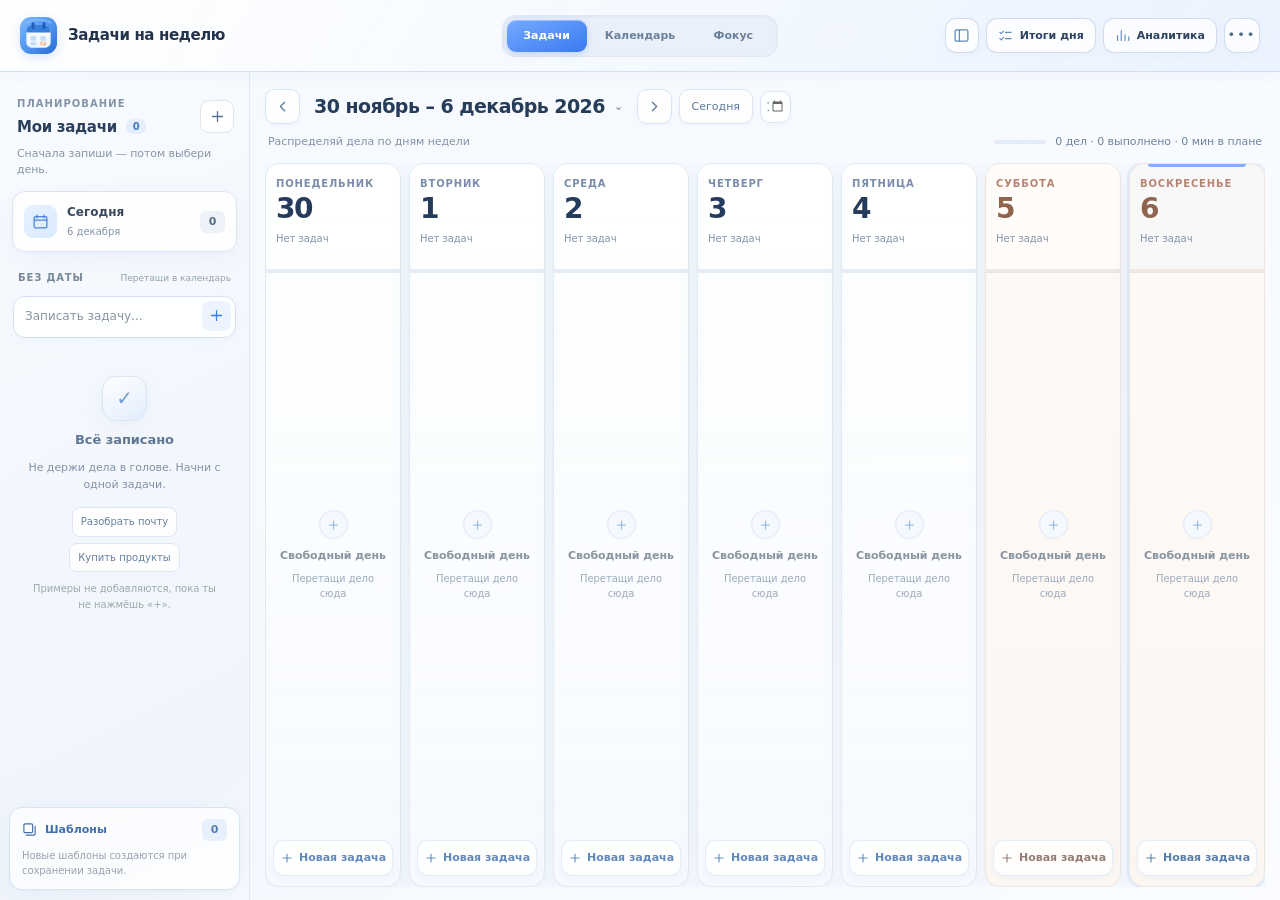
==== weekly-planner/planner-standalone.html @ ebb1d1ca "Ship recurring tasks, focus time tracking, subtasks, analytics and recovery tools in Windows standal" ====
<!doctype html>
<html lang="ru">
<head>
  <meta charset="UTF-8" />
  <meta name="viewport" content="width=device-width,initial-scale=1" />
  <meta name="theme-color" content="#ffffff" />
  <meta name="description" content="Планирование задач: список без даты, неделя, календарь и итоги дня." />
  <title>Задачи на неделю</title>
  <style>
/* A clean, independent reimplementation of a Brain Dump + daily planning workspace. */
:root {
  font-family:Inter,-apple-system,BlinkMacSystemFont,"Segoe UI",system-ui,sans-serif;
  color:#292d35; background:#fff;
  --surface:#fff;--canvas:#fafbfc;--stroke:#e9ebef;--muted:#969ca5;--ink:#252a33;
  --shadow:0 9px 26px rgba(22,30,47,.055);--blue:#5b87fa;
}
*{box-sizing:border-box}
html,body{width:100%;height:100%;margin:0;overflow:hidden}
body{font:13px/1.45 Inter,-apple-system,BlinkMacSystemFont,"Segoe UI",system-ui,sans-serif;color:var(--ink);-webkit-font-smoothing:antialiased}
button,input,select,textarea{font:inherit}
button{cursor:pointer;color:inherit}button:disabled{cursor:not-allowed;opacity:.45}
:focus-visible{outline:2px solid #79a2ff;outline-offset:2px}
[hidden]{display:none!important}
.workspace{height:100dvh;display:flex;flex-direction:column;min-height:0;overflow:hidden}
.app-header{height:62px;flex:none;display:flex;align-items:center;justify-content:space-between;border-bottom:1px solid var(--stroke);padding:0 24px 0 19px;background:#fff;gap:20px}
.identity{display:flex;align-items:center;gap:11px;font-size:17px;letter-spacing:-.4px;white-space:nowrap}
.identity strong{font-weight:700}
.header-actions{display:flex;align-items:center;gap:9px}
.icon-action{height:34px;min-width:34px;display:inline-grid;place-items:center;border:1px solid var(--stroke);border-radius:9px;background:#fff;font-size:17px}
.icon-action:hover,.quiet-action:hover,.today-button:hover{background:#f2f4f7}
.quiet-action{background:#fff;border:1px solid var(--stroke);border-radius:8px;padding:8px 13px;font-weight:560}
.more-menu{position:relative}
.more-menu>summary{list-style:none;display:grid;place-items:center;width:36px;height:34px;border-radius:9px;border:1px solid var(--stroke);cursor:pointer;letter-spacing:2px}
.more-menu>summary::-webkit-details-marker{display:none}
.more-content{position:absolute;z-index:15;right:0;top:41px;width:185px;border:1px solid var(--stroke);border-radius:11px;background:#fff;box-shadow:var(--shadow);padding:6px}
.more-content button{border:0;background:transparent;display:block;text-align:left;width:100%;padding:10px;border-radius:7px}.more-content button:hover{background:#f3f6fa}
.work-area{flex:1;min-height:0;display:flex;overflow:hidden}
.inbox-panel{width:280px;flex:0 0 280px;border-right:1px solid var(--stroke);display:flex;flex-direction:column;min-height:0;background:#fdfdfd;transition:width .2s,flex-basis .2s,opacity .2s}
.workspace.inbox-hidden .inbox-panel{width:0;flex-basis:0;opacity:0;overflow:hidden;border:0}
.inbox-top{display:flex;align-items:center;justify-content:space-between;padding:25px 17px 0 22px;gap:9px}
.inbox-top h2{font-size:16px;margin:4px 0 0;font-weight:690;letter-spacing:-.45px}
.inbox-top h2 span{font-size:11px;padding:2px 7px;border-radius:6px;background:#edeff4;color:#69727d;margin-left:4px;vertical-align:middle}
.eyebrow{font-size:10px;letter-spacing:.12em;text-transform:uppercase;color:var(--muted);font-weight:700}
.inbox-caption{padding:0 22px;margin:8px 0 17px;color:var(--muted);font-size:11px}
.quick-add{margin:0 15px 12px;display:flex;border:1px solid #dfe3e9;background:#fff;border-radius:9px;min-height:39px;box-shadow:0 3px 12px #161e2905}
.quick-add input{border:0;background:transparent;outline:none;width:100%;min-width:0;padding:8px 10px}
.quick-add input::placeholder{color:#aeb4bd}
.quick-add button{border:0;background:transparent;color:#6e7c96;font-size:21px;width:34px}
.inbox-list{flex:1;min-height:0;overflow-y:auto;overscroll-behavior:contain;padding:0 13px 8px}
.inbox-empty{font-size:12px;line-height:1.7;padding:26px 14px;color:#a1a8b2;text-align:center}
.inbox-item{display:flex;align-items:flex-start;gap:8px;background:#fff;border:1px solid var(--stroke);border-radius:10px;margin-bottom:7px;padding:10px 10px;box-shadow:0 1px 3px #18223004;cursor:grab}
.inbox-item:active{cursor:grabbing}.inbox-item.dragging,.task-tile.dragging{opacity:.4}
.inbox-item .item-main{flex:1;min-width:0}
.item-title{word-break:break-word;font-size:12px;color:#353b44}
.item-subline{display:flex;align-items:center;gap:7px;margin-top:6px;color:#979eaa;font-size:10px}
.category-dot{width:7px;height:7px;display:inline-block;border-radius:50%;flex:0 0 7px}
.category-dot.work{background:#ee697c}.category-dot.personal{background:#ffc45d}.category-dot.study{background:#9872fa}.category-dot.sport{background:#64c4a9}.category-dot.health{background:#76a9f3}.category-dot.other{background:#abb0bc}
.inbox-item button{border:0;background:transparent;color:#a1a8b0;padding:0 3px}.inbox-item button:hover{color:#2d3544}
.inbox-bottom{border-top:1px solid var(--stroke);padding:11px 18px 16px;display:grid;gap:7px;font-size:10px;color:#a1a8b2}
.small-link{border:0;background:transparent;color:#657592;text-align:left;font-size:11px;padding:0;display:flex;justify-content:space-between}
.planner{flex:1;min-width:0;min-height:0;display:flex;flex-direction:column;padding:19px 16px 14px;background:#fff}
.planner-toolbar{display:flex;align-items:center;justify-content:space-between;gap:11px;flex:none}
.date-nav{display:flex;align-items:center;gap:7px;min-width:0;position:relative}
.date-heading{display:flex;align-items:center;gap:8px;background:none;border:0;padding:4px 7px;font-weight:700;font-size:17px;letter-spacing:-.5px;white-space:nowrap}
.date-heading:hover{color:#476ddd}
.chevron{font-size:12px;color:#989fac}
.today-button{border:1px solid var(--stroke);border-radius:8px;background:#fff;padding:7px 10px;font-size:11px;color:#666f7e}
#jumpDate{width:31px;max-width:31px;height:32px;border:1px solid var(--stroke);border-radius:8px;color:transparent;background:#fff;overflow:hidden;padding:4px}
#jumpDate::-webkit-calendar-picker-indicator{cursor:pointer;margin:0;opacity:.6}
.mode-picker{display:flex;gap:3px;padding:3px;border-radius:9px;background:#f3f4f7;border:1px solid #f0f1f4;flex:none}
.mode-picker button{border:0;background:transparent;color:#949aa4;padding:7px 12px;border-radius:7px;font-size:11px;font-weight:640}
.mode-picker button.active{background:#fff;color:#343945;box-shadow:0 1px 5px #1d2b4218}
.planner-caption{display:flex;align-items:center;justify-content:space-between;margin:13px 3px 12px;color:#a6acb4;font-size:11px;gap:10px;flex:none}
#weekProgress{color:#7c8997}
.board-viewport{flex:1;min-height:0;display:grid;grid-template-columns:repeat(7,minmax(0,1fr));gap:9px;overflow:hidden}
.day-column{min-width:0;display:flex;flex-direction:column;background:#fbfbfc;border:1px solid #eef0f3;border-radius:11px;overflow:hidden}
.day-column.today{background:#f8fbff;border-color:#a9c2fa}
.day-column.weekend{background:#fbfafb}
.day-heading{padding:13px 10px 11px;border-bottom:1px solid #eff0f3;display:flex;align-items:center;justify-content:space-between;gap:4px}
.day-name{font-size:11px;color:#707887;font-weight:630}
.day-name strong{font-weight:750;color:#30363e}
.day-name .today-number{background:#507dec;color:#fff;padding:2px 6px;border-radius:6px}
.day-estimate{color:#a3aab4;font-size:10px;white-space:nowrap}
.day-add{border:1px dashed #e5e8ed;background:#fff;color:#aaaeb7;margin:8px;border-radius:8px;min-height:32px;font-size:11px;flex:none;text-align:left;padding:0 8px}
.day-add:hover{border-color:#9db5f8;color:#4774dc}
.day-tasks{flex:1;min-height:0;overflow-y:auto;overscroll-behavior:contain;padding:0 7px 10px}
.day-column.drop-target,.calendar-day.drop-target{background:#e9f1ff!important;border-color:#6a93f5}
.task-tile{display:flex;align-items:flex-start;gap:7px;margin:0 0 7px;background:#fff;border-radius:9px;border:1px solid #ededf1;padding:9px 7px;box-shadow:0 1px 4px #1f2b4006;min-height:61px;cursor:grab}
.task-tile:active{cursor:grabbing}
.task-tile .task-check{width:15px;height:15px;border:1.6px solid #cdd3db;border-radius:5px;background:#fff;flex:0 0 15px;padding:0;display:grid;place-items:center;line-height:1;font-size:11px}
.task-tile .task-check.done{background:#66be94;border-color:#66be94;color:#fff}
.task-tile .task-check.partial{border-color:#e7b45f;background:#fff9e7;color:#bd933c}
.task-tile .task-edit{flex:1;min-width:0;text-align:left;border:0;padding:0;background:transparent}
.task-tile .item-title{display:block;font-size:11px;line-height:1.35;overflow-wrap:anywhere}
.task-tile.done .item-title{color:#aaaeb4;text-decoration:line-through}
.task-tile .item-subline{font-size:10px;margin-top:7px;gap:5px;flex-wrap:wrap}
.task-tile .time-chip{margin-left:auto;color:#949ca5;font-size:10px;white-space:nowrap}
.task-tile .mini-actions{border:0;background:transparent;color:#b3bac1;font-size:15px;padding:0;flex:0 0 10px}
.task-tile.priority-high{border-left:2px solid #ed8698}
.task-tile.priority-low{border-left:2px solid #8bcbb3}
.calendar-viewport{flex:1;min-height:0;overflow:auto;overscroll-behavior:contain;border:1px solid #eceef2;border-radius:10px;background:#fff}
.timeline-head{display:grid;grid-template-columns:44px repeat(7,minmax(95px,1fr));height:47px;position:sticky;top:0;z-index:6;background:#fff;border-bottom:1px solid var(--stroke);min-width:760px}
.timeline-head div{text-align:center;border-left:1px solid var(--stroke);padding:11px;font-size:11px}
.timeline-body{display:grid;grid-template-columns:44px repeat(7,minmax(95px,1fr));min-width:760px;height:1020px;position:relative}
.hour-labels{position:relative;background:#fff}
.hour-label{position:absolute;width:100%;text-align:center;color:#adb3bb;font-size:10px;transform:translateY(-5px)}
.calendar-day{position:relative;background:repeating-linear-gradient(to bottom,#fff 0px,#fff 59px,#ebedf1 59px,#ebedf1 60px);border-left:1px solid #edf0f3}
.time-block{position:absolute;left:4px;right:4px;padding:5px 7px;background:#b8d8ff;color:#2c547f;border-radius:6px;overflow:hidden;cursor:grab;font-size:10px;box-shadow:0 1px 3px #596d861e;line-height:1.35;z-index:1}
.time-block.work{background:#ffc6d1;color:#a94b67}
.time-block.study{background:#ddd0ff;color:#76569f}
.time-block.personal{background:#ffe2b2;color:#956726}
.time-block.sport{background:#bdf1d4;color:#407b60}
.time-block.health{background:#cce7ff;color:#4c78a4}
.time-block strong{display:block;font-weight:650;overflow-wrap:anywhere}
.time-block small{font-size:9px;opacity:.8}
.calendar-unscheduled{font-size:11px;color:#8f98a6;padding:9px 12px;border-top:1px solid var(--stroke);background:#f9fafc}
.focus-viewport{flex:1;min-height:0;overflow:hidden;display:grid;grid-template-columns:minmax(0,1fr) minmax(260px,36%);gap:15px}
.focus-list,.focus-timer{min-width:0;min-height:0;border:1px solid var(--stroke);border-radius:13px;background:#fbfbfc;padding:18px}
.focus-list{overflow-y:auto;overscroll-behavior:contain}
.focus-list h2,.focus-timer h2{font-size:16px;letter-spacing:-.3px;margin:0 0 14px}
.focus-list .task-tile{max-width:700px}
.focus-list .focus-day-picker{margin-bottom:12px}
.focus-timer{display:flex;flex-direction:column;align-items:center;justify-content:center;text-align:center}
.timer-face{font-weight:710;font-size:clamp(39px,5vw,65px);font-variant-numeric:tabular-nums;letter-spacing:-2px}
.focus-timer p{color:#a0a7b2;font-size:12px}
.timer-actions{display:flex;gap:9px}
.primary-action{background:#373b45;border:1px solid #373b45;border-radius:8px;color:#fff;padding:9px 16px;font-weight:650}
.primary-action:hover{background:#1c2028}
.error-text{color:#bc4153;font-size:12px}
dialog{border:1px solid #e2e5eb;border-radius:15px;background:#fff;box-shadow:0 28px 90px #202b3a35;color:#2f3440;padding:0;max-height:min(90vh,850px)}
dialog::backdrop{background:#2027355e}
.editor-dialog{width:min(510px,calc(100vw - 30px))}
.panel-dialog{width:min(520px,calc(100vw - 30px))}
.dialog-header{display:flex;justify-content:space-between;align-items:center;padding:19px 22px;border-bottom:1px solid var(--stroke)}
.dialog-header h2{font-size:17px;letter-spacing:-.4px;margin:0}
.close-dialog{background:transparent;border:0;color:#9299a4;font-size:26px;line-height:1}
.editor-body{padding:18px 22px;display:grid;gap:13px;max-height:65vh;overflow-y:auto;overscroll-behavior:contain}
.field{display:flex;flex-direction:column;gap:6px;min-width:0;font-size:12px}
.field>span{color:#666d78;font-size:11px;font-weight:600}
.field input,.field textarea,.field select{border:1px solid #e1e5eb;border-radius:8px;background:#fff;color:#313843;width:100%;min-width:0;padding:10px 11px;outline:0}
.field input:focus,.field textarea:focus,.field select:focus{border-color:#789cfa}
.field textarea{resize:vertical}
.field-pair{display:grid;grid-template-columns:repeat(2,minmax(0,1fr));gap:11px}
.editor-advanced{border-top:1px solid var(--stroke);padding-top:12px}
.editor-advanced summary{cursor:pointer;color:#767f8d;font-size:12px}
.advanced-inner{display:grid;gap:11px;padding-top:14px}
.checkbox-line{display:flex;gap:9px;align-items:center;font-size:12px}
.dialog-footer{display:flex;justify-content:space-between;align-items:center;padding:14px 22px 18px;border-top:1px solid var(--stroke)}
.footer-right{display:flex;gap:8px;margin-left:auto}
.delete-action{border:0;background:transparent;color:#cc6472}
.panel-content{max-height:70vh;overflow:auto;overscroll-behavior:contain;padding:19px 22px;display:grid;gap:14px}
.review-stat-strip{display:grid;grid-template-columns:repeat(3,minmax(0,1fr));gap:9px}
.review-stat-strip div,.metric-box{border-radius:10px;border:1px solid var(--stroke);background:#fafbfc;padding:13px}
.review-stat-strip strong,.metric-box strong{display:block;font-size:20px;margin-top:4px}
.review-stat-strip small,.metric-box small{font-size:11px;color:#98a0aa}
.review-bottom{display:flex;gap:10px;align-items:center;justify-content:space-between}
.stats-metrics{display:grid;grid-template-columns:repeat(2,minmax(0,1fr));gap:9px}
.stat-day{display:flex;gap:8px;justify-content:space-between;align-items:center;font-size:11px;border-bottom:1px solid var(--stroke);padding:9px 0}
.stat-bar{width:100%;height:6px;background:#eff1f4;border-radius:8px;margin:5px 0;overflow:hidden}
.stat-bar i{display:block;background:#7b9df5;height:100%;max-width:100%}
.template-row{border:1px solid var(--stroke);padding:10px;border-radius:8px;display:flex;align-items:center;gap:8px}
.template-row strong{flex:1;font-size:12px}
.template-row small{font-size:10px;color:var(--muted)}
.template-row button{background:#f5f7fa;border:1px solid var(--stroke);padding:7px;border-radius:7px}
.notification{position:fixed;bottom:17px;left:50%;transform:translateX(-50%);z-index:30;background:#323a48;color:#fff;border-radius:9px;padding:10px 17px;box-shadow:0 12px 25px #101e3433;font-size:12px}
@media(max-width:1150px){.inbox-panel{width:235px;flex-basis:235px}.day-column .item-title{font-size:10px}.day-column{border-radius:8px}.board-viewport{gap:5px}.planner{padding-inline:9px}.day-heading{padding:10px 6px}}
@media(max-width:850px){.header-actions .quiet-action{display:none}.inbox-panel{width:208px;flex-basis:208px}.mode-picker button{padding:7px 8px}.task-tile{padding:7px 5px}.planner-toolbar{flex-wrap:wrap}.planner-caption{margin:8px 2px}.day-column .item-title{font-size:10px}}
@media(max-width:650px){.app-header{padding:0 9px;height:53px}.identity{font-size:13px}.inbox-panel{position:absolute;top:53px;bottom:0;left:0;z-index:13;width:min(85vw,290px)!important;flex-basis:auto!important;box-shadow:12px 0 24px #15203610}.workspace.inbox-hidden .inbox-panel{transform:translateX(-110%);opacity:0}.planner{padding:10px}.board-viewport{overflow-x:auto;grid-template-columns:repeat(7,minmax(160px,1fr));overscroll-behavior-x:contain}.mode-picker{margin-left:0}.date-heading{font-size:15px}.focus-viewport{grid-template-columns:1fr}.focus-timer{min-height:190px}}
@media(prefers-reduced-motion:reduce){*{transition:none!important;scroll-behavior:auto!important}}


/* Calm editorial polish — clearer type, subtle borders, restrained blue details. */
:root{
  --surface:#fff;--canvas:#f8fafc;--stroke:#e2e7ee;--muted:#75808e;--ink:#273140;
  --shadow:0 4px 22px rgba(34,47,67,.045);--blue:#587dbd;
}
body{color:var(--ink);background:#fff;font-size:13px;letter-spacing:-.005em}
button:focus-visible,input:focus-visible,select:focus-visible,textarea:focus-visible,summary:focus-visible{
  outline:2px solid #91aedd;outline-offset:2px
}
.app-header{height:64px;padding-inline:22px;background:#fdfefe;border-bottom-color:#e5e9ef}
.identity{gap:12px;font-size:16px;letter-spacing:-.55px}
.identity strong{font-weight:720}
.header-actions{gap:8px}
.header-actions .icon-action,.header-actions .quiet-action,.header-actions .more-menu>summary{
  border-color:#e0e5ec;color:#485568;border-radius:9px;background:#fff;
  height:35px;box-shadow:0 1px 3px rgba(27,40,60,.02)
}
.header-actions .quiet-action{padding-inline:13px;font-size:12px}
.header-actions button:hover,.header-actions .more-menu>summary:hover{border-color:#b7c7da;background:#f5f8fc}
.more-content{border-color:#dfe5ed;box-shadow:0 12px 42px rgba(24,38,58,.12)}
.work-area{background:#fff}
.inbox-panel{width:254px;flex-basis:254px;background:#fbfcfe;border-right-color:#e4e9ef}
.inbox-top{padding:22px 15px 0 20px;align-items:center}
.eyebrow{font-size:10px;font-weight:710;letter-spacing:.105em;color:#83909d}
.inbox-top h2{font-size:15px;letter-spacing:-.3px;margin-top:4px}
.inbox-top h2 span{font-size:10px;background:#e9eef5;color:#5c6e83}
.inbox-top .icon-action{border:1px solid #dfe5ec;border-radius:9px;width:33px;height:33px;color:#587390;font-weight:400}
.inbox-caption{margin:7px 0 14px;padding:0 20px;color:#858f9d;font-size:11px}
.quick-add{margin:0 13px 13px;border:1px solid #dae2eb;background:#fff;border-radius:10px;min-height:42px;box-shadow:0 2px 6px rgba(30,50,80,.03)}
.quick-add:focus-within{border-color:#8aa9d6;box-shadow:0 0 0 3px rgba(113,151,204,.1)}
.quick-add input{font-size:12px;padding:9px 11px;color:#2d3747}
.quick-add input::placeholder{color:#8895a4}
.quick-add button{color:#5478af;font-size:22px}
.inbox-list{padding:0 12px 12px}
.inbox-empty{padding:25px 8px;color:#8a96a6;font-size:11px;line-height:1.65}
.inbox-item{background:#fff;border-color:#e2e7ed;border-radius:10px;margin-bottom:7px;padding:11px 10px;box-shadow:0 2px 5px rgba(24,40,62,.025)}
.inbox-item:hover{border-color:#bacbdd;background:#fefeff}
.inbox-item .item-title{font-size:12px;line-height:1.4;font-weight:575}
.inbox-item .item-subline{color:#6e7d8c;font-size:10px;margin-top:7px}
.inbox-bottom{padding:13px 16px 17px;background:#f9fbfd;border-top-color:#e4e8ed;color:#8995a4}
.small-link{color:#4d6d9d;font-weight:600}
.planner{padding:19px 17px 15px;background:#fff}
.planner-toolbar{gap:16px}
.date-nav{gap:8px}
.date-nav>.icon-action{border-color:#e1e6ee;color:#5b6c82;width:35px;height:35px;border-radius:9px;font-size:20px}
.date-nav>.icon-action:hover{border-color:#abc1db;background:#f2f6fd}
.date-heading{font-size:19px;font-weight:760;letter-spacing:-.6px;color:#273346;gap:9px}
.date-heading:hover{color:#416da9}
.chevron{color:#8795a7;font-size:11px}
.today-button{height:35px;color:#637185;font-size:11px;border-color:#e0e6ec;background:#fff;padding-inline:12px}
.mode-picker{background:#f1f4f8;border-color:#ecf0f5;border-radius:10px;gap:3px}
.mode-picker button{padding:8px 14px;font-size:11px;color:#788595;border-radius:8px}
.mode-picker button.active{background:#fff;color:#30435c;box-shadow:0 2px 7px rgba(34,48,71,.09)}
.planner-caption{margin:12px 3px 14px;color:#687786;font-size:11px}
#weekProgress{color:#667589;font-variant-numeric:tabular-nums}
.board-viewport{gap:10px}
.day-column{position:relative;background:#fafbfd;border:1px solid #e4e9f0;border-radius:12px;
  box-shadow:0 1px 2px rgba(39,54,73,.015);transition:background .16s,border-color .16s,box-shadow .16s}
.day-column:hover{border-color:#c5d2e0;background:#f8fafc}
.day-column.today{background:#f5f8fe;border-color:#9fb8dc;box-shadow:0 0 0 1px rgba(114,148,193,.13)}
.day-column.today:before{content:"";position:absolute;top:0;left:11px;right:11px;height:3px;
  background:#7fa1d1;border-radius:0 0 5px 5px}
.day-column.weekend{background:#fbfaf9;border-color:#e9e4e0}
.day-column.weekend:hover{background:#faf7f5;border-color:#ddcfc7}
.day-heading{display:flex;justify-content:space-between;align-items:flex-start;min-height:95px;
  padding:16px 11px 12px;gap:3px;border-bottom:1px solid #e6eaf0}
.day-column.weekend .day-heading{border-bottom-color:#eae4df}
.day-heading-main{display:flex;flex-direction:column;align-items:flex-start;gap:3px;min-width:0}
.day-weekday{font-size:10px;font-weight:720;text-transform:uppercase;letter-spacing:.085em;color:#788799;line-height:1.2}
.day-number{font-size:29px;line-height:1.1;font-weight:745;letter-spacing:-1.5px;font-variant-numeric:tabular-nums;color:#293546}
.day-column.weekend .day-weekday{color:#ac7f72}
.day-column.weekend .day-number{color:#514744}
.day-column.today .day-weekday,.day-column.today .day-number{color:#426b9d}
.day-estimate{color:#6e7f92;font-size:10px;margin-top:2px;background:#edf1f7;
  border-radius:6px;padding:2px 5px;white-space:nowrap}
.day-tasks{padding:12px 8px 5px;overflow-y:auto;scrollbar-width:thin;scrollbar-color:#d7e0ea transparent}
.task-tile{min-height:64px;gap:8px;align-items:flex-start;border:1px solid #e4e9ef;
  background:#fff;border-radius:10px;padding:10px 9px;margin-bottom:8px;box-shadow:0 2px 6px rgba(41,61,85,.035)}
.task-tile:hover{border-color:#b6c9df;box-shadow:0 3px 13px rgba(45,68,94,.065)}
.task-tile .task-check{width:17px;height:17px;flex:0 0 17px;border:1.5px solid #a8b6c7;border-radius:5px;margin-top:0}
.task-tile .task-check:hover{border-color:#537bb2}
.task-tile .task-check.done{background:#5caa83;border-color:#5caa83;color:#fff}
.task-tile .task-check.partial{color:#b17d32;background:#fff5e1;border-color:#d6a660}
.task-tile .task-edit{text-align:left;min-width:0;overflow:hidden}
.task-tile .item-title{display:block;font-size:12px;line-height:1.45;font-weight:600;
  color:#333d4b;overflow-wrap:anywhere}
.task-tile .item-subline{display:flex;align-items:center;gap:4px;margin-top:8px;
  color:#738294;font-size:10px;line-height:1.4;min-width:0;flex-wrap:wrap}
.task-tile .category-dot{width:6px;height:6px;flex-basis:6px}
.task-tile.done .item-title{color:#9aa6b2;text-decoration:line-through}
.task-tile.priority-high{border-left:3px solid #df8795}
.task-tile.priority-low{border-left:3px solid #85b8a6}
.day-add{order:3;min-height:35px;margin:7px 8px 10px;padding:0 8px;text-align:left;
  flex:none;background:transparent;color:#68819d;border:1px solid transparent;
  border-radius:8px;font-size:11px;font-weight:625;transition:background .14s,border-color .14s}
.day-add .add-symbol{font-weight:500;font-size:16px;vertical-align:-1px;margin-right:4px}
.day-column:hover .day-add,.day-add:focus-visible{border-color:#e0e7f0;background:#fff;color:#466c9d}
.day-add:hover{border-color:#a9bfd8!important;background:#eef4fb!important}
.day-column.weekend .day-add{color:#947b73}
.day-column.drop-target,.calendar-day.drop-target{background:#edf4ff!important;border-color:#83a4d3!important}
.calendar-viewport{border:1px solid #e1e7ee;border-radius:11px;background:#fdfefe;overflow:auto;scrollbar-width:thin}
.timeline-head{height:45px;background:#f9fbfd;border-bottom:1px solid #e1e7ee}
.timeline-head div{color:#627387;font-size:11px;font-weight:720;border-left:1px solid #e3e8ef}
.hour-labels{background:#f9fbfd}
.hour-label{color:#6e7e90;font-size:10px}
.calendar-day{border-left:1px solid #e5eaf0;background-color:#fff;
  background-image:linear-gradient(to bottom,#e9edf2 1px,transparent 1px);
  background-size:100% var(--hour-height,60px)}
.calendar-day:nth-last-child(-n+2){background-color:#fcfaf9}
.time-block{border-radius:7px;padding:6px 8px;font-size:11px;line-height:1.4;
  box-shadow:0 2px 6px rgba(37,53,75,.07);border:1px solid rgba(70,90,125,.1)}
.time-block strong{font-size:10px;font-weight:680}
.time-block small{font-size:9px}
.calendar-unscheduled{color:#708091;background:#f9fbfd;border-top-color:#e5eaf0;font-size:11px;padding:10px 14px}
.focus-list,.focus-timer{background:#fafbfd;border-color:#e2e7ee}
.focus-list h2,.focus-timer h2{font-weight:725;font-size:17px}
.timer-face{color:#354963}
dialog{border-color:#dde4ee;border-radius:15px;box-shadow:0 25px 80px rgba(25,39,56,.19)}
.dialog-header{padding:20px 23px;border-bottom:1px solid #e7ebf1}
.dialog-header h2{font-weight:730}
.editor-body{gap:14px;padding:19px 23px}
.field>span{font-size:12px;color:#566578;font-weight:620}
.field input,.field select,.field textarea{color:#253345;border:1px solid #dbe3ed;
  border-radius:9px;padding:11px 12px;font-size:12px}
.field input:focus,.field select:focus,.field textarea:focus{border-color:#6e98d5;
  box-shadow:0 0 0 3px rgba(92,137,200,.12)}
.field input::placeholder,.field textarea::placeholder{color:#929dab}
.editor-advanced{border-color:#e5eaf0}
.editor-advanced summary{color:#60738b;font-weight:625}
.primary-action{background:#384b65;border-color:#384b65;border-radius:9px;padding:10px 17px}
.primary-action:hover{background:#273950}
.dialog-footer{padding:15px 23px 19px;border-color:#e5eaf0}
.review-stat-strip div,.metric-box{background:#f8fafc;border-color:#e3e9ef}
.stat-bar{background:#e9eef5}
.stat-bar i{background:#7599ce}
@media(max-width:1150px){
  .inbox-panel{width:230px;flex-basis:230px}
  .board-viewport{gap:6px}
  .planner{padding-inline:10px}
  .day-heading{padding:13px 7px 10px;min-height:85px}
  .day-number{font-size:25px}
  .task-tile{padding:8px 6px;gap:6px}
  .task-tile .item-title{font-size:11px}
  .task-tile .item-subline{font-size:9px}
  .day-tasks{padding:9px 5px 5px}
  .day-add{margin-inline:5px;font-size:10px}
}
@media(max-width:850px){
  .inbox-panel{width:206px;flex-basis:206px}
  .date-heading{font-size:17px}
  .planner-toolbar{flex-wrap:wrap;row-gap:10px}
  .board-viewport{gap:5px}
  .day-number{font-size:24px}
}
@media(max-width:650px){
  .inbox-panel{width:min(85vw,290px)!important;flex-basis:auto!important}
  .board-viewport{gap:8px;grid-template-columns:repeat(7,minmax(164px,1fr));overflow-x:auto}
  .planner{padding:10px}
  .day-heading{min-height:85px;padding-inline:11px}
  .task-tile{padding:9px 8px}
}
@media(prefers-reduced-motion:reduce){.day-column,.task-tile,.day-add{transition:none}}


/* Finishing pass: practical empty states, focus rhythm, gentle motion, quiet line icons. */
.ui-icon{display:inline-block;flex:none;width:17px;height:17px;vertical-align:-3px;stroke:currentColor}
.icon-action:has(.ui-icon),.quick-add button:has(.ui-icon){display:inline-grid;place-items:center}
.header-actions .quiet-action{display:inline-flex;align-items:center;gap:7px}
.header-actions .quiet-action .ui-icon{width:15px;height:15px;color:#657c96}
.inbox-top .icon-action .ui-icon{width:17px;height:17px}
.inbox-panel{background:#fcfdff}
.inbox-today{display:flex;align-items:center;justify-content:space-between;gap:8px;text-align:left;
  margin:0 12px 19px;padding:12px 11px;border:1px solid #e3e9f0;border-radius:11px;
  background:#fff;width:calc(100% - 24px);color:#38495e;box-shadow:0 2px 8px rgba(31,51,77,.025);
  transition:border-color .18s,background .18s,transform .18s}
.inbox-today:hover{border-color:#9fb7d3;background:#f4f8fd;transform:translateY(-1px)}
.inbox-today-leading{display:flex;align-items:center;gap:10px;min-width:0}
.sidebar-today-glyph{width:33px;height:33px;display:grid;place-items:center;background:#edf3fa;
  border-radius:9px;color:#5c80ad}
.sidebar-today-glyph .ui-icon{width:17px;height:17px}
.inbox-today-leading>span:last-child{display:grid;gap:3px}
.inbox-today-leading strong{font-weight:680;font-size:12px;white-space:nowrap}
.inbox-today-leading small{font-size:10px;color:#8593a5}
.inbox-today-count,.template-count{display:grid;place-items:center;flex:none;padding:3px 7px;
  min-width:25px;border-radius:6px;background:#edf2f8;color:#536d8c;font-size:11px;font-weight:680}
.inbox-section-heading{display:flex;align-items:center;justify-content:space-between;gap:6px;
  padding:0 18px 10px;color:#77889b;font-size:10px;letter-spacing:.085em;font-weight:720}
.inbox-section-heading>span:last-child{font-weight:430;letter-spacing:0;color:#91a0ad;font-size:9px}
.quick-add{margin-bottom:12px}
.inbox-empty{display:flex;flex-direction:column;align-items:center;gap:9px;padding:26px 14px 20px;
  color:#8190a0;font-size:11px;line-height:1.55}
.inbox-empty strong{font-size:13px;color:#495c70;font-weight:680}
.inbox-empty small{font-size:10px;color:#9da8b3}
.empty-marker{display:grid;place-items:center;width:34px;height:34px;border-radius:10px;
  border:1px solid #d7e4ee;background:#f4f9fd;color:#7898ad;font-size:17px}
.example-suggestions{display:flex;flex-wrap:wrap;justify-content:center;gap:6px;margin-top:5px}
.example-suggestions button{background:#fff;color:#66809f;border:1px solid #d9e3ed;border-radius:7px;
  font-size:10px;padding:6px 8px}
.example-suggestions button:hover{background:#eef5fc;border-color:#a8c1dc;color:#3e6494}
.inbox-bottom{gap:8px}
.inbox-bottom .small-link{display:flex;align-items:center;gap:8px}
.sidebar-template-label{display:inline-flex;align-items:center;gap:8px}
.sidebar-template-label .ui-icon{width:15px;height:15px}
.sidebar-bottom-note{font-size:10px;color:#97a2af}
.progress-inline{display:inline-flex;gap:9px;align-items:center;justify-content:flex-end;min-width:0}
.inline-progress-track{width:52px;height:4px;border-radius:6px;background:#e7ecf1;overflow:hidden}
.inline-progress-track i{display:block;height:100%;background:#7396bf;border-radius:6px;
  transition:width .3s ease}
.planner-caption{gap:15px}
.day-heading{position:relative;padding-bottom:17px;min-height:105px}
.day-heading-main{gap:4px}
.day-count{font-size:10px;font-weight:520;color:#8795a4;line-height:1.3;margin-top:3px;
  white-space:normal;max-width:100%}
.day-progress{position:absolute;bottom:0;left:0;right:0;height:3px;background:#edf1f5;overflow:hidden}
.day-progress>span{display:block;height:100%;background:#7aaf9b;transition:width .25s ease}
.day-column.today .day-progress{background:#dfe9f6}
.day-column.weekend .day-progress{background:#f0e9e5}
.day-column.weekend .day-progress>span{background:#c6a090}
.day-tasks{display:flex;flex-direction:column;min-height:0}
.day-blank{display:flex;flex-direction:column;align-items:center;justify-content:center;gap:9px;
  flex:1;min-height:125px;text-align:center;color:#8999aa;font-size:10px;padding:14px 5px;user-select:none;pointer-events:none}
.day-blank strong{font-size:11px;font-weight:640;color:#8995a2}
.day-blank>span:last-child{max-width:110px}
.day-blank-icon{display:grid;place-items:center;width:29px;height:29px;border-radius:50%;
  border:1px solid #e4ebf3;color:#91a6bd;font-size:17px}
.day-column:hover .day-blank-icon{border-color:#bad0e4;color:#678bb4}
.day-add{display:inline-flex;align-items:center;gap:5px}
.day-add .ui-icon{width:15px;height:15px}
.day-column.today .day-add{color:#577daa}
.calendar-viewport{position:relative;scrollbar-color:#bcc8d4 #f8fafc}
.timeline-head div.is-current{background:#edf4fc;color:#3e6595;font-weight:760}
.calendar-day.calendar-today{background-color:#f9fcff}
.calendar-day.calendar-weekend{background-color:#fcfaf9}
.current-time-line{position:absolute;left:0;right:0;height:2px;background:#db7d79;
  box-shadow:0 0 0 1px rgba(219,125,121,.06);z-index:3;pointer-events:none}
.current-time-line:before{content:"";position:absolute;left:-4px;top:-3px;width:8px;height:8px;
  border-radius:50%;background:#db7d79}
.timebox-empty{position:absolute;top:40%;left:54%;transform:translate(-50%,-50%);
  display:flex;flex-direction:column;align-items:center;gap:8px;text-align:center;
  width:245px;max-width:48%;padding:17px 12px;border-radius:13px;
  border:1px solid rgba(220,230,240,.9);background:rgba(255,255,255,.9);
  box-shadow:0 8px 25px rgba(53,76,106,.035);pointer-events:none;z-index:2}
.timebox-empty-icon{display:grid;place-items:center;color:#7197bd;border:1px solid #d9e7f2;
  border-radius:9px;width:30px;height:30px;font-size:19px}
.timebox-empty strong{color:#596b7b;font-size:12px}
.timebox-empty>span:last-child{font-size:10px;color:#8998a8;line-height:1.45}
.focus-viewport{gap:13px}
.focus-list{display:flex;flex-direction:column;gap:0;padding:21px 22px}
.focus-header{display:flex;align-items:center;justify-content:space-between;gap:10px}
.focus-header h2{margin:5px 0 12px;font-size:18px}
.focus-header input{border:1px solid #dbe3ec;border-radius:8px;background:#fff;color:#56677b;
  font-size:11px;padding:7px 9px;max-width:139px;min-width:0}
.focus-summary{display:grid;grid-template-columns:repeat(3,minmax(0,1fr));gap:8px}
.focus-summary>div{background:#fff;border:1px solid #e4e9ee;border-radius:9px;padding:10px 12px;
  display:flex;flex-direction:column;gap:4px;min-width:0}
.focus-summary small{font-size:10px;color:#8d9baa}
.focus-summary strong{color:#3d5066;font-size:15px;white-space:nowrap;font-variant-numeric:tabular-nums}
.focus-completion{height:5px;background:#e7edf3;border-radius:6px;margin:11px 1px 17px;overflow:hidden}
.focus-completion span{display:block;height:100%;background:#759dbb;border-radius:6px;
  transition:width .35s ease}
.focus-section-title{margin:5px 0 11px;color:#8292a3;font-size:10px;letter-spacing:.11em;
  font-weight:770;text-transform:uppercase}
.focus-empty{display:flex;flex-direction:column;gap:8px;align-items:center;text-align:center;
  padding:36px 18px;border:1px dashed #dce5ef;border-radius:11px;background:#fff;color:#8b99a8}
.focus-empty strong{font-size:13px;color:#52677e}
.focus-empty span:last-child{font-size:11px;line-height:1.55}
.focus-empty-icon{display:grid;place-items:center;width:37px;height:37px;border-radius:10px;
  background:#f0f6fc;color:#7d9fc0;font-size:17px}
.focus-list .task-tile{max-width:none}
.focus-add{display:inline-flex;align-items:center;justify-content:center;gap:7px;align-self:flex-start;
  margin-top:11px;background:#fff;border:1px solid #dce5ee;color:#58779a;padding:9px 13px;
  border-radius:9px;font-size:11px;font-weight:630}
.focus-add:hover{background:#f0f6fc;border-color:#abc3dc}
.focus-add .ui-icon{width:15px;height:15px}
.focus-timer{background:linear-gradient(180deg,#fafcff 0%,#f7f9fc 100%);gap:7px}
.focus-timer h2{margin:4px 0 12px}
.timer-ring{width:min(230px,55vw);height:min(230px,55vw);max-width:100%;aspect-ratio:1;display:grid;
  place-items:center;border-radius:50%;
  background:conic-gradient(#729acb 0 calc(100% - var(--timer-ratio,100%)),#e5edf4 0);
  position:relative;margin:2px auto 14px}
.timer-ring:before{content:"";position:absolute;inset:7px;border-radius:50%;background:#f8fafd}
.timer-face{position:relative;z-index:1;font-size:clamp(39px,5vw,60px);letter-spacing:-2.8px}
.focus-timer p{max-width:250px;font-size:11px;line-height:1.6;margin:0 auto 13px}
.focus-timer-note{font-size:10px!important;color:#98a6b5!important;margin-top:15px!important}
.timer-actions{margin:1px auto}
.mode-picker button{transition:color .14s,background .14s,box-shadow .14s;position:relative}
.mode-picker button:hover:not(.active){color:#4b5f78;background:#e8edf5}
.mode-picker button.active{box-shadow:0 2px 7px rgba(34,48,71,.09),inset 0 -2px 0 #a1b7d3}
#boardView:not([hidden]),#calendarView:not([hidden]),#focusView:not([hidden]){animation:mode-fade .2s ease-out}
.task-tile,.inbox-item{animation:task-appear .15s ease-out}
.task-check{transition:background-color .16s,border-color .16s,transform .16s}
.task-check:active{transform:scale(.87)}
.primary-action,.quiet-action,.icon-action,.day-add,.focus-add{transition:background .16s,border-color .16s,box-shadow .16s,transform .16s}
.primary-action:hover{transform:translateY(-1px);box-shadow:0 3px 10px rgba(46,69,103,.13)}
@keyframes mode-fade{from{opacity:.5;transform:translateY(5px)}to{opacity:1;transform:translateY(0)}}
@keyframes task-appear{from{opacity:.6;transform:translateY(3px)}to{opacity:1;transform:translateY(0)}}
@media(max-width:1150px){
  .focus-list{padding:16px 13px}
  .focus-summary>div{padding:9px 7px}
  .focus-summary strong{font-size:13px}
  .inbox-section-heading>span:last-child{display:none}
  .day-heading{min-height:96px}
  .day-count{font-size:9px}
  .timebox-empty{left:54%}
}
@media(max-width:850px){
  .progress-inline .inline-progress-track{display:none}
  .focus-summary{grid-template-columns:repeat(3,minmax(0,1fr))}
  .focus-viewport{grid-template-columns:1fr}
  .focus-timer{min-height:180px}
  .timer-ring{height:110px;width:110px}
  .timer-ring:before{inset:5px}
  .timer-face{font-size:29px;letter-spacing:-1px}
}
@media(max-height:680px){
  .day-heading{min-height:86px;padding-top:10px;padding-bottom:14px}
  .day-number{font-size:25px}
  .focus-list{padding:12px 14px}
  .focus-empty{padding:15px}
  .focus-header h2{font-size:16px}
  .focus-summary>div{padding:7px}
  .timer-ring{height:120px;width:120px;margin-bottom:4px}
  .timer-ring:before{inset:5px}
  .timer-face{font-size:34px}
}
@media(prefers-reduced-motion:reduce){
  #boardView:not([hidden]),#calendarView:not([hidden]),#focusView:not([hidden]),
  .task-tile,.inbox-item{animation:none}
  .inbox-today,.task-check,.mode-picker button,.inline-progress-track i,.day-progress>span,
  .focus-completion span,.primary-action,.quiet-action,.icon-action,.day-add,.focus-add{transition:none}
}


/* Full-day calendar: all 24 hours use the available viewport height, no time scrolling. */
.calendar-viewport{
  display:flex;
  flex-direction:column;
  overflow:hidden;
  overscroll-behavior:none;
  min-height:0;
}
.calendar-viewport .timeline-head{
  display:grid;
  flex:0 0 38px;
  height:38px;
  min-width:0;
  grid-template-columns:44px repeat(7,minmax(0,1fr));
  position:relative;
  top:auto;
}
.calendar-viewport .timeline-head div{
  padding:11px 2px;
  white-space:nowrap;
}
.calendar-viewport .timeline-body{
  flex:1 1 0%;
  display:grid;
  grid-template-columns:44px repeat(7,minmax(0,1fr));
  width:100%;
  min-width:0;
  height:auto;
  min-height:0;
  position:relative;
  overflow:hidden;
}
.calendar-viewport .calendar-day{
  min-height:0;
  overflow:hidden;
  background-image:linear-gradient(to bottom,#e9edf2 1px,transparent 1px);
  background-size:100% calc(100% / 24);
}
.calendar-viewport .hour-labels{
  min-height:0;
  overflow:hidden;
}
.calendar-viewport .hour-label{
  font-size:10px;
  line-height:12px;
}
.calendar-viewport .calendar-unscheduled{
  flex:0 0 auto;
  padding:5px 10px;
  min-height:23px;
  max-height:27px;
  overflow:hidden;
  text-overflow:ellipsis;
  white-space:nowrap;
  font-size:10px;
}
.calendar-viewport .time-block{
  box-sizing:border-box;
  min-height:0;
  padding:2px 5px;
  font-size:10px;
  line-height:1.2;
}
.calendar-viewport .time-block strong{
  display:block;
  white-space:nowrap;
  overflow:hidden;
  text-overflow:ellipsis;
  font-size:10px;
  line-height:13px;
}
.calendar-viewport .time-block small{
  display:block;
  white-space:nowrap;
  overflow:hidden;
  text-overflow:ellipsis;
}
@media(max-height:650px){
  .calendar-viewport .timeline-head{height:31px;flex-basis:31px}
  .calendar-viewport .timeline-head div{padding:7px 2px}
  .calendar-viewport .hour-label{font-size:9px;line-height:10px}
  .calendar-viewport .calendar-unscheduled{font-size:9px;min-height:20px;max-height:22px}
}
/* A single thin active field border replaces the thick multi-layer focus ring. */
.editor-dialog .field input:focus,
.editor-dialog .field input:focus-visible,
.editor-dialog .field select:focus,
.editor-dialog .field select:focus-visible,
.editor-dialog .field textarea:focus,
.editor-dialog .field textarea:focus-visible{
  outline:none;
  outline-offset:0;
  border:1px solid #7d9bbd;
  box-shadow:none;
  background:#fff;
}





/* Native WebView2 updater is available quietly inside the existing overflow menu. */
.more-content .menu-separator{height:1px;background:#e7ebf1;margin:5px 6px}
.more-content .menu-update{color:#405b7a;font-weight:620}
.more-content .menu-update:disabled{opacity:.6;cursor:progress}
.more-content .menu-update-status{
  padding:5px 10px 8px;color:#81909e;line-height:1.5;
  font-size:10px;white-space:normal;overflow-wrap:anywhere;
}
.more-content{width:216px}




/* Center each of 24 hour captions inside its hour row, including 00:00 and 23:00. */
.calendar-viewport .hour-labels{
  width:100%;
}
.calendar-viewport .hour-label{
  display:block;
  top:auto;
  transform:translateY(-50%);
  box-sizing:border-box;
  width:100%;
  padding:0 8px 0 0;
  text-align:right;
  white-space:nowrap;
  font-variant-numeric:tabular-nums;
  font-feature-settings:"tnum";
  font-size:10px;
  line-height:1;
}
@media(max-height:700px){
  .calendar-viewport .hour-label{
    font-size:9px;
    line-height:1;
  }
}


/* iOS-inspired calendar identity — crisp at Windows display scaling. */
.identity-calendar{
  display:block;
  width:34px;
  height:34px;
  min-width:34px;
  flex:0 0 34px;
  border-radius:9px;
  filter:drop-shadow(0 2px 5px rgba(41,100,178,.16));
}
@media(max-width:650px){
  .identity-calendar{width:30px;height:30px;min-width:30px;flex-basis:30px}
}


/* ─────────────────────────────────────────────────────────────────────
   Soft macOS | iOS calendar palette | presentation only.
   No new search, no faux traffic-light controls; all app logic stays put.
   ───────────────────────────────────────────────────────────────────── */
:root{
  --mac-ink:#202e46;
  --mac-quiet:#7e8fa7;
  --mac-line:#dfe7f1;
  --mac-primary:#4e8df6;
  --mac-blue:#246fe5;
  --mac-glass:rgba(255,255,255,.78);
  --mac-shadow:0 7px 24px rgba(52,86,140,.055),0 1px 3px rgba(44,77,127,.025);
}
html,body{
  background:#f5f8fd;
  color:var(--mac-ink);
}
body{
  font-family:-apple-system,BlinkMacSystemFont,"Segoe UI",Inter,system-ui,sans-serif;
  font-size:13px;
}
.workspace{
  background:linear-gradient(137deg,#f9fbff 0%,#eff5ff 55%,#f8faff 100%);
}
.app-header.app-header-macos{
  height:72px;
  min-height:72px;
  display:grid;
  grid-template-columns:minmax(195px,1fr) auto minmax(254px,1fr);
  align-items:center;
  gap:14px;
  padding:9px 20px;
  background:linear-gradient(122deg,rgba(255,255,255,.93),rgba(233,242,255,.87));
  border-bottom:1px solid rgba(199,214,233,.73);
  box-shadow:0 3px 15px rgba(77,109,153,.045);
  backdrop-filter:blur(16px);
  -webkit-backdrop-filter:blur(16px);
  position:relative;
  z-index:8;
}
.app-header .identity{font-size:15px;gap:11px;color:#24334c}
.app-header .identity strong{font-weight:730;letter-spacing:-.38px}
.app-header .identity-calendar{
  width:37px;
  height:37px;
  min-width:37px;
  flex-basis:37px;
  border-radius:11px;
  filter:drop-shadow(0 3px 6px rgba(63,113,198,.20));
}
.app-header .header-actions{
  justify-self:end;
  justify-content:flex-end;
  gap:7px;
  white-space:nowrap;
}
.app-header .header-actions #inboxToggle{background:rgba(255,255,255,.85)}
.app-header .header-actions .quiet-action,
.app-header .header-actions .icon-action,
.app-header .more-menu>summary{
  border:1px solid rgba(209,220,238,.98);
  border-radius:11px;
  min-height:35px;
  color:#526b88;
  background:rgba(255,255,255,.76);
  box-shadow:0 2px 7px rgba(80,111,158,.035),inset 0 1px 0 rgba(255,255,255,.96);
}
.app-header .header-actions .quiet-action{
  padding:8px 11px;
  font-size:11px;
  font-weight:640;
  color:#2d4360;
}
.app-header .header-actions .ui-icon{color:#628bc0}
.app-header .header-actions button:hover,
.app-header .more-menu>summary:hover{
  background:#fff;
  border-color:#acc8f2;
  color:#2869bd;
}
.app-header .header-mode-picker{
  justify-self:center;
  align-self:center;
  display:flex;
  gap:3px;
  padding:4px;
  background:#eaf0fa;
  border:1px solid #e1e8f3;
  border-radius:13px;
  box-shadow:inset 0 1px 3px rgba(70,105,158,.08);
  white-space:nowrap;
}
.app-header .header-mode-picker button{
  position:relative;
  min-width:80px;
  min-height:32px;
  border-radius:9px;
  padding:8px 15px;
  color:#6b809b;
  background:transparent;
  font-size:11px;
  font-weight:670;
  box-shadow:none;
  transition:background .17s,box-shadow .17s,color .17s;
}
.app-header .header-mode-picker button:hover:not(.active){
  background:rgba(255,255,255,.72);
  color:#467bb5;
}
.app-header .header-mode-picker button.active{
  background:linear-gradient(157deg,#75aaff,#397af0);
  color:#fff;
  box-shadow:0 2px 6px rgba(57,116,219,.24),inset 0 1px 0 rgba(255,255,255,.34);
  border:0;
}
.work-area.work-area-macos{
  background:linear-gradient(105deg,rgba(245,250,255,.87),rgba(250,252,255,.82));
}
.work-area .inbox-panel{
  width:250px;
  flex-basis:250px;
  background:linear-gradient(153deg,#f8fbff 0%,#f0f5fc 85%,#f7faff 100%);
  border-right:1px solid #e0e9f4;
}
.inbox-panel .inbox-top{padding:22px 15px 0 17px}
.inbox-panel .eyebrow{color:#8394aa}
.inbox-panel .inbox-top h2{color:#2c3f5d;font-size:15px}
.inbox-panel .inbox-top h2 span{
  background:#e3efff;color:#4279c1;border-radius:7px;
}
.inbox-panel .inbox-caption{color:#8695a7;padding-inline:17px}
.inbox-panel .inbox-today{
  border-radius:13px;
  background:rgba(255,255,255,.86);
  border-color:#dbe6f4;
  box-shadow:var(--mac-shadow);
}
.inbox-panel .inbox-today:hover{
  background:#fff;border-color:#b7d2f9;
}
.inbox-panel .sidebar-today-glyph{
  background:linear-gradient(145deg,#e7f2ff,#d9eafe);
  color:#4b85d7;
}
.inbox-panel .inbox-section-heading{padding-inline:18px}
.inbox-panel .quick-add{
  border:1px solid #d5e1f1;
  border-radius:12px;
  box-shadow:0 2px 10px rgba(75,121,192,.052);
  background:rgba(255,255,255,.95);
}
.inbox-panel .quick-add button{
  background:#edf4ff;
  border-radius:8px;
  color:#377ee7;
  margin:4px;
  height:30px;
  width:31px;
}
.inbox-panel .quick-add button:hover{background:#dceafe}
.inbox-panel .inbox-empty{color:#8191a7}
.inbox-panel .empty-marker{
  width:45px;height:45px;border-radius:14px;
  border-color:#d8e5f4;
  background:linear-gradient(150deg,#fff,#e1edfc);
  color:#719bd3;
  font-size:20px;
  box-shadow:var(--mac-shadow);
}
.inbox-panel .inbox-empty strong{color:#607795}
.inbox-panel .example-suggestions button{
  border-radius:8px;background:rgba(255,255,255,.93);
  border-color:#dce6f4;
}
.inbox-panel .inbox-item{
  border-radius:12px;
  border:1px solid #dfe8f4;
  background:rgba(255,255,255,.88);
  box-shadow:var(--mac-shadow);
}
.inbox-panel .inbox-item:hover{background:#fff;border-color:#b9d2f3}
.inbox-panel .inbox-bottom{
  margin:9px 9px 10px;
  border:1px solid rgba(213,227,244,.94);
  border-radius:13px;
  background:rgba(255,255,255,.7);
  box-shadow:var(--mac-shadow);
  padding:11px 12px;
}
.inbox-panel .small-link{color:#416fab}
.inbox-panel .template-count{background:#e7f0fd;color:#527bb1}
.planner.planner-macos{
  padding:16px 15px 13px;
  background:transparent;
}
.planner .planner-toolbar{
  min-height:38px;
  flex:none;
  justify-content:flex-start;
}
.planner .date-heading{
  color:#273c59;font-size:19px;letter-spacing:-.55px;
}
.planner .date-heading:hover{color:#3578d0}
.planner .date-nav{gap:7px}
.planner .date-nav .icon-action,
.planner .today-button,
.planner #jumpDate{
  background:rgba(255,255,255,.88);
  border-color:#d9e5f4;
  color:#5b7a9f;
  border-radius:10px;
  box-shadow:0 1px 5px rgba(49,90,153,.045);
}
.planner .date-nav .icon-action:hover,
.planner .today-button:hover{
  border-color:#a9c7f0;background:#fff;
  color:#327be0;
}
.planner .planner-caption{
  margin:8px 3px 13px;
  color:#8392a8;
}
.planner #weekProgress{color:#6d83a1}
.planner .inline-progress-track{background:#e3ecf8}
.planner .inline-progress-track i{background:#70a2ef}
.planner .board-viewport{gap:8px}
.planner .day-column{
  border:1px solid #e1e9f3;
  border-radius:15px;
  background:linear-gradient(180deg,rgba(255,255,255,.90),rgba(247,250,255,.98));
  box-shadow:var(--mac-shadow),inset 0 1px 0 #fff;
  transition:box-shadow .16s,border-color .16s,background .16s;
}
.planner .day-column:hover{
  border-color:#bfd3ec;
  background:linear-gradient(180deg,#fff,#f7faff);
  box-shadow:0 6px 17px rgba(60,103,168,.075),inset 0 1px 0 #fff;
}
.planner .day-column.today{
  background:linear-gradient(180deg,#f8fbff,#eaf3ff);
  border:1.5px solid #83aef7;
  box-shadow:0 0 0 2px rgba(104,163,255,.13),0 6px 18px rgba(63,119,207,.09);
}
.planner .day-column.today:before{
  left:18px;right:18px;height:3px;border-radius:0 0 6px 6px;
  background:#629afb;
}
.planner .day-column.weekend{
  background:linear-gradient(180deg,#fffaf6,#fcf7f2);
  border-color:#eee5dd;
}
.planner .day-column.weekend:hover{border-color:#dec9bc}
.planner .day-heading{
  padding:14px 10px 12px;
  min-height:109px;
  border-bottom:1px solid #e8edf5;
  background:rgba(255,255,255,.30);
}
.planner .day-column.today .day-heading{background:rgba(226,239,255,.25)}
.planner .day-weekday{
  text-transform:uppercase;letter-spacing:.085em;color:#7a8dab;
  font-size:10px;
}
.planner .day-number{
  font-size:28px;
  color:#253b5c;
  font-weight:760;
}
.planner .day-column.today .day-number,
.planner .day-column.today .day-weekday{color:#2768cf}
.planner .day-column.weekend .day-number{color:#90634e}
.planner .day-column.weekend .day-weekday{color:#b98573}
.planner .day-count{color:#8293aa}
.planner .day-progress{background:#e7eef9}
.planner .day-progress>span{
  background:linear-gradient(90deg,#79c3a1,#4cbb8b);
}
.planner .day-estimate{
  background:#edf5ff;color:#5a80b4;border-radius:7px;
}
.planner .day-tasks{padding:11px 7px 5px}
.planner .day-blank{gap:9px;color:#9babbe}
.planner .day-blank-icon{
  border:1px solid #e1e9f6;
  background:#f4f8ff;color:#9cb9df;
  box-shadow:0 1px 4px rgba(68,102,169,.025);
}
.planner .task-tile{
  border:1px solid #e4eaf5;
  border-radius:12px;
  background:linear-gradient(160deg,#fff,#f9fbff);
  box-shadow:0 3px 10px rgba(65,91,144,.045);
  padding:9px 8px;
  gap:7px;
}
.planner .task-tile:hover{
  border-color:#bcd3fa;
  box-shadow:0 5px 16px rgba(60,112,196,.10);
}
.planner .task-tile .item-title{font-size:11.5px;color:#314763;font-weight:640;line-height:1.43}
.planner .task-tile .item-subline{color:#7c91ac;font-size:9.5px}
.planner .task-tile .task-check{border-radius:6px;border-color:#b0c4df}
.planner .task-tile .task-check.done{
  background:linear-gradient(145deg,#75d6a5,#43ae85);
  border-color:#5cc48f;color:#fff;
}
.planner .task-tile.priority-high{border-left:3px solid #ee879a}
.planner .task-tile.priority-low{border-left:3px solid #8ac8b6}
.planner .day-add{
  justify-content:center;
  margin:8px 7px 10px;
  padding:8px 5px;
  min-height:36px;
  border:1px solid rgba(219,232,248,.78);
  border-radius:11px;
  background:rgba(255,255,255,.85);
  box-shadow:0 3px 9px rgba(51,94,160,.045);
  color:#6288bb;
  text-align:center;
  white-space:normal;
}
.planner .day-column:hover .day-add,
.planner .day-add:focus-visible{
  background:#fff;color:#327be4;border-color:#bcd5f6;
}
.planner .day-add:hover{
  background:#edf5ff!important;
  border-color:#9bbff2!important;
}
.planner .day-add .ui-icon{width:14px;height:14px}
.planner .calendar-viewport{
  border:1px solid #dfe9f5;
  border-radius:14px;
  background:#fff;
  box-shadow:var(--mac-shadow);
}
.planner .timeline-head{
  background:linear-gradient(180deg,#fafdff,#f1f6ff);
  border-bottom-color:#dfe7f3;
}
.planner .timeline-head div{
  color:#6583aa;border-left-color:#e3ebf5;
  font-weight:690;
}
.planner .timeline-head div.is-current{
  background:#e8f2ff;color:#2d72d4;
}
.planner .calendar-day{
  border-left-color:#e3ebf4;
  background-color:#fff;
  background-image:linear-gradient(to bottom,#e8eef7 1px,transparent 1px);
}
.planner .calendar-day.calendar-today{
  background-color:#f1f7ff;
  border-left-color:#d1e1f9;
}
.planner .calendar-day.calendar-weekend{background-color:#fffaf6}
.planner .hour-labels{background:#fafcff}
.planner .hour-label{color:#7286a2}
.planner .time-block{
  border-radius:8px;
  border-color:rgba(255,255,255,.7);
  box-shadow:0 2px 5px rgba(68,94,147,.1);
}
.planner .time-block.personal{background:#ffebcd;color:#815c37}
.planner .time-block.work{background:#ffe0e5;color:#935365}
.planner .time-block.study{background:#e8ddff;color:#6d54a2}
.planner .time-block.sport{background:#d8f6e7;color:#387b67}
.planner .time-block.health{background:#ddedff;color:#4b76a4}
.planner .current-time-line{background:#f18481}
.planner .current-time-line:before{background:#f18481}
.planner .calendar-unscheduled{background:#f6f9fe;color:#7b8fac}
.planner .timebox-empty{
  border-color:#dfe8f5;background:rgba(255,255,255,.94);
  border-radius:16px;
  box-shadow:0 7px 20px rgba(68,105,166,.065);
}
.planner .timebox-empty-icon{
  background:#f0f6ff;border-color:#d9e7fa;color:#79a7e4;
}
.planner .focus-viewport{gap:13px}
.planner .focus-list,
.planner .focus-timer{
  border:1px solid #e0e9f5;
  border-radius:17px;
  box-shadow:var(--mac-shadow);
  background:linear-gradient(145deg,rgba(255,255,255,.94),rgba(246,250,255,.97));
}
.planner .focus-summary>div{
  border:1px solid #e0e9f6;border-radius:11px;
  background:#fff;
  box-shadow:0 2px 8px rgba(57,103,165,.035);
}
.planner .focus-summary strong{color:#34567b}
.planner .focus-completion{background:#e5edfa}
.planner .focus-completion span{background:linear-gradient(90deg,#8bb4fe,#5195f1)}
.planner .focus-section-title{color:#6880a1}
.planner .focus-add{
  border:1px solid #d3e2f5;background:#fff;
  border-radius:10px;color:#5386c7;
}
.planner .focus-add:hover{background:#f0f6ff;border-color:#a9c8f2}
.planner .focus-timer{
  background:linear-gradient(140deg,#fbfdff,#eaf2ff);
}
.planner .timer-ring{
  background:conic-gradient(#6b9ff3 0 calc(100% - var(--timer-ratio,100%)),#dfebfa 0);
  box-shadow:0 5px 18px rgba(51,103,189,.07);
}
.planner .timer-ring:before{background:#f9fcff}
.planner .timer-face{color:#2f5488}
.planner .focus-timer p{color:#8498b4}
.planner .focus-timer-note{color:#96a8be!important}
dialog{
  border:1px solid #d9e5f3;
  border-radius:19px;
  box-shadow:0 28px 90px rgba(36,71,131,.19),0 6px 22px rgba(68,103,153,.09);
}
dialog::backdrop{
  background:rgba(32,55,95,.35);
  backdrop-filter:blur(4px);
  -webkit-backdrop-filter:blur(4px);
}
dialog .dialog-header{
  background:linear-gradient(130deg,#fff,#f2f7ff);
  border-bottom-color:#e3ebf6;
  padding:18px 22px;
}
dialog .dialog-header h2{color:#273e62;font-size:17px}
dialog .close-dialog{
  display:grid;place-items:center;
  width:28px;height:28px;
  border-radius:9px;
  color:#8ca2bf;
  background:#f0f5fc;
  font-size:22px;
}
dialog .close-dialog:hover{color:#4a78b8;background:#e2edfb}
dialog .field>span{color:#596f8e}
dialog .field input,
dialog .field textarea,
dialog .field select{
  background:#fcfdff;color:#304867;
  border:1px solid #d8e3f1;
  border-radius:11px;
}
dialog .field input:focus,
dialog .field input:focus-visible,
dialog .field select:focus,
dialog .field select:focus-visible,
dialog .field textarea:focus,
dialog .field textarea:focus-visible{
  outline:none;
  border:1px solid #91b4e7;
  box-shadow:none;
  background:#fff;
}
dialog .editor-advanced{border-top-color:#e3ebf7}
dialog .editor-advanced summary{color:#6286b5}
dialog .dialog-footer{
  border-top-color:#e1e9f5;
  background:linear-gradient(180deg,#fff,#f9fbff);
}
dialog .primary-action,
.planner .timer-actions .primary-action{
  border:1px solid #3e82e8;
  background:linear-gradient(145deg,#70a8ff,#3980ed);
  border-radius:11px;
  box-shadow:0 3px 9px rgba(58,116,207,.16);
  color:#fff;
}
dialog .primary-action:hover,
.planner .timer-actions .primary-action:hover{
  background:linear-gradient(145deg,#68a0f7,#2d76e5);
}
dialog .quiet-action,
.planner .timer-actions .quiet-action{
  background:#fff;color:#5d7698;
  border:1px solid #d7e4f4;border-radius:10px;
}
dialog .metric-box,
dialog .review-stat-strip div{
  border-radius:12px;border-color:#e2eaf5;
  background:#f8fbff;
}
dialog .stat-bar i{background:linear-gradient(90deg,#8cbaef,#508fed)}
dialog .template-row{border-color:#e0e9f6;border-radius:11px}
.notification{
  border-radius:12px;
  background:#2e4a70;
  box-shadow:0 12px 35px rgba(41,90,152,.23);
}
@media(max-width:1210px){
  .app-header.app-header-macos{
    grid-template-columns:minmax(150px,1fr) auto minmax(219px,1fr);
    padding:9px 13px;
    gap:8px;
  }
  .app-header .header-mode-picker button{min-width:69px;padding-inline:10px}
  .app-header .identity strong{font-size:13px}
  .app-header .header-actions .quiet-action{padding:8px 9px}
  .work-area .inbox-panel{width:221px;flex-basis:221px}
  .planner.planner-macos{padding-inline:10px}
  .planner .board-viewport{gap:6px}
  .planner .day-heading{padding:12px 7px}
  .planner .day-number{font-size:26px}
  .planner .day-tasks{padding:9px 5px}
  .planner .day-add{margin-inline:5px;font-size:10px}
}
@media(max-width:930px){
  .app-header.app-header-macos{
    min-height:93px;height:93px;
    grid-template-columns:minmax(0,1fr) auto;
    grid-template-rows:38px 35px;
    row-gap:5px;
  }
  .app-header .identity{grid-column:1;grid-row:1}
  .app-header .header-actions{grid-column:2;grid-row:1}
  .app-header .header-mode-picker{
    grid-column:1 / -1;grid-row:2;justify-self:center;
    padding:2px;
  }
  .app-header .header-mode-picker button{padding:7px 16px;min-height:27px}
  .planner.planner-macos{padding-top:10px}
}
@media(max-width:650px){
  .app-header.app-header-macos{
    min-height:102px;height:102px;
    padding-inline:9px;gap:5px;
  }
  .app-header .identity strong{font-size:12px}
  .app-header .identity-calendar{height:30px;width:30px;min-width:30px;flex-basis:30px}
  .app-header .header-actions{gap:4px}
  .app-header .header-actions .quiet-action{padding:7px;font-size:10px}
  .app-header .header-actions .quiet-action .ui-icon{display:none}
  .app-header #inboxToggle{min-width:27px;width:27px}
  .app-header .header-mode-picker button{min-width:68px;padding:7px 10px}
  .work-area .inbox-panel{top:102px}
  .planner.planner-macos{padding-top:9px}
  .planner .board-viewport{grid-template-columns:repeat(7,minmax(160px,1fr));overflow-x:auto;gap:9px}
}
@media(max-height:680px){
  .planner .day-heading{min-height:89px;padding-block:10px 8px}
  .planner .day-number{font-size:24px}
}
@media(prefers-reduced-motion:reduce){
  .app-header .header-mode-picker button,
  .planner .day-column,
  .planner .task-tile{transition:none}
}


/* Only task-card color changes with category; no priority or status logic changes. */
.planner .task-tile.category-work:not(.priority-high){
  border-left:3px solid #ed9aac;
  background:linear-gradient(140deg,#fff,#fff5f7);
}
.planner .task-tile.category-study:not(.priority-high){
  border-left:3px solid #b5a1ec;
  background:linear-gradient(140deg,#fff,#f9f6ff);
}
.planner .task-tile.category-personal:not(.priority-high){
  border-left:3px solid #e9b98c;
  background:linear-gradient(140deg,#fff,#fffaf4);
}
.planner .task-tile.category-sport:not(.priority-high),
.planner .task-tile.category-health:not(.priority-high){
  border-left:3px solid #92c7ad;
  background:linear-gradient(140deg,#fff,#f5fdf9);
}
.planner .task-tile.category-other:not(.priority-high){
  border-left:3px solid #abc5e8;
}
.planner .task-tile.priority-high{border-left:3px solid #df788f}
.planner .task-tile.priority-low{border-left:3px solid #83c4a8}


/* Text-entry focus is visually neutral everywhere, including the quick-add wrapper.
   The visible caret still signals typing; buttons retain their keyboard focus ring. */
:where(input:not([type="checkbox"]):not([type="radio"]):not([type="file"]),
       textarea,select):is(:focus,:focus-visible){
  outline:none!important;
  outline-offset:0!important;
  box-shadow:none!important;
  transition:none;
}
.inbox-panel .quick-add:focus-within{
  border-color:#d5e1f1;
  box-shadow:0 2px 10px rgba(75,121,192,.052);
}
.quick-add input:is(:focus,:focus-visible){
  border:0;
  outline:none!important;
  box-shadow:none!important;
}
/* Match the specificity of the older editor focus rules so the fill never flashes white. */
.editor-dialog .field input:is(:focus,:focus-visible),
.editor-dialog .field textarea:is(:focus,:focus-visible),
.editor-dialog .field select:is(:focus,:focus-visible),
.panel-dialog .field input:is(:focus,:focus-visible),
.panel-dialog .field textarea:is(:focus,:focus-visible),
.panel-dialog .field select:is(:focus,:focus-visible){
  border-color:#d8e3f1!important;
  background:#fcfdff;
}
#focusDate:is(:focus,:focus-visible){border-color:#dbe3ec!important}
#jumpDate:is(:focus,:focus-visible){border-color:#d9e5f4!important}

/* Templates: a discreet trash action that never affects scheduled tasks. */
.template-row{gap:10px;border-color:#e1eaf5;border-radius:11px;background:#fbfdff}
.template-row strong{min-width:0;overflow-wrap:anywhere;color:#374b66}
.template-row .template-add{
  flex:none;border:1px solid #dce7f4;border-radius:9px;
  background:#fff;color:#4f79b1;padding:7px 9px;white-space:nowrap;
}
.template-row .template-add:hover{border-color:#b6cef0;background:#eef6ff}
.template-row .template-delete{
  display:inline-grid;place-items:center;flex:none;
  width:32px;height:32px;padding:0;
  border:1px solid transparent;border-radius:9px;
  background:transparent;color:#a2acb9;
}
.template-row .template-delete .ui-icon{width:16px;height:16px}
.template-row .template-delete:hover{
  color:#bd5765;background:#fff0f1;border-color:#f1d6d9;
}


/* Add a reusable task directly in the templates dialog, without leaving the list. */
.template-create-form{
  display:grid;
  gap:9px;
  padding:16px 22px 14px;
  border-bottom:1px solid #e3ebf7;
  background:linear-gradient(180deg,#fff,#f9fbff);
}
.template-create-title{
  font-size:11px;
  font-weight:660;
  color:#587292;
}
.template-create-form input,
.template-create-form select{
  box-sizing:border-box;
  min-width:0;
  width:100%;
  min-height:35px;
  padding:8px 10px;
  border:1px solid #d8e3f1;
  border-radius:10px;
  background:#fcfdff;
  color:#304867;
  font:inherit;
  font-size:12px;
  box-shadow:none;
}
.template-create-form input::placeholder{color:#a0aec0}
.template-create-form input:is(:focus,:focus-visible),
.template-create-form select:is(:focus,:focus-visible){
  outline:none;
  outline-offset:0;
  border-color:#d8e3f1;
  background:#fcfdff;
  box-shadow:none;
}
.template-create-options{
  display:grid;
  grid-template-columns:minmax(0,1fr) minmax(94px,112px) auto;
  align-items:end;
  gap:9px;
}
.template-create-options label{
  display:grid;
  gap:5px;
  color:#7388a2;
  font-size:10px;
}
.template-create-options .template-create-button{
  min-height:35px;
  white-space:nowrap;
  padding:8px 12px;
  border:1px solid #4688ed;
  border-radius:10px;
  background:linear-gradient(145deg,#72aaff,#4585eb);
  color:#fff;
  font-size:11px;
  font-weight:650;
  box-shadow:0 2px 7px rgba(66,126,215,.12);
}
.template-create-options .template-create-button:hover{
  background:linear-gradient(145deg,#68a4fc,#3077e4);
}
#templateDialog .panel-content{
  padding:14px 22px 19px;
}
#templateDialog .inbox-empty{
  padding:19px 10px;
  margin:0;
}
@media(max-width:470px){
  .template-create-form{padding:13px 14px}
  #templateDialog .panel-content{padding:12px 14px}
  .template-create-options{grid-template-columns:minmax(0,1fr) 95px}
  .template-create-button{grid-column:1/-1}
}


/* Mechanic enhancements in the existing Soft macOS appearance. */
[hidden]{display:none!important}
.task-start{
  flex:0 0 23px;width:23px;height:26px;padding:0;
  display:grid;place-items:center;background:transparent;border:1px solid transparent;
  border-radius:8px;color:#94a7c3;cursor:pointer;align-self:flex-start;
}
.task-start .ui-icon{width:14px;height:14px}
.task-start:hover{background:#e9f2ff;border-color:#d2e3fa;color:#397cd3}
.editor-dialog .editor-body{overflow-y:auto;max-height:min(66vh,560px);scrollbar-width:thin}
.editor-dialog .subtask-editor{gap:7px}
.subtask-list{display:grid;gap:5px}
.subtask-item{display:flex;align-items:center;gap:7px;border-radius:8px}
.subtask-item .subtask-done{width:17px;height:17px;flex:none;accent-color:#5a9ddc}
.subtask-item .subtask-title{min-width:0;flex:1}
.subtask-remove{width:27px;height:27px;flex:none;display:grid;place-items:center;
  border:0;border-radius:8px;background:#f2f6fc;color:#8698b2;font-size:18px}
.subtask-remove:hover{background:#ffeded;color:#c36b75}
.subtask-add-row{display:flex;gap:7px;align-items:center}
.subtask-add-row input{min-width:0;flex:1}
.subtask-add-row button{flex:none;border:1px solid #dae5f4;background:#fff;
  color:#5d83b1;border-radius:9px;padding:8px 10px;font-size:11px;white-space:nowrap}
.repeat-days{display:flex;flex-wrap:wrap;gap:7px;padding:8px 0;color:#7387a1}
.repeat-days>span{width:100%;font-size:11px;font-weight:650}
.repeat-days label{display:inline-flex;align-items:center;gap:3px;
  padding:5px 7px;border:1px solid #dce6f3;border-radius:8px;
  background:#fff;color:#56718e;font-size:11px}
.repeat-days label input{width:14px;height:14px;accent-color:#578edf}
.auto-carry-setting{display:flex;align-items:center;gap:8px;padding:9px 10px;
  border-radius:8px;color:#596d84;font-size:11px;cursor:pointer;white-space:normal}
.auto-carry-setting input{width:15px;height:15px;accent-color:#618fc8}
.auto-carry-setting:hover{background:#f1f6fd}
.stats-scope{display:flex;gap:3px;background:#edf3fb;padding:4px;border-radius:11px;
  width:max-content;max-width:100%;margin-bottom:13px}
.stats-scope button{padding:7px 17px;border:0;border-radius:8px;background:transparent;
  color:#71859e;font-size:12px;cursor:pointer}
.stats-scope button.active{background:#fff;color:#355d8c;box-shadow:0 2px 7px rgba(50,87,140,.1)}
.panel-content h3{font-size:12px;font-weight:720;color:#526b8d;margin:18px 0 9px}
.panel-content .muted-note{font-size:11px;color:#8695a9;line-height:1.6}
#trashContent .template-row{margin-bottom:7px}
#trashContent .template-row strong{font-weight:600}
.template-row .template-edit{border:1px solid #e0e9f5;border-radius:8px;background:#fff;
  color:#7088aa;font-size:10px;padding:7px 8px}
.template-row .template-edit:hover{background:#eff6ff;color:#417dbd}
#cancelTemplateEdit{border:1px solid #dce6f2;border-radius:9px;padding:8px 9px;
  background:#fff;color:#7083a0;font-size:11px;white-space:nowrap}
.focus-task-select{width:min(100%,280px);margin:7px auto 12px;text-align:left}
.focus-task-select select{width:100%;border-radius:10px;border:1px solid #d8e3f1;
  padding:9px 10px;background:#fff;color:#486587;font-size:11px}
.focus-task-select select:is(:focus,:focus-visible){
  border-color:#d8e3f1;box-shadow:none;outline:none
}
@media(max-width:650px){
 .subtask-add-row{flex-wrap:wrap}
 .subtask-add-row button{width:100%}
 .template-row{flex-wrap:wrap}
 .template-row strong{flex-basis:100%}
 .template-create-options{grid-template-columns:minmax(0,1fr) 95px}
}

  </style>
</head>
<body>
<div class="workspace">
  <header class="app-header app-header-macos">
    <div class="identity">
      <svg class="identity-calendar" aria-hidden="true" width="34" height="34" viewBox="0 0 64 64" xmlns="http://www.w3.org/2000/svg">
        <defs>
          <linearGradient id="iosIconBlue" x1="0" y1="0" x2="1" y2="1">
            <stop offset="0%" stop-color="#7dbaff"/><stop offset="58%" stop-color="#4b91ed"/><stop offset="100%" stop-color="#2868d5"/>
          </linearGradient>
          <linearGradient id="iosCalendarPaper" x1="0" y1="0" x2="0" y2="1">
            <stop offset="0%" stop-color="#ffffff"/><stop offset="100%" stop-color="#e9f3ff"/>
          </linearGradient>
        </defs>
        <rect width="64" height="64" rx="15" fill="url(#iosIconBlue)"/>
        <path d="M12 10C22 3 45 3 54 11" fill="none" stroke="#d7ebff" stroke-width="2" opacity=".32"/>
        <rect x="11" y="14" width="42" height="39" rx="9" fill="url(#iosCalendarPaper)"/>
        <path d="M20 14h24a9 9 0 0 1 9 9v4H11v-4a9 9 0 0 1 9-9Z" fill="#367fdc"/>
        <rect x="20" y="9" width="5" height="12" rx="2.5" fill="#225db4"/>
        <rect x="39" y="9" width="5" height="12" rx="2.5" fill="#225db4"/>
        <rect x="18" y="33" width="10" height="8" rx="2.5" fill="#c8dcf7"/>
        <rect x="35" y="33" width="10" height="8" rx="2.5" fill="#c8dcf7"/>
        <rect x="18" y="43" width="10" height="6" rx="2.5" fill="#c8dcf7"/>
        <rect x="35" y="43" width="10" height="6" rx="2.5" fill="#f2b478"/>
        <path d="m37.5 45.4 1.8 1.7 3.1-3.3" fill="none" stroke="#fff" stroke-width="1.8" stroke-linecap="round" stroke-linejoin="round"/>
      </svg>
      <strong>Задачи на неделю</strong>
    </div>
    <div class="mode-picker header-mode-picker" role="group" aria-label="Режим просмотра">
      <button type="button" data-view="board" class="active">Задачи</button>
      <button type="button" data-view="calendar">Календарь</button>
      <button type="button" data-view="focus">Фокус</button>
    </div>
    <div class="header-actions">
      <button type="button" id="inboxToggle" class="icon-action" title="Показать или скрыть список без даты" aria-label="Панель задач" aria-expanded="true" data-ui-icon="panel">☰</button>
      <button type="button" id="openReview" class="quiet-action" data-ui-icon="checklist">Итоги дня</button>
      <button type="button" id="openStats" class="quiet-action" data-ui-icon="chart">Аналитика</button>
      <details id="moreMenu" class="more-menu"><summary aria-label="Ещё действия">•••</summary>
        <div class="more-content">
          <button type="button" id="openTemplates">Шаблоны задач</button>
          <button type="button" id="openTrash">Корзина и копии</button>
          <label class="auto-carry-setting"><input type="checkbox" id="autoCarry" /> Автоперенос невыполненного</label>
          <button type="button" id="exportButton">Экспорт JSON</button>
          <button type="button" id="importButton">Импорт JSON</button>
          <div class="menu-separator"></div>
          <button type="button" id="checkUpdates" class="menu-update" hidden>Проверить обновления</button>
          <div id="updateStatus" class="menu-update-status" role="status" aria-live="polite" hidden></div>
        </div>
      </details>
      <input type="file" id="importFile" accept="application/json,.json" hidden />
    </div>
  </header>
  <div class="work-area work-area-macos">
    <aside id="inboxPanel" class="inbox-panel">
      <div class="inbox-top"><div><span class="eyebrow">Планирование</span><h2>Мои задачи <span id="inboxCount">0</span></h2></div><button id="newInboxTask" type="button" class="icon-action" aria-label="Добавить задачу без даты" data-ui-icon="plus">+</button></div>
      <p class="inbox-caption">Сначала запиши — потом выбери день.</p>
      <button type="button" class="inbox-today" id="sidebarToday" title="Перейти к задачам на сегодня">
        <span class="inbox-today-leading"><span class="sidebar-today-glyph" data-ui-icon="calendar">▣</span><span><strong>Сегодня</strong><small id="sidebarTodayDate"></small></span></span>
        <span class="inbox-today-count" id="sidebarTodayCount">0</span>
      </button>
      <div class="inbox-section-heading"><span>БЕЗ ДАТЫ</span><span>Перетащи в календарь</span></div>
      <form id="inboxForm" class="quick-add">
        <input id="inboxInput" maxlength="120" type="text" placeholder="Записать задачу..." aria-label="Новая задача без даты" required />
        <button type="submit" aria-label="Добавить" data-ui-icon="plus">+</button>
      </form>
      <div id="inboxList" class="inbox-list" aria-live="polite"></div>
      <div class="inbox-bottom">
        <button type="button" id="openQuickTemplate" class="small-link"><span class="sidebar-template-label"><span data-ui-icon="layers">▤</span> Шаблоны</span><span id="templateCount" class="template-count">0</span></button>
        <span class="sidebar-bottom-note">Новые шаблоны создаются при сохранении задачи.</span>
      </div>
    </aside>
    <main class="planner planner-macos">
      <div class="planner-toolbar">
        <div class="date-nav">
          <button type="button" class="icon-action" id="prevPeriod" aria-label="Предыдущая неделя" data-ui-icon="chevron-left">‹</button>
          <button type="button" class="date-heading" id="periodButton" title="Выбрать дату"><span id="periodTitle">Неделя</span><span class="chevron">⌄</span></button>
          <button type="button" class="icon-action" id="nextPeriod" aria-label="Следующая неделя" data-ui-icon="chevron-right">›</button>
          <button type="button" class="today-button" id="goToday">Сегодня</button>
          <input type="date" id="jumpDate" aria-label="Выбрать дату для перехода" />
        </div>

      </div>
      <div class="planner-caption"><span id="viewDescription">Распредели дела по дням недели</span>
        <span class="progress-inline"><span class="inline-progress-track"><i id="inlineProgressFill"></i></span><span id="weekProgress"></span></span>
      </div>
      <div class="board-viewport" id="boardView" aria-label="Задачи недели"></div>
      <div class="calendar-viewport" id="calendarView" hidden></div>
      <div class="focus-viewport" id="focusView" hidden></div>
    </main>
  </div>
</div>

<dialog id="taskDialog" class="editor-dialog">
  <form id="taskForm" novalidate>
    <header class="dialog-header"><h2 id="taskDialogTitle">Новая задача</h2><button type="button" class="close-dialog" data-close="taskDialog" aria-label="Закрыть">×</button></header>
    <div class="editor-body">
      <label class="field"><span>Задача</span><input id="editTitle" type="text" maxlength="120" required placeholder="Что нужно сделать?" /></label>
      <div class="field-pair">
        <label class="field"><span>Дата</span><input id="editDate" type="date" /></label>
        <label class="field"><span>Список</span><select id="editCategory">
          <option value="work">Работа</option><option value="study">Учёба</option>
          <option value="personal">Личное</option><option value="sport">Спорт</option>
          <option value="health">Здоровье</option><option value="other">Другое</option>
        </select></label>
      </div>
      <label class="field"><span>Планировать по</span><select id="editMeasure">
        <option value="duration">Продолжительности</option><option value="interval">Конкретному времени</option>
        <option value="count">Количеству повторений</option></select></label>
      <div id="durationFields" class="field-pair">
        <label class="field"><span>Оценка — часы</span><input id="editHours" type="number" min="0" max="744" step="1" placeholder="0" /></label>
        <label class="field"><span>Оценка — минуты</span><input id="editMinutes" type="number" min="0" max="44640" step="1" placeholder="30" /></label>
      </div>
      <div id="countFields" class="field-pair" hidden>
        <label class="field"><span>Количество в плане</span><input id="editTargetCount" type="number" min="1" max="100000" step="1" placeholder="30" /></label>
        <label class="field"><span>Фактически</span><input id="editActualCount" type="number" min="0" max="100000" step="1" placeholder="0" /></label>
      </div>
      <div id="intervalFields" class="field-pair">
        <label class="field"><span>Начало по расписанию</span><input id="editStart" type="time" /></label>
        <label class="field"><span>Окончание</span><input id="editEnd" type="time" /></label>
      </div>
      <details class="editor-advanced">
        <summary>Дополнительные параметры</summary>
        <div class="advanced-inner">
          <div class="field-pair">
            <label class="field"><span>Повторение</span><select id="editRepeat"><option value="none">Не повторять</option><option value="daily">Ежедневно</option><option value="weekly">Еженедельно</option><option value="custom">По дням недели</option>
            <option value="interval">Каждые N дней</option><option value="monthly">Ежемесячно</option></select></label>
            <label class="field"><span>Статус</span><select id="editStatus"><option value="todo">Не выполнена</option><option value="partial">Частично</option><option value="done">Выполнена</option></select></label>
          </div>
          <div id="repeatDayFields" class="repeat-days" hidden>
            <span>Дни повторения</span>
            <label><input type="checkbox" value="0" /> Пн</label><label><input type="checkbox" value="1" /> Вт</label>
            <label><input type="checkbox" value="2" /> Ср</label><label><input type="checkbox" value="3" /> Чт</label>
            <label><input type="checkbox" value="4" /> Пт</label><label><input type="checkbox" value="5" /> Сб</label>
            <label><input type="checkbox" value="6" /> Вс</label>
          </div>
          <label id="repeatIntervalField" class="field" hidden><span>Повторять каждые N дней</span>
            <input id="editRepeatInterval" type="number" min="2" max="365" step="1" value="2" /></label>
          <div class="field-pair">
            <label class="field"><span>Приоритет</span><select id="editPriority"><option value="normal">Обычный</option><option value="low">Низкий</option><option value="high">Высокий</option></select></label>
            <label class="field"><span>Факт — минуты</span><input id="editActual" type="number" min="0" max="44640" step="1" placeholder="Не записано" /></label>
          </div>
          <div class="field subtask-editor"><span>Подзадачи</span>
            <div id="editSubtasks" class="subtask-list"></div>
            <div class="subtask-add-row"><input id="newSubtask" type="text" maxlength="180" placeholder="Новая подзадача…" />
              <button type="button" id="addSubtask">＋ Добавить</button></div>
          </div>
          <label class="field"><span>Комментарий</span><textarea id="editNotes" rows="3" maxlength="5000" placeholder="Заметка или чек-лист"></textarea></label>
          <label class="checkbox-line"><input id="saveTemplate" type="checkbox" /> Сохранить как шаблон</label>
        </div>
      </details>
      <p id="editError" class="error-text" role="alert" hidden></p>
    </div>
    <footer class="dialog-footer">
      <button type="button" class="delete-action" id="deleteTask" hidden>Удалить</button>
      <div class="footer-right"><button type="button" class="quiet-action" data-close="taskDialog">Отмена</button><button type="submit" class="primary-action">Сохранить</button></div>
    </footer>
  </form>
</dialog>

<dialog id="reviewDialog" class="panel-dialog">
  <header class="dialog-header"><h2>Итоги дня</h2><button type="button" class="close-dialog" data-close="reviewDialog" aria-label="Закрыть">×</button></header>
  <div class="panel-content"><label class="field"><span>Дата подведения итогов</span><input type="date" id="reviewDate" /></label>
    <div id="reviewStats" class="review-stat-strip"></div>
    <label class="field"><span>Что получилось? Что улучшить завтра?</span><textarea id="reviewNotes" rows="5" maxlength="5000" placeholder="Главные достижения, мысли, выводы..."></textarea></label>
    <div class="review-bottom"><button type="button" id="rollTomorrow" class="quiet-action">Перенести невыполненное на завтра</button><button type="button" id="saveReview" class="primary-action">Сохранить итог</button></div>
  </div>
</dialog>
<dialog id="statsDialog" class="panel-dialog">
  <header class="dialog-header"><h2>Аналитика недели</h2><button type="button" class="close-dialog" data-close="statsDialog" aria-label="Закрыть">×</button></header>
  <div class="panel-content" id="statsContent"></div>
</dialog>
<dialog id="trashDialog" class="panel-dialog">
  <header class="dialog-header"><h2>Корзина и резервные копии</h2><button type="button" class="close-dialog" data-close="trashDialog" aria-label="Закрыть">×</button></header>
  <div id="trashContent" class="panel-content"></div>
</dialog>
<dialog id="templateDialog" class="panel-dialog">
  <header class="dialog-header"><h2>Шаблоны дел</h2><button type="button" class="close-dialog" data-close="templateDialog" aria-label="Закрыть">×</button></header>
  <form id="templateCreateForm" class="template-create-form" autocomplete="off">
    <input type="hidden" id="templateEditId" value="" />
    <label class="template-create-title" for="templateNewTitle">Новая задача</label>
    <input id="templateNewTitle" name="title" type="text" maxlength="120" required placeholder="Название задачи…" />
    <div class="template-create-options">
      <label for="templateNewCategory">Категория
        <select id="templateNewCategory" name="category">
          <option value="personal">Личное время</option>
          <option value="work">Работа</option>
          <option value="study">Учёба</option>
          <option value="sport">Спорт</option>
          <option value="health">Здоровье</option>
          <option value="other">Другое</option>
        </select>
      </label>
      <label for="templateNewMinutes">Время, мин
        <input id="templateNewMinutes" name="minutes" type="number" min="0" max="1440" step="1" value="30" required />
      </label>
      <button type="submit" class="template-create-button" id="templateSaveButton">＋ Создать</button>
      <button type="button" id="cancelTemplateEdit" hidden>Отмена</button>
    </div>
  </form>
  <div class="panel-content" id="templateContent"></div>
</dialog>

<div id="notification" class="notification" hidden role="status"></div>
  <script>
const CATEGORIES = {
  work:'Работа', personal:'Личное время', study:'Учёба', sport:'Спорт', health:'Здоровье', other:'Другое'
};
const WEEKDAYS = ['Понедельник','Вторник','Среда','Четверг','Пятница','Суббота','Воскресенье'];
const DATE_PATTERN = /^\d{4}-\d{2}-\d{2}$/;
const TIME_PATTERN = /^([01]\d|2[0-3]):[0-5]\d$/;
const MAX_MINUTES = 1440 * 31;

function parseDate(iso) {
  if (typeof iso !== 'string' || !DATE_PATTERN.test(iso)) return null;
  const [y,m,d] = iso.split('-').map(Number);
  const date = new Date(y,m-1,d,12);
  if (date.getFullYear() !== y || date.getMonth() !== m-1 || date.getDate() !== d) return null;
  return date;
}
function toISO(date) {
  return date.getFullYear()+'-'+String(date.getMonth()+1).padStart(2,'0')+'-'+String(date.getDate()).padStart(2,'0');
}
function addDays(iso, number) {
  const date = parseDate(iso);
  if (!date) throw new Error('Некорректная дата');
  date.setDate(date.getDate() + number);
  return toISO(date);
}
function startOfWeek(iso) {
  const d = parseDate(iso);
  if (!d) throw new Error('Некорректная дата');
  return addDays(iso,-((d.getDay()+6)%7));
}
function timeMinutes(time) {
  if (!TIME_PATTERN.test(time || '')) return NaN;
  const [h,m] = time.split(':').map(Number);
  return h*60+m;
}
function taskDuration(task) {
  if (Number.isInteger(task?.plannedMinutes)) return task.plannedMinutes;
  if (task?.start && task?.end) return Math.max(0,timeMinutes(task.end)-timeMinutes(task.start));
  return 0;
}
function minutesFromParts(hours,minutes) {
  const h=Number(hours || 0),m=Number(minutes || 0);
  if (!Number.isInteger(h) || !Number.isInteger(m) || h<0 || m<0 || h*60+m>MAX_MINUTES) return NaN;
  return h*60+m;
}
function formatMinutes(minutes) {
  const n=Math.max(0,Math.floor(Number(minutes)||0)),h=Math.floor(n/60),m=n%60;
  return h ? (m ? h+' ч '+m+' мин' : h+' ч') : m+' мин';
}
function formatDecimalHours(minutes) {
  return (Math.max(0,Number(minutes)||0)/60).toLocaleString('ru-RU',{maximumFractionDigits:2})+' ч';
}
function validMinutes(value,optional=false) {
  return optional && value == null || Number.isInteger(value) && value>=0 && value<=MAX_MINUTES;
}
function validateTask(task) {
  if (!task || typeof task.title !== 'string' || !task.title.trim()) return 'Укажите название дела.';
  if (task.title.trim().length>120) return 'Название слишком длинное.';
  if (!parseDate(task.date)) return 'Выберите правильную дату.';
  if (task.start && Number.isNaN(timeMinutes(task.start))) return 'Укажите правильное время начала.';
  if (task.end && (Number.isNaN(timeMinutes(task.end)) || !task.start)) return 'Неверное время окончания.';
  if (task.start && task.end && timeMinutes(task.end)<=timeMinutes(task.start)) return 'Время окончания должно быть позже начала.';
  if (task.measureMode==='interval' && (!task.start || !task.end)) return 'Для интервала выберите время начала и окончания.';
  if (task.measureMode==='count' && (!Number.isInteger(task.targetCount) || task.targetCount<1 || task.targetCount>100000)) return 'Укажите количество повторений от 1 до 100000.';
  if (task.actualCount!=null && (!Number.isInteger(task.actualCount) || task.actualCount<0 || task.actualCount>100000)) return 'Укажите корректное количество выполненных повторений.';
  if (task.measureMode && !['duration','interval','count'].includes(task.measureMode)) return 'Выберите способ планирования.';
  if (task.status && !['todo','partial','done'].includes(task.status)) return 'Укажите корректный статус.';
  if (!validMinutes(task.plannedMinutes,true)) return 'Плановое время должно быть целым числом минут.';
  if (!validMinutes(task.actualMinutes,true)) return 'Фактическое время должно быть целым числом минут.';
  if (!Object.hasOwn(CATEGORIES,task.category)) return 'Выберите категорию.';
  if (!['low','normal','high'].includes(task.priority)) return 'Выберите важность.';
  if (!['none','daily','weekly','custom','interval','monthly'].includes(task.repeat)) return 'Выберите повторение.';
  if(task.repeat==='custom'&&(!Array.isArray(task.repeatDays)||!task.repeatDays.length
    ||task.repeatDays.some(day=>!Number.isInteger(day)||day<0||day>6)))return 'Выберите дни повторения.';
  if(task.repeat==='interval'&&(!Number.isInteger(task.repeatInterval)||task.repeatInterval<2||task.repeatInterval>365))return 'Период повторения должен быть от 2 до 365 дней.';
  if (typeof task.notes!=='string' || task.notes.length>5000) return 'Комментарий слишком длинный.';
  return null;
}
function repeatsOn(task,date) {
  if(!task||!parseDate(date)||!parseDate(task.date)||date<task.date)return false;
  if(task.repeat==='daily')return true;
  if(task.repeat==='weekly')return parseDate(date).getDay()===parseDate(task.date).getDay();
  if(task.repeat==='custom')return Array.isArray(task.repeatDays)&&task.repeatDays.includes((parseDate(date).getDay()+6)%7);
  if(task.repeat==='interval'){
    const elapsed=Math.round((parseDate(date)-parseDate(task.date))/86400000);
    return Number.isInteger(task.repeatInterval)&&task.repeatInterval>1&&elapsed%task.repeatInterval===0;
  }
  if(task.repeat==='monthly'){
    const anchor=parseDate(task.date),d=parseDate(date);
    const lastDay=new Date(d.getFullYear(),d.getMonth()+1,0).getDate();
    return d.getDate()===Math.min(anchor.getDate(),lastDay);
  }
  return false;
}
function occurrencesForWeek(tasks,monday) {
  const sunday=addDays(monday,6),results=[];
  for(const task of tasks) {
    if(task.repeat && task.repeat!=='none') {
      for(let i=0;i<7;i++){
        const date=addDays(monday,i);
        if(!repeatsOn(task,date))continue;
        const status=task.statusByDate?.[date] ?? ((task.completedDates||[]).includes(date)?'done':'todo');
        const subtasks=(task.subtasks||[]).map(s=>({...s,done:task.subtaskByDate?.[date]?.[s.id]===true}));
        results.push({...task,subtasks,occurrenceDate:date,status,done:status==='done',
          actualMinutes:task.actualByDate?.[date]??null,
          actualCount:task.actualCountByDate?.[date]??null});
      }
    } else if(task.date>=monday && task.date<=sunday) {
      const status=task.status??(task.completed?'done':'todo');
      results.push({...task,occurrenceDate:task.date,status,done:status==='done'});
    }
  }
  return results.sort((a,b)=>a.occurrenceDate.localeCompare(b.occurrenceDate)
    || (a.start||'').localeCompare(b.start||'') || a.title.localeCompare(b.title));
}
function weekStats(occurrences) {
  const total=occurrences.length,done=occurrences.filter(t=>t.done).length;
  const minutes=occurrences.reduce((sum,t)=>sum+Math.max(0,taskDuration(t)),0);
  return {total,done,minutes,percent:total?Math.round(100*done/total):0};
}
function timeStats(occurrences) {
  const plan=occurrences.reduce((sum,t)=>sum+taskDuration(t),0);
  const fact=occurrences.reduce((sum,t)=>sum+(Number.isInteger(t.actualMinutes)?t.actualMinutes:0),0);
  const measured=occurrences.filter(t=>Number.isInteger(t.actualMinutes)).length;
  const done=occurrences.filter(t=>t.done).length;
  const partial=occurrences.filter(t=>t.status==='partial').length;
  const countPlan=occurrences.reduce((sum,t)=>sum+(t.measureMode==='count'?t.targetCount||0:0),0);
  const countFact=occurrences.reduce((sum,t)=>sum+(t.measureMode==='count'?t.actualCount||0:0),0);
  const countMeasured=occurrences.filter(t=>t.measureMode==='count'&&Number.isInteger(t.actualCount)).length;
  return {plan,fact,measured,total:occurrences.length,done,partial,countPlan,countFact,countMeasured,
    completion:occurrences.length?Math.round((done+partial*0.5)/occurrences.length*100):0,
    timeRatio:plan>0&&measured>0?Math.round(fact/plan*100):null};
}
function createFromTemplate(template,date,id) {
  return {id,title:template.title,date,start:'',end:'',plannedMinutes:template.plannedMinutes??0,
    actualMinutes:null,actualByDate:{},category:template.category||'other',
    priority:template.priority||'normal',repeat:'none',notes:template.notes||'',completed:false,
    status:'todo',statusByDate:{},completedDates:[],repeatDays:[],repeatInterval:2,
    subtasks:[],subtaskByDate:{},measureMode:template.measureMode||'duration',
    targetCount:template.targetCount??null,actualCount:null,actualCountByDate:{}};
}
function plainNotesMap(value) {
  if (!value || typeof value!=='object' || Array.isArray(value)) return {};
  return Object.fromEntries(Object.entries(value)
    .filter(([key,val])=>parseDate(key)&&typeof val==='string')
    .map(([key,val])=>[key,val.slice(0,10000)]));
}
function sanitizedActualByDate(value) {
  if(!value || typeof value!=='object' || Array.isArray(value)) return {};
  return Object.fromEntries(Object.entries(value)
    .filter(([date,minutes])=>parseDate(date)&&validMinutes(minutes)).slice(-520));
}
function sanitizeSubtasks(value) {
  if(!Array.isArray(value))return [];
  const ids=new Set();
  return value.slice(0,100).map((s,i)=>{
    const title=typeof s?.title==='string'?s.title.trim().slice(0,180):'';
    if(!title)return null;
    let id=typeof s?.id==='string'&&s.id.length<150?s.id:'';
    if(!id||ids.has(id))id='sub-'+i+'-'+Math.random().toString(36).slice(2);
    ids.add(id);return {id,title,done:s.done===true};
  }).filter(Boolean);
}
function sanitizeSubtaskByDate(value) {
  if(!value||typeof value!=='object'||Array.isArray(value))return {};
  return Object.fromEntries(Object.entries(value).filter(([d,v])=>parseDate(d)&&v&&typeof v==='object'&&!Array.isArray(v))
    .slice(-520).map(([d,v])=>[d,Object.fromEntries(Object.entries(v).slice(0,100)
      .filter(([id,done])=>id.length<150&&typeof done==='boolean'))]));
}
function sanitizeTrash(value) {
  if(!Array.isArray(value))return [];
  const cutoff=Date.now()-30*86400000;
  return value.filter(item=>item&&['task','inbox','template'].includes(item.kind)
    &&Number.isFinite(item.deletedAt)&&item.deletedAt>=cutoff
    &&item.value&&typeof item.value==='object').slice(-300)
    .map(item=>({kind:item.kind,deletedAt:item.deletedAt,value:item.value}));
}
function sanitizeRolloverLog(value) {
  if(!Array.isArray(value))return [];
  return value.filter(x=>typeof x?.id==='string'&&parseDate(x.from)&&parseDate(x.to)
    &&typeof x.title==='string').slice(-2000)
    .map(x=>({id:x.id,from:x.from,to:x.to,title:x.title.slice(0,120)}));
}
function sanitizeTemplate(template,index,ids) {
  const t={id:typeof template?.id==='string'&&template.id.length<150&&template.id&&!ids.has(template.id)
      ?template.id:'template-'+index+'-'+Date.now(),
    title:typeof template?.title==='string'?template.title.trim().slice(0,120):'',
    notes:typeof template?.notes==='string'?template.notes.slice(0,5000):'',
    plannedMinutes: template?.plannedMinutes??0,measureMode:template?.measureMode||'duration',
    targetCount:template?.targetCount??null,
    category:template?.category||'other',priority:template?.priority||'normal'};
  if(!t.title || !validMinutes(t.plannedMinutes) || !Object.hasOwn(CATEGORIES,t.category)
    || !['low','normal','high'].includes(t.priority)
    || (t.measureMode==='count'&&(!Number.isInteger(t.targetCount)||t.targetCount<1||t.targetCount>100000))) throw new Error('Некорректное дело из общего списка.');
  ids.add(t.id);return t;
}
function sanitizeStatusByDate(value) {
  if(!value || typeof value!=='object' || Array.isArray(value))return {};
  return Object.fromEntries(Object.entries(value).filter(([date,status])=>
    parseDate(date)&&['todo','partial','done'].includes(status)).slice(-520));
}
function sanitizeCountByDate(value) {
  if(!value || typeof value!=='object' || Array.isArray(value))return {};
  return Object.fromEntries(Object.entries(value).filter(([date,count])=>
    parseDate(date)&&Number.isInteger(count)&&count>=0&&count<=100000).slice(-520));
}
function sanitizeInbox(value) {
  if(!Array.isArray(value))return [];
  if(value.length>3000)throw new Error('Слишком много дел без даты.');
  const ids=new Set();
  return value.map((item,i)=>{
    const title=typeof item?.title==='string'?item.title.trim().slice(0,120):'';
    const plannedMinutes=item?.plannedMinutes??0;
    const category=Object.hasOwn(CATEGORIES,item?.category)?item.category:'personal';
    const priority=['low','normal','high'].includes(item?.priority)?item.priority:'normal';
    if(!title || !validMinutes(plannedMinutes))throw new Error('Некорректное дело без даты.');
    let id=typeof item?.id==='string' && item.id.length<150?item.id:'';
    if(!id||ids.has(id))id='inbox-'+i+'-'+Date.now();
    ids.add(id);
    return {id,title,plannedMinutes,category,priority,
      notes:typeof item?.notes==='string'?item.notes.slice(0,5000):''};
  });
}
function sanitizeReviews(value) {
  if(!value || typeof value!=='object' || Array.isArray(value))return {};
  return Object.fromEntries(Object.entries(value).filter(([day,v])=>parseDate(day)&&
    typeof v==='string').slice(-1200).map(([day,v])=>[day,v.slice(0,5000)]));
}
function sanitizeBackup(value) {
  if(!value || typeof value!=='object' || value.version!==1
    || !Array.isArray(value.tasks) || value.tasks.length>10000) throw new Error('Неизвестный формат резервной копии.');
  const ids=new Set();
  const tasks=value.tasks.map((task,index)=>{
    const start=typeof task?.start==='string'?task.start:'';
    const end=typeof task?.end==='string'?task.end:'';
    const legacyMinutes=start && end && !Number.isNaN(timeMinutes(start)) && !Number.isNaN(timeMinutes(end))
      ?Math.max(0,timeMinutes(end)-timeMinutes(start)):0;
    const t={
      id:typeof task?.id==='string'&&task.id.length<150&&task.id&&!ids.has(task.id)?task.id:'imported-'+index+'-'+Date.now(),
      title:typeof task?.title==='string'?task.title.slice(0,121).trim():'',
      date:task?.date,start,end,plannedMinutes:task?.plannedMinutes??legacyMinutes,
      actualMinutes:task?.actualMinutes??null,actualByDate:sanitizedActualByDate(task?.actualByDate),
      measureMode:task?.measureMode??(start&&end?'interval':'duration'),
      targetCount:task?.targetCount??null,actualCount:task?.actualCount??null,
      actualCountByDate:sanitizeCountByDate(task?.actualCountByDate),
      category:task?.category,priority:task?.priority,repeat:task?.repeat||'none',
      repeatDays:Array.isArray(task?.repeatDays)?[...new Set(task.repeatDays.filter(n=>Number.isInteger(n)&&n>=0&&n<=6))]:[],
      repeatInterval:task?.repeatInterval??2,
      subtasks:sanitizeSubtasks(task?.subtasks),subtaskByDate:sanitizeSubtaskByDate(task?.subtaskByDate),
      notes:typeof task?.notes==='string'?task.notes:'',
      completed:task?.completed===true,status:task?.status??(task?.completed===true?'done':'todo'),
      statusByDate:sanitizeStatusByDate(task?.statusByDate),
      completedDates:Array.isArray(task?.completedDates)
        ?[...new Set(task.completedDates.filter(date=>parseDate(date)))].slice(-520):[]
    };
    ids.add(t.id);
    const error=validateTask(t);
    if(error) throw new Error('Дело №'+(index+1)+': '+error);
    return t;
  });
  const rawTemplates=Array.isArray(value.templates)?value.templates:[];
  if(rawTemplates.length>2000)throw new Error('Слишком много дел в общем списке.');
  const templateIDs=new Set();
  const templates=rawTemplates.map((t,i)=>sanitizeTemplate(t,i,templateIDs));
  return {version:1,tasks,templates,inbox:sanitizeInbox(value.inbox),
    reviews:sanitizeReviews(value.reviews),dayNotes:plainNotesMap(value.dayNotes),
    weekNotes:plainNotesMap(value.weekNotes),theme:'dark',
    trash:sanitizeTrash(value.trash),rolloverLog:sanitizeRolloverLog(value.rolloverLog),
    settings:{autoCarry:value.settings?.autoCarry===true}};
}
function blankData() {
  return {version:1,tasks:[],templates:[],inbox:[],reviews:{},dayNotes:{},weekNotes:{},theme:'dark',trash:[],rolloverLog:[],settings:{autoCarry:false}};
}


const KEY='nedelnik-planner-v1';
const UI_KEY='nedelnik-ui-preferences-v1';
const BACKUP_KEY='nedelnik-planner-backups-v1';
const $=id=>document.getElementById(id);
const today=()=>toISO(new Date());
const shortDays=['Пн','Вт','Ср','Чт','Пт','Сб','Вс'];
const escapeHTML=text=>String(text??'').replace(/[&<>"']/g,c=>({'&':'&amp;','<':'&lt;','>':'&gt;','"':'&quot;',"'":'&#39;'}[c]));
const uid=()=>globalThis.crypto?.randomUUID?.()||'task-'+Date.now()+'-'+Math.random().toString(36).slice(2);
function loadUIPrefs() {
  const fallback={week:startOfWeek(today()),focusedDay:today(),view:'board',inboxHidden:false};
  try {
    const raw=JSON.parse(localStorage.getItem(UI_KEY)||'{}');
    if(!raw || typeof raw!=='object')return fallback;
    return {
      week:parseDate(raw.week)?startOfWeek(raw.week):fallback.week,
      focusedDay:parseDate(raw.focusedDay)?raw.focusedDay:fallback.focusedDay,
      view:['board','calendar','focus'].includes(raw.view)?raw.view:'board',
      inboxHidden:raw.inboxHidden===true
    };
  } catch{return fallback;}
}
const savedUI=loadUIPrefs();
function saveUIPrefs() {
  try {
    localStorage.setItem(UI_KEY,JSON.stringify({
      week,focusedDay,view,
      inboxHidden:document.querySelector('.workspace')?.classList.contains('inbox-hidden')===true
    }));
  }catch(error){console.warn('Не удалось сохранить настройки окна',error);}
}
let recoveredFromBackup=false;
let state=load(),week=savedUI.week,focusedDay=savedUI.focusedDay,view=savedUI.view,editor=null;
let focusTaskId=null,focusTrackedSeconds=0,focusRemainderSeconds=0,statsScope='week';
let dragItem=null,toastTimeout=null,focusRemaining=25*60,focusRunning=false,focusEndsAt=0,timerHandle=null;

function load() {
  try {
    const str=localStorage.getItem(KEY);
    return str?sanitizeBackup(JSON.parse(str)):blankData();
  }catch(error){
    console.error('Saved data cannot be read',error);
    try{
      const history=JSON.parse(localStorage.getItem(BACKUP_KEY)||'[]');
      for(const backup of history.slice().reverse()){
        try{
          const restored=sanitizeBackup(backup.data);
          recoveredFromBackup=true;
          return restored;
        }catch{}
      }
    }catch{}
    return blankData();
  }
}
function getBackups(){
  try{
    const backups=JSON.parse(localStorage.getItem(BACKUP_KEY)||'[]');
    return Array.isArray(backups)?backups:[];
  }catch{return [];}
}
function save(){
  try{
    const stored=localStorage.getItem(KEY),backups=getBackups();
    const day=today();
    if(stored&&!backups.some(b=>b.day===day)){
      backups.push({day,createdAt:Date.now(),data:JSON.parse(stored)});
      try{localStorage.setItem(BACKUP_KEY,JSON.stringify(backups.slice(-7)));}
      catch(error){console.warn('Недостаточно места для резервной копии',error);}
    }
    localStorage.setItem(KEY,JSON.stringify(state));
  }catch(error){notify('Не удалось сохранить: используйте экспорт JSON');console.error(error);}
}
function moveToTrash(kind,value){
  if(!value)return;
  state.trash=state.trash||[];
  state.trash.push({kind,value:JSON.parse(JSON.stringify(value)),deletedAt:Date.now()});
  state.trash=state.trash.filter(v=>Date.now()-v.deletedAt<30*86400000).slice(-300);
}
function maybeCarryOverdue(){
  if(!state.settings?.autoCarry)return;
  const date=today();
  const overdue=state.tasks.filter(t=>(!t.repeat||t.repeat==='none')&&t.date<date
    &&(t.status||'todo')!=='done'&&t.completed!==true);
  if(!overdue.length)return;
  state.rolloverLog=state.rolloverLog||[];
  for(const task of overdue){
    state.rolloverLog.push({id:task.id,from:task.date,to:date,title:task.title});
    task.date=date;
  }
  state.rolloverLog=state.rolloverLog.slice(-2000);
  save();
}
function notify(text){
  clearTimeout(toastTimeout);
  $('notification').textContent=text;$('notification').hidden=false;
  toastTimeout=setTimeout(()=>$('notification').hidden=true,3500);
}
function closeDialog(id){if($(id).open)$(id).close();}
function openDialog(id){$('moreMenu').open=false;$(id).showModal();}
function weekLabel(iso){
  const last=addDays(iso,6),a=parseDate(iso),b=parseDate(last);
  const m=d=>d.toLocaleDateString('ru-RU',{month:'long'});
  return a.getMonth()===b.getMonth()&&a.getFullYear()===b.getFullYear()
    ?a.getDate()+'–'+b.getDate()+' '+m(b)+' '+b.getFullYear()
    :a.getDate()+' '+m(a)+' – '+b.getDate()+' '+m(b)+' '+b.getFullYear();
}
function dayLabel(iso){return parseDate(iso).toLocaleDateString('ru-RU',{day:'numeric',month:'long'});}
function allTasks(){return occurrencesForWeek(state.tasks,week);}
function dayTasks(iso){return allTasks().filter(t=>t.occurrenceDate===iso);}
function statusOf(task,date){
  return task.repeat&&task.repeat!=='none'
    ?(task.statusByDate?.[date]??((task.completedDates||[]).includes(date)?'done':'todo'))
    :(task.status??(task.completed?'done':'todo'));
}
function planned(task){return Number.isInteger(task.plannedMinutes)?task.plannedMinutes:taskDuration(task);}
function duration(estimate){return estimate>0?formatMinutes(estimate):'Без оценки';}
const ICON_PATHS={
  'plus':'<path d="M12 5v14M5 12h14"/>',
  'panel':'<rect x="3" y="4" width="18" height="16" rx="2"/><path d="M9 4v16"/>',
  'calendar':'<rect x="3" y="5" width="18" height="16" rx="2"/><path d="M7 3v4m10-4v4M3 10h18"/>',
  'layers':'<rect x="3" y="3" width="14" height="14" rx="2"/><path d="M7 21h12a2 2 0 0 0 2-2V7"/>',
  'checklist':'<path d="m3 7 2 2 4-4M12 7h9M3 17l2 2 4-4m3 2h9"/>',
  'chart':'<path d="M4 20V12M10 20V4M16 20v-9M22 20v-6"/>',
  'chevron-left':'<path d="m15 18-6-6 6-6"/>',
  'chevron-right':'<path d="m9 18 6-6-6-6"/>',
  'trash':'<path d="M4 6h16m-10 0V4h4v2m4 0-1 14H7L6 6m4 4v7m4-7v7"/>',
  'play':'<path d="m9 6 10 6-10 6z"/>'
};
function icon(name){
  return '<svg class="ui-icon" width="17" height="17" viewBox="0 0 24 24" fill="none"'
    +' stroke="currentColor" stroke-width="1.8" stroke-linecap="round" stroke-linejoin="round" aria-hidden="true">'
    +(ICON_PATHS[name]||ICON_PATHS.plus)+'</svg>';
}
function decorateIcons(){
  for(const el of document.querySelectorAll('[data-ui-icon]')){
    const glyph=icon(el.dataset.uiIcon);
    if(el.tagName==='BUTTON'){
      const iconOnly=['inboxToggle','newInboxTask','prevPeriod','nextPeriod'].includes(el.id)
        ||el.closest('.quick-add');
      if(iconOnly)el.innerHTML=glyph;
      else el.insertAdjacentHTML('afterbegin',glyph);
    }else el.innerHTML=glyph;
  }
}
function dot(category){return '<span class="category-dot '+escapeHTML(category||'other')+'"></span>';}
function renderInbox(){
  $('inboxCount').textContent=state.inbox.length;
  const selected=today(),items=occurrencesForWeek(state.tasks,startOfWeek(selected))
    .filter(t=>t.occurrenceDate===selected);
  $('sidebarTodayCount').textContent=items.length;
  $('sidebarTodayDate').textContent=parseDate(selected).toLocaleDateString('ru-RU',{day:'numeric',month:'long'});
  $('templateCount').textContent=state.templates.length;
  $('inboxList').innerHTML=state.inbox.length?state.inbox.map(t=>
    '<article class="inbox-item" draggable="true" data-source="inbox" data-id="'+escapeHTML(t.id)+'">'
    +'<button type="button" data-action="edit-inbox" data-id="'+escapeHTML(t.id)+'" aria-label="Изменить задачу">○</button>'
    +'<div class="item-main"><div class="item-title">'+escapeHTML(t.title)+'</div>'
    +'<div class="item-subline">'+dot(t.category)+escapeHTML(CATEGORIES[t.category]||'Личное')+' · '+duration(planned(t))+'</div></div>'
    +'<button type="button" data-action="inbox-today" data-id="'+escapeHTML(t.id)+'" title="Запланировать на сегодня">→</button>'
    +'</article>').join('')
    :'<div class="inbox-empty"><span class="empty-marker" aria-hidden="true">✓</span>'
    +'<strong>Всё записано</strong><span>Не держи дела в голове. Начни с одной задачи.</span>'
    +'<div class="example-suggestions"><button type="button" data-suggestion="Разобрать почту">Разобрать почту</button>'
    +'<button type="button" data-suggestion="Купить продукты">Купить продукты</button></div>'
    +'<small>Примеры не добавляются, пока ты не нажмёшь «+».</small></div>';
}
function card(t,day){
  const status=statusOf(t,day),done=status==='done';
  const estimate=planned(t),sub=[dot(t.category),escapeHTML(CATEGORIES[t.category]||'Другое')];
  if(t.start)sub.push(' · '+escapeHTML(t.start));
  if(t.measureMode==='count')sub.push(' · '+(t.actualCount??0)+'/'+(t.targetCount||0)+' повт.');
  else if(estimate>0)sub.push(' · '+formatMinutes(estimate));
  if(t.subtasks?.length)sub.push(' · '+t.subtasks.filter(s=>s.done).length+'/'+t.subtasks.length+' шагов');
  const meta=sub.join('');
  return '<article class="task-tile '+(done?'done ':'')+'category-'+escapeHTML(t.category||'other')+' priority-'+escapeHTML(t.priority||'normal')
    +'" data-source="task" draggable="true" data-id="'+escapeHTML(t.id)+'" data-date="'+day+'">'
    +'<button type="button" class="task-check '+(done?'done':status==='partial'?'partial':'')
    +'" data-action="status" data-id="'+escapeHTML(t.id)+'" data-date="'+day
    +'" aria-label="Изменить статус: '+escapeHTML(t.title)+'">'+(done?'✓':status==='partial'?'−':'')+'</button>'
    +'<button type="button" class="task-edit" data-action="edit-task" data-id="'+escapeHTML(t.id)+'" data-date="'+day+'">'
    +'<span class="item-title">'+escapeHTML(t.title)+'</span><span class="item-subline">'+meta+'</span></button>'
    +'<button type="button" class="task-start" data-action="start-focus" data-id="'+escapeHTML(t.id)+'" data-date="'+day
    +'" title="Запустить таймер задачи" aria-label="Начать работу над задачей">'+icon('play')+'</button>'
    +'</article>';
}
function renderBoard(){
  const all=allTasks();
  $('boardView').innerHTML=Array.from({length:7},(_,i)=>{
    const date=addDays(week,i),tasks=all.filter(t=>t.occurrenceDate===date),now=date===today();
    const estimate=tasks.reduce((sum,t)=>sum+planned(t),0);
    const done=tasks.filter(t=>t.done).length,partial=tasks.filter(t=>t.status==='partial').length;
    const percent=tasks.length?Math.round((done+partial*.5)/tasks.length*100):0;
    const weekday=WEEKDAYS[i],dayNumber=parseDate(date).getDate();
    return '<section class="day-column '+(now?'today ':'')+(i>=5?'weekend':'')
      +'" data-drop-date="'+date+'" aria-label="'+weekday+' '+dayLabel(date)+'">'
      +'<div class="day-heading"><div class="day-heading-main"><span class="day-weekday">'+weekday
      +'</span><strong class="day-number">'+dayNumber+'</strong>'
      +'<span class="day-count">'+(tasks.length?done+' / '+tasks.length+' выполнено':'Нет задач')+'</span></div>'
      +(estimate?'<span class="day-estimate" title="Запланировано времени">'+formatMinutes(estimate)+'</span>':'')
      +'<div class="day-progress" role="progressbar" aria-label="Выполнение задач: '+weekday+'" aria-valuenow="'+percent
      +'" aria-valuemin="0" aria-valuemax="100"><span style="width:'+percent+'%"></span></div>'
      +'</div><div class="day-tasks">'+(tasks.length?tasks.map(t=>card(t,date)).join('')
      :'<div class="day-blank"><span class="day-blank-icon" aria-hidden="true">＋</span>'
      +'<strong>Свободный день</strong><span>Перетащи дело сюда</span></div>')+'</div>'
      +'<button type="button" class="day-add" data-action="add-day" data-date="'+date
      +'" aria-label="Добавить задачу: '+weekday+' '+dayNumber+'">'+icon('plus')+' Новая задача</button>'
      +'</section>';
  }).join('');
}
function calendarMinutesAt(target,clientY){
  const rect=target.getBoundingClientRect();
  if(rect.height<=0)return 0;
  const ratio=Math.max(0,Math.min(1,(clientY-rect.top)/rect.height));
  return Math.min(1425,Math.round(ratio*1440/15)*15);
}
function renderCalendar(){
  const tasks=allTasks(),dayMinutes=1440;
  const timed=tasks.filter(t=>t.start);
  // The body fills the available space, with the whole 00:00–24:00 day divided
  // into 24 proportional rows. There is no fixed minimum hour height or scrollbar.
  const percent=minutes=>Math.max(0,Math.min(100,minutes/dayMinutes*100));
  const head='<div class="timeline-head"><span></span>'
    +Array.from({length:7},(_,i)=>'<div class="'+(addDays(week,i)===today()?'is-current':'')
    +'">'+shortDays[i]+' '+parseDate(addDays(week,i)).getDate()+'</div>').join('')
    +'</div>';
  // Center each hour caption between its two horizontal grid lines, including 00:00 and 23:00.
  const labels='<div class="hour-labels">'+Array.from({length:24},(_,i)=>
    '<span class="hour-label" style="top:'+percent(i*60+30)+'%">'+String(i).padStart(2,'0')+':00</span>').join('')+'</div>';
  const now=new Date(),nowMins=now.getHours()*60+now.getMinutes();
  const columns=Array.from({length:7},(_,i)=>{
    const date=addDays(week,i),isToday=date===today();
    const blocks=tasks.filter(t=>t.occurrenceDate===date&&t.start).map(t=>{
      const start=timeMinutes(t.start);
      if(Number.isNaN(start))return '';
      const mins=planned(t)>0?planned(t):60;
      const top=percent(start);
      const height=Math.min(100-top,Math.max(2.5,percent(mins)));
      const short=mins<90;
      return '<div class="time-block '+escapeHTML(t.category)+'" draggable="true" data-source="task" data-id="'
        +escapeHTML(t.id)+'" data-date="'+date+'" style="top:'+top+'%;height:'+height
        +'%" title="'+escapeHTML(t.title)+' — '+escapeHTML(t.start)+'">'
        +'<strong>'+escapeHTML(t.title)+'</strong>'
        +(short?'':'<small>'+escapeHTML(t.start)+(t.end?'–'+escapeHTML(t.end):' · '+formatMinutes(mins))+'</small>')
        +'</div>';
    }).join('');
    const nowLine=isToday
      ?'<div class="current-time-line" style="top:'+percent(nowMins)+'%" aria-label="Сейчас"></div>':'';
    return '<div class="calendar-day '+(isToday?'calendar-today ':'')+(i>=5?'calendar-weekend':'')
      +'" data-drop-date="'+date+'">'+blocks+nowLine+'</div>';
  }).join('');
  const unscheduled=tasks.filter(t=>!t.start).length;
  $('calendarView').innerHTML=head+'<div class="timeline-body">'+labels+columns
    +(!timed.length?'<div class="timebox-empty" aria-hidden="true"><span class="timebox-empty-icon">⌁</span>'
      +'<strong>Расписание пока свободно</strong><span>Перетащи задачу из списка без даты на нужный час</span></div>':'')
    +'</div><div class="calendar-unscheduled">Все 24 часа на одном экране · '
    +unscheduled+' задач без времени — на вкладке «Задачи».</div>';
}
function renderFocus(){
  const tasks=dayTasks(focusedDay);
  const summary=timeStats(tasks),done=tasks.filter(t=>t.done).length;
  const rank=t=>t.priority==='high'?0:t.priority==='normal'?1:2;
  const ordered=[...tasks].sort((a,b)=>Number(a.done)-Number(b.done)||rank(a)-rank(b)
    ||(a.start||'').localeCompare(b.start||''));
  if(!focusRunning&&!ordered.some(t=>t.id===focusTaskId))focusTaskId=ordered.find(t=>!t.done)?.id||ordered[0]?.id||null;
  const priorities=ordered.slice(0,3),later=ordered.slice(3);
  const percent=summary.completion,hasFact=summary.measured>0;
  const selectOptions=ordered.map(t=>'<option value="'+escapeHTML(t.id)+'" '+(t.id===focusTaskId?'selected':'')+'>'+escapeHTML(t.title)+'</option>').join('');
  $('focusView').innerHTML='<div class="focus-list">'
    +'<div class="focus-header"><div><span class="eyebrow">Главное на день</span><h2>План на '+dayLabel(focusedDay)+'</h2></div>'
    +'<input type="date" id="focusDate" value="'+focusedDay+'" aria-label="Дата для режима фокуса" /></div>'
    +'<div class="focus-summary"><div><small>Выполнено</small><strong>'+done+' / '+tasks.length
    +'</strong></div><div><small>План</small><strong>'+formatMinutes(summary.plan)
    +'</strong></div><div><small>Факт</small><strong>'+(hasFact?formatMinutes(summary.fact):'—')
    +'</strong></div></div><div class="focus-completion" role="progressbar" aria-label="Выполнение задач" aria-valuenow="'
    +percent+'" aria-valuemin="0" aria-valuemax="100"><span style="width:'+percent+'%"></span></div>'
    +'<div class="focus-section-title">Приоритеты дня</div>'
    +(priorities.length?priorities.map(t=>card(t,focusedDay)).join('')
      :'<div class="focus-empty"><span class="focus-empty-icon" aria-hidden="true">✓</span>'
      +'<strong>Выбери главное дело</strong><span>Добавь задачу или перетащи её из списка слева.</span></div>')
    +(later.length?'<div class="focus-section-title">Остальные дела · '+later.length+'</div>'
      +later.map(t=>card(t,focusedDay)).join(''):'')
    +'<button class="focus-add" type="button" data-action="add-day" data-date="'+focusedDay+'">'+icon('plus')+' Добавить задачу</button></div>'
    +'<div class="focus-timer"><span class="eyebrow">Сосредоточенная работа</span>'
    +'<h2>Фокус-таймер</h2>'
    +'<label class="field focus-task-select"><span>Учитывать время для задачи</span>'
    +'<select id="focusTaskSelect" '+(focusRunning?'disabled':'')+'><option value="">Без привязки</option>'
    +selectOptions+'</select></label>'
    +'<div class="timer-ring"><div class="timer-face" id="timerFace">25:00</div></div>'
    +'<p>25 минут работы. Каждая полная минута записывается в фактическое время выбранной задачи.</p>'
    +'<div class="timer-actions"><button type="button" class="primary-action" id="timerToggle">'
    +(focusRunning?'Пауза':'Начать')+'</button><button type="button" class="quiet-action" id="timerReset">Сброс</button></div>'
    +'<p class="focus-timer-note">Останови таймер, чтобы сменить задачу. Незавершённые минуты не округляются вверх.</p></div>';
  refreshTimer();
}
function render(){
  $('periodTitle').textContent=weekLabel(week);
  $('jumpDate').value=focusedDay;
  $('boardView').hidden=view!=='board';$('calendarView').hidden=view!=='calendar';$('focusView').hidden=view!=='focus';
  document.querySelectorAll('[data-view]').forEach(b=>{
    const active=b.dataset.view===view;
    b.classList.toggle('active',active);b.setAttribute('aria-pressed',String(active));
  });
  $('viewDescription').textContent=view==='board'?'Распределяй дела по дням недели'
    :view==='calendar'?'Расписание по часам':'Самое важное — в одном месте';
  const stats=timeStats(allTasks());
  $('weekProgress').textContent=stats.total+' дел · '+stats.done+' выполнено · '+formatMinutes(stats.plan)+' в плане';
  $('inlineProgressFill').style.width=stats.completion+'%';
  renderInbox();
  if(view==='board')renderBoard();
  else if(view==='calendar')renderCalendar();
  else renderFocus();
  saveUIPrefs();
}
function defaultTask(title,date){
  return {id:uid(),title,date,start:'',end:'',plannedMinutes:30,actualMinutes:null,actualByDate:{},
    category:'personal',priority:'normal',repeat:'none',notes:'',completed:false,completedDates:[],
    status:'todo',statusByDate:{},measureMode:'duration',targetCount:null,actualCount:null,actualCountByDate:{},
    repeatDays:[],repeatInterval:2,subtasks:[],subtaskByDate:{}};
}
function inboxFromTask(task){
  return {id:uid(),title:task.title,category:task.category||'personal',priority:task.priority||'normal',
    plannedMinutes:planned(task),notes:task.notes||''};
}
function captureInbox(title){
  if(!title.trim())return;
  if(state.inbox.length>=3000){notify('Достигнут лимит списка без даты');return;}
  state.inbox.push({id:uid(),title:title.trim().slice(0,120),plannedMinutes:30,
    category:'personal',priority:'normal',notes:''});
  save();render();
}
function addInboxToDay(id,date,atMinutes=null){
  const idx=state.inbox.findIndex(t=>t.id===id);if(idx===-1)return;
  const t=state.inbox[idx];
  const task={...defaultTask(t.title,date),plannedMinutes:t.plannedMinutes,
    category:t.category,priority:t.priority,notes:t.notes};
  if(Number.isFinite(atMinutes))applyTime(task,atMinutes);
  const error=validateTask(task);if(error){notify(error);return;}
  state.tasks.push(task);state.inbox.splice(idx,1);save();render();
}
function applyTime(task,minutes){
  const start=Math.round(minutes/15)*15;
  const duration=Math.min(Math.max(planned(task),15),1439-start);
  const fmt=n=>String(Math.floor(n/60)).padStart(2,'0')+':'+String(n%60).padStart(2,'0');
  task.start=fmt(start);task.end=fmt(start+duration);
  task.plannedMinutes=duration;task.measureMode='interval';
}
function moveTask(id,fromDate,toDate,atMinutes=null){
  const task=state.tasks.find(t=>t.id===id);if(!task)return;
  if(task.repeat&&task.repeat!=='none') {
    const original=occurrencesForWeek([task],startOfWeek(fromDate)).find(t=>t.occurrenceDate===fromDate);
    if(!original)return;
    const copy={...defaultTask(original.title,toDate),category:original.category,
      priority:original.priority,notes:original.notes,plannedMinutes:planned(original)};
    if(Number.isFinite(atMinutes))applyTime(copy,atMinutes);
    state.tasks.push(copy);
    notify('Повторяющаяся задача скопирована на выбранный день');
  }else{
    task.date=toDate;
    if(Number.isFinite(atMinutes))applyTime(task,atMinutes);
  }
  save();render();
}
function moveToInbox(id){
  const idx=state.tasks.findIndex(t=>t.id===id);if(idx===-1)return;
  const task=state.tasks[idx];
  state.inbox.push(inboxFromTask(task));
  if(task.repeat==='none')state.tasks.splice(idx,1);
  save();render();notify('Задача перемещена в список без даты');
}
function changeStatus(id,date){
  const t=state.tasks.find(task=>task.id===id);if(!t)return;
  const next=statusOf(t,date)==='done'?'todo':'done';
  if(t.repeat!=='none'){
    t.statusByDate={...(t.statusByDate||{}),[date]:next};
    const done=new Set(t.completedDates||[]);
    if(next==='done')done.add(date);else done.delete(date);
    t.completedDates=[...done].sort();
  }else{t.status=next;t.completed=next==='done';}
  save();render();
}
function chooseDate(date){
  if(!parseDate(date))return;
  week=startOfWeek(date);focusedDay=date;render();
}

function toggleEditorExtras(){
  const measure=$('editMeasure').value,repeat=$('editRepeat').value;
  $('durationFields').hidden=measure==='count';
  $('countFields').hidden=measure!=='count';
  $('intervalFields').hidden=measure!=='interval';
  $('repeatDayFields').hidden=repeat!=='custom';
  $('repeatIntervalField').hidden=repeat!=='interval';
}
function collectEditorSubtasks(){
  return [...$('editSubtasks').querySelectorAll('.subtask-item')].map(row=>({
    id:row.dataset.id,title:row.querySelector('.subtask-title').value.trim().slice(0,180),
    done:row.querySelector('.subtask-done').checked
  })).filter(s=>s.title).slice(0,100);
}
function renderEditorSubtasks(){
  $('editSubtasks').innerHTML=(editor?.subtasks||[]).map(s=>
    '<div class="subtask-item" data-id="'+escapeHTML(s.id)+'">'
    +'<input class="subtask-done" type="checkbox" '+(s.done?'checked':'')+' aria-label="Подзадача выполнена"/>'
    +'<input class="subtask-title" type="text" maxlength="180" value="'+escapeHTML(s.title)+'" aria-label="Подзадача"/>'
    +'<button type="button" class="subtask-remove" data-subtask-remove="'+escapeHTML(s.id)+'" aria-label="Удалить подзадачу">×</button></div>'
  ).join('');
}
function addEditorSubtask(){
  const title=$('newSubtask').value.trim();
  if(!title)return;
  const existing=collectEditorSubtasks();
  if(existing.length>=100){notify('Не более 100 подзадач');return;}
  editor.subtasks=[...existing,{id:uid(),title:title.slice(0,180),done:false}];
  renderEditorSubtasks();$('newSubtask').value='';$('newSubtask').focus();
}
function openEditor(source='new',id=null,occurrence=null,date=null,atMinutes=null){
  editor={source,id,occurrence,date};$('taskForm').reset();$('editError').hidden=true;
  const task=source==='task'?state.tasks.find(t=>t.id===id):
    source==='inbox'?state.inbox.find(t=>t.id===id):null;
  $('taskDialogTitle').textContent=source==='new'?'Новая задача':'Редактирование задачи';
  $('editTitle').value=task?.title||'';
  $('editDate').value=source==='inbox'?'':(task?.repeat!=='none'&&occurrence?occurrence:task?.date||date||focusedDay);
  $('editCategory').value=task?.category||'personal';
  $('editPriority').value=task?.priority||'normal';
  const mins=task?planned(task):30;
  $('editHours').value=Math.floor(mins/60);
  $('editMinutes').value=mins%60;
  $('editMeasure').value=task?.measureMode||(task?.start?'interval':'duration');
  $('editTargetCount').value=task?.targetCount??30;
  const selectedDay=occurrence||task?.date||date||focusedDay;
  $('editActualCount').value=task?.repeat&&task.repeat!=='none'
    ?task.actualCountByDate?.[selectedDay]??''
    :task?.actualCount??'';
  $('editStart').value=task?.start||'';
  $('editEnd').value=task?.end||'';
  if(Number.isFinite(atMinutes)){
    const tmp=defaultTask('x',date||focusedDay);
    applyTime(tmp,atMinutes);
    $('editStart').value=tmp.start;$('editEnd').value=tmp.end;
    $('editMeasure').value='interval';
  }
  $('editRepeat').value=task?.repeat||'none';
  $('editRepeatInterval').value=task?.repeatInterval||2;
  const days=task?.repeatDays||[];
  $('repeatDayFields').querySelectorAll('input[type=checkbox]').forEach(input=>{
    input.checked=days.includes(Number(input.value));
  });
  $('editStatus').value=task&&source==='task'?statusOf(task,selectedDay):'todo';
  const actualValue=source==='task'&&task
    ?(task.repeat&&task.repeat!=='none'?task.actualByDate?.[selectedDay]:task.actualMinutes)
    :null;
  $('editActual').value=actualValue??'';
  $('editNotes').value=task?.notes||'';
  editor.subtasks=(task?.subtasks||[]).map(s=>({...s,done:task?.repeat&&task.repeat!=='none'
    ?task.subtaskByDate?.[selectedDay]?.[s.id]===true:s.done===true}));
  renderEditorSubtasks();
  toggleEditorExtras();
  $('deleteTask').hidden=source==='new';
  $('saveTemplate').checked=false;
  openDialog('taskDialog');$('editTitle').focus();
}
function submitEditor(event){
  event.preventDefault();
  const title=$('editTitle').value.trim(),date=$('editDate').value;
  const measureMode=$('editMeasure').value;
  const minutes=minutesFromParts($('editHours').value,$('editMinutes').value);
  const actual=$('editActual').value===''?null:Number($('editActual').value);
  const targetCount=measureMode==='count'?Number($('editTargetCount').value):null;
  const actualCount=measureMode==='count'&&$('editActualCount').value!==''?Number($('editActualCount').value):null;
  const repeat=$('editRepeat').value;
  const repeatDays=[...$('repeatDayFields').querySelectorAll('input:checked')].map(x=>Number(x.value));
  const repeatInterval=Number($('editRepeatInterval').value||2);
  const subtasks=collectEditorSubtasks();
  if(!title||Number.isNaN(minutes)){showEditError('Введите название и правильное время.');return;}
  if(measureMode==='count'&&(!Number.isInteger(targetCount)||targetCount<1||targetCount>100000
    ||(actualCount!==null&&(!Number.isInteger(actualCount)||actualCount<0||actualCount>100000)))){
    showEditError('Укажите количество повторений и фактическое число.');return;
  }
  if(repeat==='custom'&&!repeatDays.length){showEditError('Выберите дни повторения.');return;}
  if(repeat==='interval'&&(!Number.isInteger(repeatInterval)||repeatInterval<2||repeatInterval>365)){
    showEditError('Укажите период от 2 до 365 дней.');return;
  }
  const fields={title:title.slice(0,120),date,start:measureMode==='interval'?$('editStart').value:'',
    end:measureMode==='interval'?$('editEnd').value:'',
    plannedMinutes:measureMode==='count'?0:minutes,actualMinutes:actual,
    category:$('editCategory').value,priority:$('editPriority').value,repeat,
    repeatDays,repeatInterval,measureMode,targetCount,actualCount,
    status:$('editStatus').value,notes:$('editNotes').value.trim(),subtasks};
  if(fields.start&&!fields.end){
    const start=timeMinutes(fields.start),end=Math.min(1439,start+Math.max(15,minutes));
    fields.end=String(Math.floor(end/60)).padStart(2,'0')+':'+String(end%60).padStart(2,'0');
  }
  if(fields.start&&fields.end)fields.plannedMinutes=timeMinutes(fields.end)-timeMinutes(fields.start);
  if(measureMode==='interval'&&!fields.start){showEditError('Для интервала укажите начало.');return;}
  if(!date) {
    if(repeat!=='none'||measureMode==='count'){showEditError('Для повторений и количества укажите дату.');return;}
    if(editor.source==='task'){
      const index=state.tasks.findIndex(t=>t.id===editor.id);
      if(index>=0){moveToTrash('task',state.tasks[index]);state.tasks.splice(index,1);}
    }
    const existing=editor.source==='inbox'?state.inbox.find(t=>t.id===editor.id):null;
    const newInbox={id:existing?.id||uid(),title:fields.title,plannedMinutes:minutes,
      category:fields.category,priority:fields.priority,notes:fields.notes};
    if(existing)Object.assign(existing,newInbox);else state.inbox.push(newInbox);
  }else{
    const old=editor.source==='task'?state.tasks.find(t=>t.id===editor.id):null;
    const candidate={...(old||defaultTask(fields.title,date)),...fields};
    if(old?.repeat&&old.repeat!=='none' && fields.repeat!=='none' && date===(editor.occurrence||old.date)){
      candidate.date=old.date;
    }
    const day=editor.occurrence||date;
    if(candidate.repeat!=='none'){
      candidate.statusByDate={...(old?.statusByDate||{}),[day]:fields.status};
      candidate.actualByDate={...(old?.actualByDate||{})};
      if(actual!==null)candidate.actualByDate[day]=actual;
      else delete candidate.actualByDate[day];
      candidate.actualCountByDate={...(old?.actualCountByDate||{})};
      if(actualCount!==null)candidate.actualCountByDate[day]=actualCount;
      else delete candidate.actualCountByDate[day];
      candidate.subtasks=subtasks.map(s=>({...s,done:false}));
      candidate.subtaskByDate={...(old?.subtaskByDate||{}),
        [day]:Object.fromEntries(subtasks.map(s=>[s.id,s.done]))};
      const done=new Set(old?.completedDates||[]);
      if(fields.status==='done')done.add(day);else done.delete(day);
      candidate.completedDates=[...done].sort();
      candidate.actualMinutes=null;candidate.actualCount=null;candidate.completed=false;
    }else{
      candidate.statusByDate={};candidate.completedDates=[];candidate.actualByDate={};
      candidate.actualCountByDate={};candidate.subtaskByDate={};
      candidate.completed=fields.status==='done';
    }
    const err=validateTask(candidate);
    if(err){showEditError(err);return;}
    if(old)Object.assign(old,candidate);
    else{
      state.tasks.push(candidate);
      if(editor.source==='inbox')state.inbox=state.inbox.filter(x=>x.id!==editor.id);
    }
  }
  if($('saveTemplate').checked&&!state.templates.some(t=>t.title===fields.title)){
    state.templates.push({id:uid(),title:fields.title,plannedMinutes:minutes,
      category:fields.category,priority:fields.priority,notes:fields.notes});
  }
  closeDialog('taskDialog');save();render();notify('Задача сохранена');
}
function showEditError(error){$('editError').textContent=error;$('editError').hidden=false;}
function deleteEditor(){
  if(!editor)return;
  const task=editor.source==='task'?state.tasks.find(t=>t.id===editor.id):null;
  if(task?.repeat&&task.repeat!=='none' && !confirm('Удалить всю повторяющуюся серию задач?'))return;
  if(editor.source==='inbox'){
    const item=state.inbox.find(t=>t.id===editor.id);
    moveToTrash('inbox',item);
    state.inbox=state.inbox.filter(t=>t.id!==editor.id);
  }else if(editor.source==='task'){
    moveToTrash('task',task);
    state.tasks=state.tasks.filter(t=>t.id!==editor.id);
  }
  closeDialog('taskDialog');save();render();notify('Задача помещена в корзину');
}
function reviewSummary(){
  const date=$('reviewDate').value;if(!parseDate(date))return;
  const tasks=occurrencesForWeek(state.tasks,startOfWeek(date)).filter(t=>t.occurrenceDate===date);
  const done=tasks.filter(t=>t.done).length;
  const plan=tasks.reduce((n,t)=>n+planned(t),0);
  const fact=tasks.reduce((n,t)=>n+(t.actualMinutes||0),0);
  $('reviewStats').innerHTML=[
    ['Выполнено',done+' / '+tasks.length],['План',formatMinutes(plan)],['Факт',formatMinutes(fact)]
  ].map(([name,n])=>'<div><small>'+name+'</small><strong>'+n+'</strong></div>').join('');
  $('reviewNotes').value=state.reviews[date]||'';
}
function openReview(){
  $('reviewDate').value=focusedDay;reviewSummary();openDialog('reviewDialog');
}
function saveReview(){
  const date=$('reviewDate').value;if(!parseDate(date))return;
  state.reviews[date]=$('reviewNotes').value.slice(0,5000);save();closeDialog('reviewDialog');notify('Итоги дня сохранены');
}
function rollTomorrow(){
  const date=$('reviewDate').value;if(!parseDate(date))return;
  const tomorrow=addDays(date,1);
  const tasks=state.tasks.filter(t=>t.repeat==='none'&&t.date===date&&statusOf(t,date)!=='done');
  if(!tasks.length){notify('Нет незавершённых задач для переноса');return;}
  if(!confirm('Перенести '+tasks.length+' незавершённых задач на '+dayLabel(tomorrow)+'?'))return;
  tasks.forEach(t=>{
    state.rolloverLog=state.rolloverLog||[];
    state.rolloverLog.push({id:t.id,from:t.date,to:tomorrow,title:t.title});
    t.date=tomorrow;
  });
  state.rolloverLog=state.rolloverLog.slice(-2000);
  save();reviewSummary();render();notify('Незавершённые дела перенесены');
}
function openAnalytics(){
  statsScope='week';
  renderAnalytics();openDialog('statsDialog');
}

function renderAnalytics(){
  const month=parseDate(week);
  const monthKey=week.slice(0,7);
  const first=monthKey+'-01',next= new Date(month.getFullYear(),month.getMonth()+1,1);
  const last=toISO(new Date(next.getFullYear(),next.getMonth(),0,12));
  const firstWeek=startOfWeek(first);
  const weeks=Math.ceil((Math.round((parseDate(last)-parseDate(firstWeek))/86400000)+1)/7);
  const all=statsScope==='month'
    ?Array.from({length:weeks},(_,i)=>occurrencesForWeek(state.tasks,addDays(firstWeek,i*7)))
      .flat().filter(t=>t.occurrenceDate.startsWith(monthKey))
    :allTasks();
  const days=statsScope==='month'
    ?Array.from({length:parseDate(last).getDate()},(_,i)=>addDays(first,i))
    :Array.from({length:7},(_,i)=>addDays(week,i));
  const stats=timeStats(all),scope=statsScope==='month'?'месяца':'недели';
  const cards=[['Задач',stats.total],['Завершено',stats.done],['План',formatMinutes(stats.plan)],
    ['Факт',formatMinutes(stats.fact)]];
  const cats=Object.keys(CATEGORIES).map(category=>{
    const entries=all.filter(t=>t.category===category),s=timeStats(entries);
    return {category,name:CATEGORIES[category],...s};
  }).filter(x=>x.total>0).sort((a,b)=>b.plan-a.plan);
  $('statsContent').innerHTML='<div class="stats-scope"><button type="button" data-stats-scope="week" '
    +(statsScope==='week'?'class="active"':'')+'>Неделя</button><button type="button" data-stats-scope="month" '
    +(statsScope==='month'?'class="active"':'')+'>Месяц</button></div>'
    +'<div class="stats-metrics">'+cards.map(([label,n])=>
      '<div class="metric-box"><small>'+label+'</small><strong>'+n+'</strong></div>').join('')+'</div>'
    +'<p>Выполнение '+scope+': '+stats.completion+'%. '
    +(stats.plan>0&&stats.measured?'Факт / план: '+Math.round(stats.fact/stats.plan*100)+'%.':'Незаписанное время не считается фактом.')+'</p>'
    +'<h3>По категориям</h3>'
    +(cats.length?cats.map(cat=>'<div class="stat-day"><div style="flex:1"><strong>'
       +escapeHTML(cat.name)+'</strong><div class="stat-bar"><i style="width:'+cat.completion+'%"></i></div></div>'
       +'<span>'+cat.done+'/'+cat.total+' · '+formatMinutes(cat.plan)+' / '+formatMinutes(cat.fact)+'</span></div>').join('')
      :'<p>Пока нет задач за выбранный период.</p>')
    +'<h3>По дням</h3>'
    +days.map(d=>{
      const s=timeStats(all.filter(t=>t.occurrenceDate===d));
      return '<div class="stat-day"><div style="flex:1"><strong>'+shortDays[(parseDate(d).getDay()+6)%7]
        +' '+parseDate(d).getDate()+'</strong><div class="stat-bar"><i style="width:'+s.completion+'%"></i></div></div>'
        +'<span>'+s.done+'/'+s.total+' · '+formatMinutes(s.plan)+' / '+formatMinutes(s.fact)+'</span></div>';
    }).join('');
}
function renderTrash(){
  const items=(state.trash||[]).slice().reverse(),backups=getBackups();
  $('trashContent').innerHTML='<p class="muted-note">Удалённые задачи хранятся 30 дней в этом браузерном профиле.</p>'
    +(items.length?items.map((item,i)=>
      '<div class="template-row"><strong>'+escapeHTML(item.value.title||'Без названия')+'</strong><small>'
      +(item.kind==='task'?'Задача':item.kind==='template'?'Шаблон':'Без даты')+'</small>'
      +'<button type="button" class="template-add" data-restore-trash="'+(items.length-1-i)+'">Восстановить</button></div>').join('')
    :'<p class="inbox-empty">Корзина пуста</p>')
    +'<h3>Локальные копии</h3>'
    +'<p class="muted-note">Сохраняются в профиле приложения, до 7 ежедневных копий. Для защиты от потери профиля экспортируй JSON.</p>'
    +(backups.length?backups.slice().reverse().map((b,i)=>
      '<div class="template-row"><strong>'+escapeHTML(b.day||'Копия')+'</strong>'
      +'<button type="button" class="template-add" data-restore-backup="'+(backups.length-1-i)+'">Восстановить копию</button></div>').join('')
      :'<p class="inbox-empty">Копии появятся при редактировании задач.</p>');
}
function restoreTrash(index){
  const item=state.trash?.[index];
  if(!item)return;
  const target=item.kind==='task'?state.tasks:item.kind==='template'?state.templates:state.inbox;
  if(target.length>10000){notify('Достигнут лимит данных');return;}
  const copy=JSON.parse(JSON.stringify(item.value));
  if(target.some(t=>t.id===copy.id))copy.id=uid();
  target.push(copy);state.trash.splice(index,1);
  save();render();renderTrash();notify('Восстановлено');
}
function restoreBackup(index){
  const backup=getBackups()[index];if(!backup)return;
  if(!confirm('Заменить текущие задачи состоянием на '+backup.day+'? Текущая версия останется в резервной копии при следующем изменении дня. Перед восстановлением рекомендуется экспорт JSON.'))return;
  try{
    const current=localStorage.getItem(KEY);
    const snapshots=getBackups();
    if(current)snapshots.push({day:today(),createdAt:Date.now(),data:JSON.parse(current)});
    localStorage.setItem(BACKUP_KEY,JSON.stringify(snapshots.slice(-7)));
    state=sanitizeBackup(backup.data);save();render();renderTrash();notify('Копия восстановлена');
  }catch{notify('Не удалось восстановить резервную копию');}
}
function renderTemplates(){
  $('templateContent').innerHTML=state.templates.length?state.templates.map(t=>
    '<div class="template-row"><strong>'+escapeHTML(t.title)+'</strong><small>'+duration(planned(t))+'</small>'
    +'<button type="button" class="template-add" data-template="'+escapeHTML(t.id)+'">В список</button>'
    +'<button type="button" class="template-edit" data-template-edit="'+escapeHTML(t.id)+'" aria-label="Изменить шаблон">Изменить</button>'
    +'<button type="button" class="template-delete" data-template-delete="'+escapeHTML(t.id)
    +'" aria-label="Удалить шаблон '+escapeHTML(t.title)+'" title="Удалить шаблон">'+icon('trash')+'</button></div>').join('')
    :'<p class="inbox-empty">Пока нет шаблонов. Создайте первый в форме выше.</p>';
}
function openTemplates(){
  renderTemplates();resetTemplateEditor();openDialog('templateDialog');
}

function resetTemplateEditor(){
  $('templateCreateForm').reset();$('templateEditId').value='';
  $('templateSaveButton').textContent='＋ Создать';
  $('cancelTemplateEdit').hidden=true;
}
function editTemplate(id){
  const tpl=state.templates.find(t=>t.id===id);if(!tpl)return;
  $('templateEditId').value=id;
  $('templateNewTitle').value=tpl.title;
  $('templateNewCategory').value=tpl.category;
  $('templateNewMinutes').value=tpl.plannedMinutes;
  $('templateSaveButton').textContent='Сохранить';
  $('cancelTemplateEdit').hidden=false;$('templateNewTitle').focus();
}
function createTemplate(event){
  event.preventDefault();
  const title=$('templateNewTitle').value.trim(),minsText=$('templateNewMinutes').value.trim();
  const plannedMinutes=Number(minsText),category=$('templateNewCategory').value,editing=$('templateEditId').value;
  if(!title||title.length>120){notify('Введите название задачи до 120 символов');return;}
  if(!minsText||!Number.isInteger(plannedMinutes)||plannedMinutes<0||plannedMinutes>1440){
    notify('Укажите время от 0 до 1440 минут');return;
  }
  if(!CATEGORIES[category]){notify('Выберите категорию');return;}
  if(!editing&&state.templates.length>=2000){notify('Достигнут лимит шаблонов');return;}
  if(state.templates.some(t=>t.id!==editing&&t.title.toLocaleLowerCase('ru-RU')===title.toLocaleLowerCase('ru-RU'))){
    notify('Шаблон с таким названием уже существует');return;
  }
  const tpl=editing?state.templates.find(t=>t.id===editing):null;
  if(editing&&!tpl){notify('Шаблон не найден');return;}
  if(tpl)Object.assign(tpl,{title,plannedMinutes,category});
  else state.templates.push({id:uid(),title,plannedMinutes,category,priority:'normal',notes:''});
  save();render();renderTemplates();resetTemplateEditor();
  $('templateNewTitle').focus();notify(editing?'Шаблон обновлён':'Шаблон создан');
}
function deleteTemplate(id){
  const template=state.templates.find(t=>t.id===id);
  if(!template)return;
  if(!confirm('Удалить шаблон «'+template.title+'»? Уже добавленные задачи останутся в расписании.'))return;
  moveToTrash('template',template);
  state.templates=state.templates.filter(t=>t.id!==id);
  if($('templateEditId').value===id)resetTemplateEditor();
  save();render();renderTemplates();notify('Шаблон помещён в корзину');
}
function exportData(){
  const blob=new Blob([JSON.stringify(state,null,2)],{type:'application/json;charset=utf-8'});
  const url=URL.createObjectURL(blob),a=document.createElement('a');
  a.href=url;a.download='zadachi-backup-'+today()+'.json';document.body.append(a);a.click();a.remove();
  setTimeout(()=>URL.revokeObjectURL(url),1000);
}
async function importData(file){
  if(!file)return;
  try{
    if(file.size>5_000_000)throw Error('Файл больше 5 МБ.');
    const decoded=sanitizeBackup(JSON.parse(await file.text()));
    if(!confirm('Заменить текущие задачи данными из файла? Сначала сохраните резервную копию.'))return;
    state=decoded;save();render();notify('Данные импортированы');
  }catch(err){notify('Ошибка импорта: '+err.message);}
  finally{$('importFile').value='';}
}

let focusStartedAt=0,focusCheckpointSeconds=0;
let focusTaskDate=null;
function creditFocusTime(){
  if(!focusRunning||!focusTaskId)return;
  const elapsed=Math.max(0,Math.floor((Date.now()-focusStartedAt)/1000));
  const seconds=focusRemainderSeconds+Math.max(0,elapsed-focusCheckpointSeconds);
  const minutes=Math.floor(seconds/60);
  focusRemainderSeconds=seconds%60;
  focusCheckpointSeconds=elapsed;
  if(!minutes)return;
  const task=state.tasks.find(t=>t.id===focusTaskId);
  if(!task)return;
  if(task.repeat&&task.repeat!=='none'){
    task.actualByDate=task.actualByDate||{};
    task.actualByDate[focusTaskDate]=(task.actualByDate[focusTaskDate]||0)+minutes;
  }else task.actualMinutes=(task.actualMinutes||0)+minutes;
  save();
  const summary=$('focusView')?.querySelector('.focus-summary');
  if(summary&&view==='focus'){
    const actual=timeStats(dayTasks(focusedDay));
    const fact=summary.children[2]?.querySelector('strong');
    if(fact)fact.textContent=actual.measured?formatMinutes(actual.fact):'—';
  }
}
function refreshTimer(){
  if(!$('timerFace'))return;
  const s=focusRemaining;
  $('timerFace').textContent=String(Math.floor(s/60)).padStart(2,'0')+':'+String(s%60).padStart(2,'0');
  const ring=$('timerFace').closest('.timer-ring');
  if(ring)ring.style.setProperty('--timer-ratio',Math.max(0,Math.min(100,s/1500*100))+'%');
}
function timerTick(){
  if(!focusRunning)return;
  creditFocusTime();
  focusRemaining=Math.max(0,Math.ceil((focusEndsAt-Date.now())/1000));
  refreshTimer();
  if(focusRemaining===0){
    focusRunning=false;clearInterval(timerHandle);focusCarryReset();
    if($('timerToggle'))$('timerToggle').textContent='Начать';
    if($('focusTaskSelect'))$('focusTaskSelect').disabled=false;
    notify('Сессия фокуса завершена; факт сохранён');
  }
}
function focusCarryReset(){
  focusCheckpointSeconds=0;focusStartedAt=0;focusRemainderSeconds=0;
}
function toggleTimer(){
  if(focusRunning){
    creditFocusTime();
    focusRemaining=Math.max(0,Math.ceil((focusEndsAt-Date.now())/1000));
    focusRunning=false;clearInterval(timerHandle);
  }else{
    if(focusRemaining<=0)focusRemaining=25*60;
    focusTaskId=$('focusTaskSelect')?.value||focusTaskId||null;
    focusTaskDate=focusedDay;
    focusStartedAt=Date.now();focusCheckpointSeconds=0;
    focusEndsAt=Date.now()+focusRemaining*1000;
    focusRunning=true;timerHandle=setInterval(timerTick,500);
  }
  if($('focusTaskSelect'))$('focusTaskSelect').disabled=focusRunning;
  if($('timerToggle'))$('timerToggle').textContent=focusRunning?'Пауза':'Начать';
  refreshTimer();
}
function resetTimer(){
  if(focusRunning)creditFocusTime();
  focusRunning=false;clearInterval(timerHandle);focusRemaining=25*60;focusCarryReset();
  if($('timerToggle'))$('timerToggle').textContent='Начать';
  if($('focusTaskSelect'))$('focusTaskSelect').disabled=false;
  refreshTimer();
}
function setupDrag(){
  document.addEventListener('dragstart',event=>{
    const item=event.target.closest('[draggable=true][data-id]');if(!item)return;
    dragItem={source:item.dataset.source,id:item.dataset.id,date:item.dataset.date||null};
    event.dataTransfer.effectAllowed='move';
    event.dataTransfer.setData('text/plain',JSON.stringify(dragItem));
    item.classList.add('dragging');
  });
  document.addEventListener('dragend',event=>{
    event.target.closest('.dragging')?.classList.remove('dragging');
    document.querySelectorAll('.drop-target').forEach(t=>t.classList.remove('drop-target'));
    dragItem=null;
  });
  document.addEventListener('dragover',event=>{
    const target=event.target.closest('[data-drop-date],.inbox-panel');
    if(!target)return;
    event.preventDefault();event.dataTransfer.dropEffect='move';
    document.querySelectorAll('.drop-target').forEach(t=>t.classList.remove('drop-target'));
    target.classList.add('drop-target');
  });
  document.addEventListener('drop',event=>{
    const target=event.target.closest('[data-drop-date],.inbox-panel');
    if(!target)return;
    event.preventDefault();
    const item=dragItem;if(!item)return;
    document.querySelectorAll('.drop-target').forEach(t=>t.classList.remove('drop-target'));
    if(target.matches('.inbox-panel')){
      if(item.source==='task')moveToInbox(item.id);
      return;
    }
    let at=null;
    if(target.classList.contains('calendar-day')){
      at=calendarMinutesAt(target,event.clientY);
    }
    const date=target.dataset.dropDate;
    if(item.source==='inbox')addInboxToDay(item.id,date,at);
    else moveTask(item.id,item.date,date,at);
  });
}
function setupClick(){
  document.addEventListener('click',event=>{
    const action=event.target.closest('[data-action]');if(action){
      const {action:verb,id,date}=action.dataset;
      if(verb==='add-day')openEditor('new',null,null,date);
      else if(verb==='status')changeStatus(id,date);
      else if(verb==='edit-task')openEditor('task',id,date);
      else if(verb==='edit-inbox')openEditor('inbox',id);
      else if(verb==='inbox-today')addInboxToDay(id,today());
      else if(verb==='start-focus'){
        if(focusRunning&&focusTaskId!==id){notify('Сначала остановите текущий таймер');return;}
        if(!focusRunning)resetTimer();
        focusTaskId=id;chooseDate(date);view='focus';render();
        if(!focusRunning)toggleTimer();
      }
      return;
    }
    if(event.target.closest('[data-close]'))closeDialog(event.target.closest('[data-close]').dataset.close);
    const subRemove=event.target.closest('[data-subtask-remove]');
    if(subRemove&&editor){
      editor.subtasks=collectEditorSubtasks().filter(s=>s.id!==subRemove.dataset.subtaskRemove);
      renderEditorSubtasks();return;
    }
    const editTemplateButton=event.target.closest('[data-template-edit]');
    if(editTemplateButton){editTemplate(editTemplateButton.dataset.templateEdit);return;}
    const restoreItem=event.target.closest('[data-restore-trash]');
    if(restoreItem){restoreTrash(Number(restoreItem.dataset.restoreTrash));return;}
    const restoreCopy=event.target.closest('[data-restore-backup]');
    if(restoreCopy){restoreBackup(Number(restoreCopy.dataset.restoreBackup));return;}
    const scopeButton=event.target.closest('[data-stats-scope]');
    if(scopeButton){statsScope=scopeButton.dataset.statsScope;renderAnalytics();return;}
    const deleteButton=event.target.closest('[data-template-delete]');
    if(deleteButton){
      deleteTemplate(deleteButton.dataset.templateDelete);
      return;
    }
    if(event.target.closest('[data-template]')){
      const tpl=state.templates.find(t=>t.id===event.target.closest('[data-template]').dataset.template);
      if(tpl){state.inbox.push({id:uid(),title:tpl.title,plannedMinutes:tpl.plannedMinutes,
        category:tpl.category,priority:tpl.priority,notes:tpl.notes});save();render();
        closeDialog('templateDialog');notify('Шаблон добавлен в список');}
    }
    const suggestion=event.target.closest('[data-suggestion]');
    if(suggestion){
      $('inboxInput').value=suggestion.dataset.suggestion;
      $('inboxInput').focus();return;
    }
    if(event.target.id==='timerToggle')toggleTimer();
    if(event.target.id==='timerReset')resetTimer();
    const blankDay=event.target.closest('.day-column');
    if(blankDay && !event.target.closest('.task-tile,.day-add,.day-heading,button,input')){
      openEditor('new',null,null,blankDay.dataset.dropDate);
      return;
    }
    if(event.target.closest('.calendar-day')&&event.target===event.target.closest('.calendar-day')){
      const target=event.target;
      openEditor('new',null,null,target.dataset.dropDate,calendarMinutesAt(target,event.clientY));
    }
  });
}
function setupNativeUpdates(){
  const bridge=window.chrome?.webview;
  if(!bridge || typeof bridge.postMessage!=='function')return;
  const button=$('checkUpdates'),label=$('updateStatus');
  button.hidden=false;
  label.hidden=false;
  function showStatus(status,version){
    const versionText=version&&version!=='?'?' · '+version:'';
    const messages={
      checking:'Проверяем обновления…',
      current:'Установлена актуальная версия'+versionText,
      updated:'Обновлено до версии'+versionText,
      failed:'Не удалось проверить GitHub. Локальная версия работает.'
    };
    label.textContent=messages[status]||'';
    label.hidden=!messages[status];
    button.disabled=status==='checking';
    button.textContent=status==='checking'?'Проверка…':'Проверить обновления';
  }
  bridge.addEventListener('message',event=>{
    if(typeof event.data!=='string')return;
    const result=/^nedelnik:update:(checking|current|updated|failed):([a-f0-9?]{1,16})$/.exec(event.data);
    if(!result)return;
    showStatus(result[1],result[2]);
    if(result[1]==='updated')notify('Планировщик обновлён'+(result[2]!=='?'?' · '+result[2]:''));
  });
  button.addEventListener('click',()=>{
    if(button.disabled)return;
    showStatus('checking','');
    bridge.postMessage('nedelnik:check-updates');
  });
  showStatus('checking','');
}
function setup(){
  $('inboxForm').addEventListener('submit',event=>{
    event.preventDefault();captureInbox($('inboxInput').value);$('inboxInput').value='';$('inboxInput').focus();
  });
  $('newInboxTask').addEventListener('click',()=>$('inboxInput').focus());
  $('sidebarToday').addEventListener('click',()=>{
    chooseDate(today());view='board';render();
  });
  $('inboxToggle').addEventListener('click',()=>{
    const hidden=document.querySelector('.workspace').classList.toggle('inbox-hidden');
    $('inboxToggle').setAttribute('aria-expanded',String(!hidden));
    saveUIPrefs();
  });
  $('prevPeriod').addEventListener('click',()=>{week=addDays(week,-7);focusedDay=week;render();});
  $('nextPeriod').addEventListener('click',()=>{week=addDays(week,7);focusedDay=week;render();});
  $('goToday').addEventListener('click',()=>chooseDate(today()));
  $('periodButton').addEventListener('click',()=>{
    try{if($('jumpDate').showPicker)$('jumpDate').showPicker();else $('jumpDate').focus();}
    catch{$('jumpDate').focus();}
  });
  $('jumpDate').addEventListener('change',event=>chooseDate(event.target.value));
  document.querySelectorAll('[data-view]').forEach(btn=>btn.addEventListener('click',()=>{
    view=btn.dataset.view;render();
  }));
  $('openReview').addEventListener('click',openReview);
  $('reviewDate').addEventListener('change',reviewSummary);
  $('saveReview').addEventListener('click',saveReview);
  $('rollTomorrow').addEventListener('click',rollTomorrow);
  $('openStats').addEventListener('click',openAnalytics);
  $('openTemplates').addEventListener('click',openTemplates);
  $('openTrash').addEventListener('click',()=>{renderTrash();openDialog('trashDialog');});
  $('autoCarry').checked=state.settings?.autoCarry===true;
  $('autoCarry').addEventListener('change',event=>{
    if(event.target.checked&&!confirm('Включить автоперенос? При открытии планировщика все просроченные невыполненные разовые дела перейдут на сегодняшний день.')){
      event.target.checked=false;return;
    }
    state.settings=state.settings||{};
    state.settings.autoCarry=event.target.checked;
    save();maybeCarryOverdue();render();$('moreMenu').open=false;
    notify(event.target.checked?'Автоперенос включён':'Автоперенос выключен');
  });
  $('openQuickTemplate').addEventListener('click',openTemplates);
  $('templateCreateForm').addEventListener('submit',createTemplate);
  $('cancelTemplateEdit').addEventListener('click',resetTemplateEditor);
  $('editMeasure').addEventListener('change',toggleEditorExtras);
  $('editRepeat').addEventListener('change',toggleEditorExtras);
  $('addSubtask').addEventListener('click',addEditorSubtask);
  $('newSubtask').addEventListener('keydown',event=>{
    if(event.key==='Enter'){event.preventDefault();addEditorSubtask();}
  });
  $('exportButton').addEventListener('click',()=>{$('moreMenu').open=false;exportData();});
  $('importButton').addEventListener('click',()=>{$('moreMenu').open=false;$('importFile').click();});
  $('importFile').addEventListener('change',e=>importData(e.target.files?.[0]));
  $('taskForm').addEventListener('submit',submitEditor);
  $('deleteTask').addEventListener('click',deleteEditor);
  document.addEventListener('change',event=>{
    if(event.target.id==='focusDate'){
      if(focusRunning){notify('Сначала остановите таймер');event.target.value=focusedDay;return;}
      chooseDate(event.target.value);view='focus';render();
    }
    if(event.target.id==='focusTaskSelect'&&!focusRunning)focusTaskId=event.target.value||null;
  });
  for(const id of ['taskDialog','reviewDialog','statsDialog','templateDialog','trashDialog']){
    $(id).addEventListener('click',event=>{if(event.target===$(id))closeDialog(id);});
  }
  document.addEventListener('keydown',event=>{
    if(event.target.matches('input,textarea,select')||event.ctrlKey||event.altKey||event.metaKey)return;
    if(event.key.toLowerCase()==='n'){event.preventDefault();$('inboxInput').focus();}
  });
  setupDrag();setupClick();
  setupNativeUpdates();
  document.querySelector('.workspace').classList.toggle('inbox-hidden',savedUI.inboxHidden);
  $('inboxToggle').setAttribute('aria-expanded',String(!savedUI.inboxHidden));
  decorateIcons();
  window.addEventListener('resize',()=>{if(view==='calendar')renderCalendar();});
  window.addEventListener('focus',()=>{maybeCarryOverdue();});
  maybeCarryOverdue();
  render();
  if(recoveredFromBackup)notify('Данные восстановлены из последней локальной копии. Рекомендуется экспорт JSON.');
  // Let the native Windows host reveal the window only after its UI exists.
  // Keep browser-only use working even when the WebView2 bridge is absent.
  if(window.chrome?.webview?.postMessage){
    setTimeout(()=>{
      if(document.querySelector('#boardView .day-column')
          ||document.querySelector('#calendarView .timeline-body')
          ||document.querySelector('#focusView .focus-list')){
        window.chrome.webview.postMessage('nedelnik:ready');
      }
    },60);
  }
}
setup();

  </script>
</body>
</html>
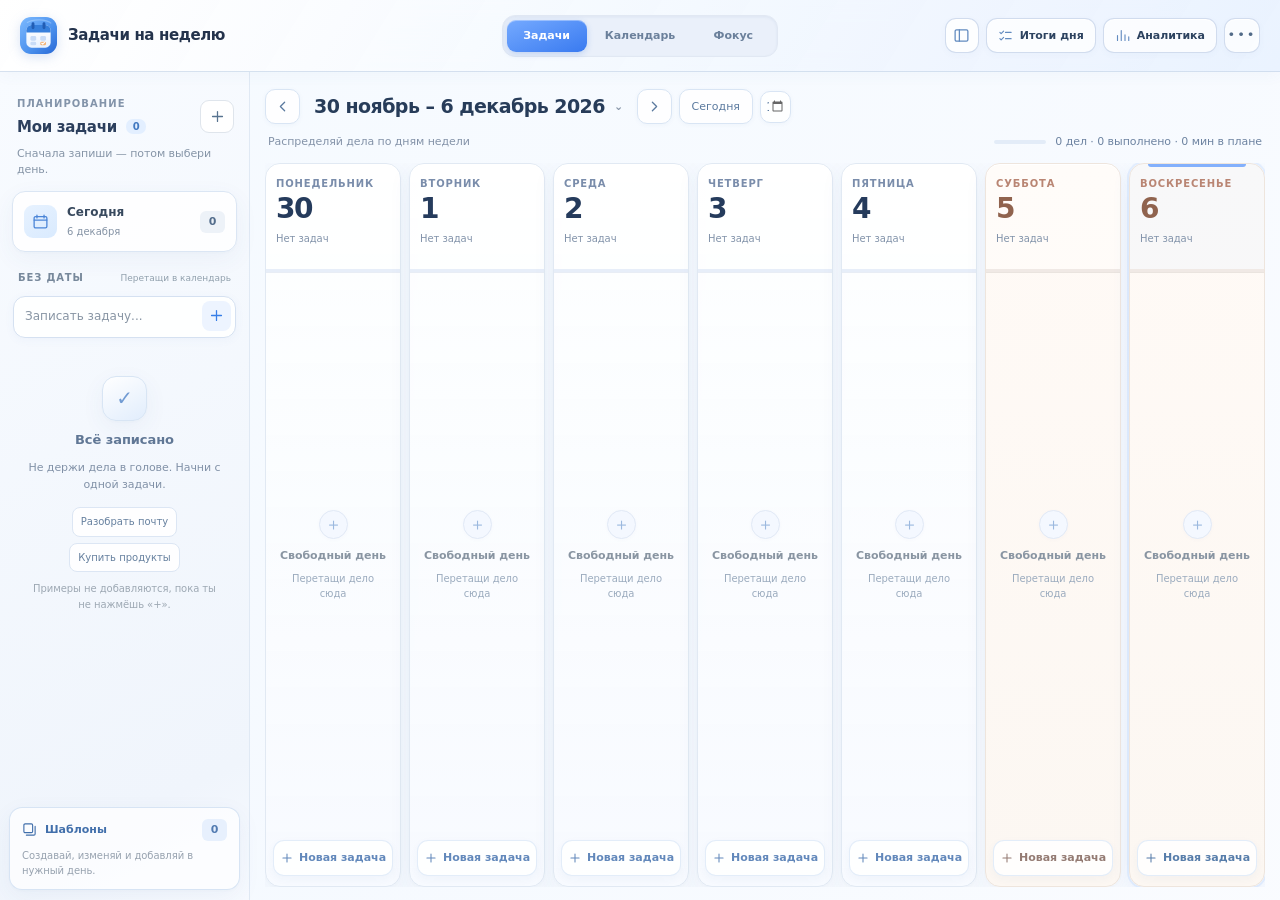
==== commit 6bd64c7c: "Rebuild self-contained Windows HTML with latest template copy and all enhanced mechanics" ====
--- a/weekly-planner/planner-standalone.html
+++ b/weekly-planner/planner-standalone.html
@@ -1494,7 +1494,7 @@
       <div id="inboxList" class="inbox-list" aria-live="polite"></div>
       <div class="inbox-bottom">
         <button type="button" id="openQuickTemplate" class="small-link"><span class="sidebar-template-label"><span data-ui-icon="layers">▤</span> Шаблоны</span><span id="templateCount" class="template-count">0</span></button>
-        <span class="sidebar-bottom-note">Новые шаблоны создаются при сохранении задачи.</span>
+        <span class="sidebar-bottom-note">Создавай, изменяй и добавляй в нужный день.</span>
       </div>
     </aside>
     <main class="planner planner-macos">
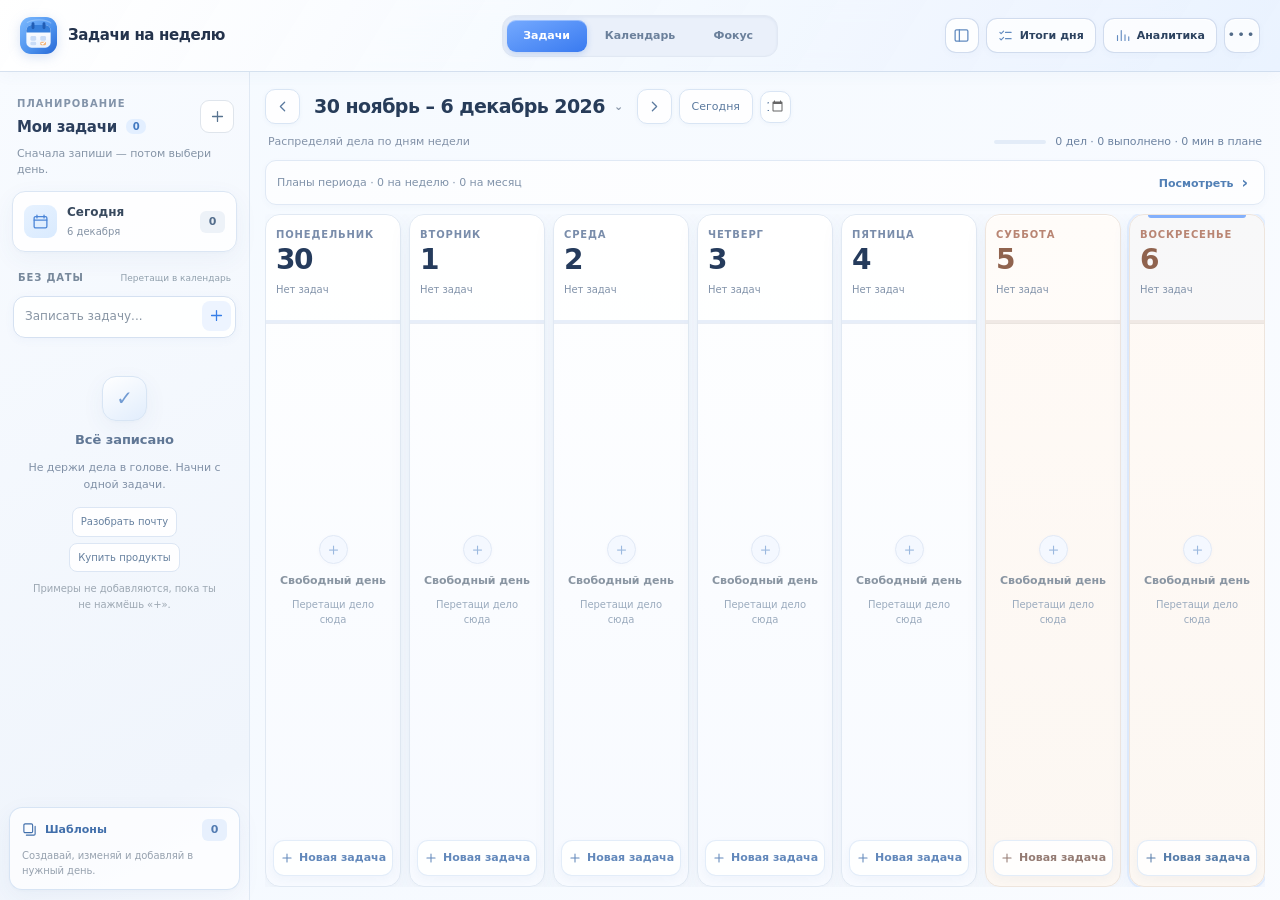
==== commit dd097bd0: "Publish adjustable focus timer and week/month goal planning in Windows offline app" ====
--- a/weekly-planner/planner-standalone.html
+++ b/weekly-planner/planner-standalone.html
@@ -1425,6 +1425,89 @@
  .template-create-options{grid-template-columns:minmax(0,1fr) 95px}
 }
 
+/* Subtasks stay visually secondary inside the compact day columns. */
+.planner .task-tile:has(.task-subtasks){flex-wrap:wrap}
+.task-subtasks{display:grid;flex:1 1 100%;gap:5px;margin:6px 0 3px 23px;min-width:0}
+.task-subtask{display:flex;align-items:center;gap:5px;font-size:10px;color:#7487a2;
+  min-width:0;cursor:pointer;line-height:1.35}
+.task-subtask input{width:14px;height:14px;flex:none;accent-color:#599acf;cursor:pointer}
+.task-subtask span{overflow-wrap:anywhere;min-width:0}
+.task-subtask:has(input:checked) span{text-decoration:line-through;color:#a5afbc}
+.history-row{display:flex;gap:8px;align-items:baseline;justify-content:space-between;
+  padding:8px 5px;border-bottom:1px solid #e9eef5;color:#8497ae;font-size:10px}
+.history-row strong{color:#4b6280;font-size:11px;font-weight:625}
+
+
+/* Week/month goals: one compact entry point, never part of a day's hourly grid. */
+.period-strip{
+  display:flex;align-items:center;gap:9px;flex:none;min-height:35px;
+  margin:-3px 0 9px;padding:6px 11px;
+  background:rgba(255,255,255,.72);border:1px solid #e0e9f5;
+  border-radius:11px;box-shadow:0 2px 7px rgba(53,98,161,.03);
+  color:#8193aa;font-size:11px;min-width:0;
+}
+.period-strip-label{flex:1;overflow:hidden;text-overflow:ellipsis;white-space:nowrap}
+.period-strip-open{
+  flex:none;border:0;background:transparent;color:#517fb5;
+  font-weight:650;font-size:11px;padding:4px 5px;border-radius:7px;
+}
+.period-strip-open:hover{background:#eaf3ff;color:#2b6fc1}
+.period-strip-open span{font-size:16px;margin-left:4px;vertical-align:-1px}
+.scope-hint{margin:-2px 0 2px;color:#7891b3;font-size:11px;line-height:1.4}
+#periodDialog .panel-content{max-height:min(66vh,620px);overflow-y:auto;overscroll-behavior:contain}
+.period-actions{display:flex;gap:8px;margin-bottom:15px}
+.period-actions button{
+  border:1px solid #cbdcf2;border-radius:10px;padding:8px 13px;
+  background:linear-gradient(155deg,#fff,#f1f7ff);color:#4c7eaf;
+  font-weight:650;font-size:11px;
+}
+.period-actions button:hover{background:#e8f2ff;border-color:#aac7ed}
+.period-group{margin:0 0 18px}
+.period-group h3{font-size:12px;color:#617c9e;margin:7px 0 9px}
+.period-empty{font-size:11px;color:#9cabc0;padding:12px 8px;margin:0}
+.period-item{display:flex;align-items:center;gap:9px;padding:10px 8px;
+  border:1px solid #e0e9f6;border-radius:12px;background:#fafcff;margin-bottom:7px}
+.period-item.period-done{opacity:.64}
+.period-main{min-width:0;flex:1;display:grid;gap:4px}
+.period-main strong{font-size:12px;font-weight:645;color:#344f72;overflow-wrap:anywhere}
+.period-main small{font-size:10px;color:#8499af}
+.period-check{height:20px;width:20px;flex:none;border:1.5px solid #afc4e1;
+  color:#fff;background:#fff;border-radius:7px;display:grid;place-items:center}
+.period-done .period-check{background:#5db390;border-color:#5db390}
+.period-inline-action{font-size:10px;flex:none;border:1px solid transparent;
+  color:#688ab4;background:transparent;border-radius:8px;padding:7px 6px}
+.period-inline-action:hover{border-color:#d5e4f7;background:#eff6ff;color:#3977c4}
+.focus-duration-controls{display:flex;justify-content:center;align-items:end;gap:7px;
+  flex-wrap:wrap;margin:3px 0 8px;width:min(100%,310px)}
+.focus-duration-controls .field{flex:1 1 115px;max-width:170px;text-align:left;
+  color:#6c84a2;font-size:11px}
+.focus-duration-controls select,
+.focus-duration-controls input{
+  box-sizing:border-box;width:100%;min-height:33px;border:1px solid #d8e3f1;
+  border-radius:10px;padding:7px 9px;color:#486587;background:#fff;
+  box-shadow:none;font-size:12px
+}
+.focus-duration-controls :is(select,input):is(:focus,:focus-visible){
+  border-color:#d8e3f1!important;box-shadow:none!important;outline:none!important;
+}
+.focus-timer .timer-ring{height:clamp(125px,22vh,192px);
+  width:clamp(125px,22vh,192px);margin:3px auto 8px}
+.focus-timer{gap:5px}
+.focus-timer .timer-face{font-size:clamp(32px,4vw,53px)}
+.focus-timer>p{font-size:11px;line-height:1.45;margin:4px 0 7px}
+@media(max-width:600px){
+ .period-item{flex-wrap:wrap}
+ .period-main{min-width:110px}
+ .period-inline-action{flex-grow:1}
+ .period-strip{font-size:10px;padding-inline:8px}
+}
+@media(max-height:650px){
+ .focus-timer .timer-ring{width:110px;height:110px}
+ .focus-duration-controls{margin:0}
+ .focus-timer>p{font-size:10px;margin:2px 0}
+ .period-strip{min-height:29px;margin-bottom:6px;padding-block:4px}
+}
+
   </style>
 </head>
 <body>
@@ -1511,6 +1594,10 @@
       <div class="planner-caption"><span id="viewDescription">Распредели дела по дням недели</span>
         <span class="progress-inline"><span class="inline-progress-track"><i id="inlineProgressFill"></i></span><span id="weekProgress"></span></span>
       </div>
+      <div class="period-strip" id="periodStrip">
+        <span class="period-strip-label" id="periodStripLabel">Планы на неделю и месяц</span>
+        <button type="button" id="openPeriodPlans" class="period-strip-open">Посмотреть <span aria-hidden="true">›</span></button>
+      </div>
       <div class="board-viewport" id="boardView" aria-label="Задачи недели"></div>
       <div class="calendar-viewport" id="calendarView" hidden></div>
       <div class="focus-viewport" id="focusView" hidden></div>
@@ -1523,8 +1610,17 @@
     <header class="dialog-header"><h2 id="taskDialogTitle">Новая задача</h2><button type="button" class="close-dialog" data-close="taskDialog" aria-label="Закрыть">×</button></header>
     <div class="editor-body">
       <label class="field"><span>Задача</span><input id="editTitle" type="text" maxlength="120" required placeholder="Что нужно сделать?" /></label>
+      <label class="field"><span>Когда выполнить</span>
+        <select id="editScope">
+          <option value="day">В конкретный день</option>
+          <option value="week">В течение недели</option>
+          <option value="month">В течение месяца</option>
+          <option value="inbox">Без даты — в список</option>
+        </select>
+      </label>
+      <p id="scopeHint" class="scope-hint" hidden></p>
       <div class="field-pair">
-        <label class="field"><span>Дата</span><input id="editDate" type="date" /></label>
+        <label class="field" id="editDateField"><span>Дата или период</span><input id="editDate" type="date" /></label>
         <label class="field"><span>Список</span><select id="editCategory">
           <option value="work">Работа</option><option value="study">Учёба</option>
           <option value="personal">Личное</option><option value="sport">Спорт</option>
@@ -1597,6 +1693,16 @@
   <header class="dialog-header"><h2>Аналитика недели</h2><button type="button" class="close-dialog" data-close="statsDialog" aria-label="Закрыть">×</button></header>
   <div class="panel-content" id="statsContent"></div>
 </dialog>
+<dialog id="periodDialog" class="panel-dialog">
+  <header class="dialog-header"><h2>Планы на период</h2><button type="button" class="close-dialog" data-close="periodDialog" aria-label="Закрыть">×</button></header>
+  <div id="periodContent" class="panel-content">
+    <div class="period-actions">
+      <button type="button" id="newWeekPlan">＋ На неделю</button>
+      <button type="button" id="newMonthPlan">＋ На месяц</button>
+    </div>
+    <div id="periodTaskList"></div>
+  </div>
+</dialog>
 <dialog id="trashDialog" class="panel-dialog">
   <header class="dialog-header"><h2>Корзина и резервные копии</h2><button type="button" class="close-dialog" data-close="trashDialog" aria-label="Закрыть">×</button></header>
   <div id="trashContent" class="panel-content"></div>
@@ -1659,6 +1765,27 @@
   if (!d) throw new Error('Некорректная дата');
   return addDays(iso,-((d.getDay()+6)%7));
 }
+function periodAnchor(date,scope='day') {
+  if(!parseDate(date))return null;
+  if(scope==='week')return startOfWeek(date);
+  if(scope==='month')return date.slice(0,7)+'-01';
+  return date;
+}
+function periodTasksForWeek(tasks,monday) {
+  if(!parseDate(monday)||startOfWeek(monday)!==monday)return [];
+  const month=periodAnchor(monday,'month');
+  return tasks.filter(t=>(t.scope==='week'&&t.date===monday)
+    ||(t.scope==='month'&&t.date===month))
+    .map(t=>({...t,done:t.status==='done',status:t.status||'todo'}))
+    .sort((a,b)=>(a.scope==='week'?0:1)-(b.scope==='week'?0:1)
+      ||a.title.localeCompare(b.title));
+}
+function periodTasksForMonth(tasks,iso) {
+  const month=periodAnchor(iso,'month');if(!month)return [];
+  return tasks.filter(t=>(t.scope==='month'&&t.date===month)
+    ||(t.scope==='week'&&t.date.slice(0,7)===month))
+    .map(t=>({...t,done:t.status==='done',status:t.status||'todo'}));
+}
 function timeMinutes(time) {
   if (!TIME_PATTERN.test(time || '')) return NaN;
   const [h,m] = time.split(':').map(Number);
@@ -1688,6 +1815,12 @@
   if (!task || typeof task.title !== 'string' || !task.title.trim()) return 'Укажите название дела.';
   if (task.title.trim().length>120) return 'Название слишком длинное.';
   if (!parseDate(task.date)) return 'Выберите правильную дату.';
+  if (task.scope && !['day','week','month'].includes(task.scope)) return 'Выберите срок выполнения.';
+  if (['week','month'].includes(task.scope)) {
+    if(task.date!==periodAnchor(task.date,task.scope))return 'Неверно указан период выполнения.';
+    if(task.repeat&&task.repeat!=='none')return 'Повторение доступно только для задач на день.';
+    if(task.start||task.end||task.measureMode==='interval')return 'Конкретный час доступен только для задач на день.';
+  }
   if (task.start && Number.isNaN(timeMinutes(task.start))) return 'Укажите правильное время начала.';
   if (task.end && (Number.isNaN(timeMinutes(task.end)) || !task.start)) return 'Неверное время окончания.';
   if (task.start && task.end && timeMinutes(task.end)<=timeMinutes(task.start)) return 'Время окончания должно быть позже начала.';
@@ -1726,6 +1859,7 @@
 function occurrencesForWeek(tasks,monday) {
   const sunday=addDays(monday,6),results=[];
   for(const task of tasks) {
+    if(task.scope==='week'||task.scope==='month')continue;
     if(task.repeat && task.repeat!=='none') {
       for(let i=0;i<7;i++){
         const date=addDays(monday,i);
@@ -1763,7 +1897,7 @@
     timeRatio:plan>0&&measured>0?Math.round(fact/plan*100):null};
 }
 function createFromTemplate(template,date,id) {
-  return {id,title:template.title,date,start:'',end:'',plannedMinutes:template.plannedMinutes??0,
+  return {id,title:template.title,date,scope:'day',start:'',end:'',plannedMinutes:template.plannedMinutes??0,
     actualMinutes:null,actualByDate:{},category:template.category||'other',
     priority:template.priority||'normal',repeat:'none',notes:template.notes||'',completed:false,
     status:'todo',statusByDate:{},completedDates:[],repeatDays:[],repeatInterval:2,
@@ -1869,7 +2003,7 @@
     const t={
       id:typeof task?.id==='string'&&task.id.length<150&&task.id&&!ids.has(task.id)?task.id:'imported-'+index+'-'+Date.now(),
       title:typeof task?.title==='string'?task.title.slice(0,121).trim():'',
-      date:task?.date,start,end,plannedMinutes:task?.plannedMinutes??legacyMinutes,
+      date:task?.date,scope:task?.scope??'day',start,end,plannedMinutes:task?.plannedMinutes??legacyMinutes,
       actualMinutes:task?.actualMinutes??null,actualByDate:sanitizedActualByDate(task?.actualByDate),
       measureMode:task?.measureMode??(start&&end?'interval':'duration'),
       targetCount:task?.targetCount??null,actualCount:task?.actualCount??null,
@@ -1913,7 +2047,7 @@
 const escapeHTML=text=>String(text??'').replace(/[&<>"']/g,c=>({'&':'&amp;','<':'&lt;','>':'&gt;','"':'&quot;',"'":'&#39;'}[c]));
 const uid=()=>globalThis.crypto?.randomUUID?.()||'task-'+Date.now()+'-'+Math.random().toString(36).slice(2);
 function loadUIPrefs() {
-  const fallback={week:startOfWeek(today()),focusedDay:today(),view:'board',inboxHidden:false};
+  const fallback={week:startOfWeek(today()),focusedDay:today(),view:'board',inboxHidden:false,focusMinutes:25};
   try {
     const raw=JSON.parse(localStorage.getItem(UI_KEY)||'{}');
     if(!raw || typeof raw!=='object')return fallback;
@@ -1921,7 +2055,8 @@
       week:parseDate(raw.week)?startOfWeek(raw.week):fallback.week,
       focusedDay:parseDate(raw.focusedDay)?raw.focusedDay:fallback.focusedDay,
       view:['board','calendar','focus'].includes(raw.view)?raw.view:'board',
-      inboxHidden:raw.inboxHidden===true
+      inboxHidden:raw.inboxHidden===true,
+      focusMinutes:Number.isInteger(raw.focusMinutes)&&raw.focusMinutes>=1&&raw.focusMinutes<=240?raw.focusMinutes:25
     };
   } catch{return fallback;}
 }
@@ -1929,7 +2064,7 @@
 function saveUIPrefs() {
   try {
     localStorage.setItem(UI_KEY,JSON.stringify({
-      week,focusedDay,view,
+      week,focusedDay,view,focusMinutes:focusDurationMinutes,
       inboxHidden:document.querySelector('.workspace')?.classList.contains('inbox-hidden')===true
     }));
   }catch(error){console.warn('Не удалось сохранить настройки окна',error);}
@@ -1937,7 +2072,8 @@
 let recoveredFromBackup=false;
 let state=load(),week=savedUI.week,focusedDay=savedUI.focusedDay,view=savedUI.view,editor=null;
 let focusTaskId=null,focusTrackedSeconds=0,focusRemainderSeconds=0,statsScope='week';
-let dragItem=null,toastTimeout=null,focusRemaining=25*60,focusRunning=false,focusEndsAt=0,timerHandle=null;
+let focusDurationMinutes=savedUI.focusMinutes;
+let dragItem=null,toastTimeout=null,focusRemaining=focusDurationMinutes*60,focusRunning=false,focusEndsAt=0,timerHandle=null;
 
 function load() {
   try {
@@ -1983,18 +2119,18 @@
   state.trash=state.trash.filter(v=>Date.now()-v.deletedAt<30*86400000).slice(-300);
 }
 function maybeCarryOverdue(){
-  if(!state.settings?.autoCarry)return;
+  if(!state.settings?.autoCarry)return 0;
   const date=today();
-  const overdue=state.tasks.filter(t=>(!t.repeat||t.repeat==='none')&&t.date<date
+  const overdue=state.tasks.filter(t=>(!t.scope||t.scope==='day')&&(!t.repeat||t.repeat==='none')&&t.date<date
     &&(t.status||'todo')!=='done'&&t.completed!==true);
-  if(!overdue.length)return;
+  if(!overdue.length)return 0;
   state.rolloverLog=state.rolloverLog||[];
   for(const task of overdue){
     state.rolloverLog.push({id:task.id,from:task.date,to:date,title:task.title});
     task.date=date;
   }
   state.rolloverLog=state.rolloverLog.slice(-2000);
-  save();
+  save();return overdue.length;
 }
 function notify(text){
   clearTimeout(toastTimeout);
@@ -2084,6 +2220,10 @@
     +'" aria-label="Изменить статус: '+escapeHTML(t.title)+'">'+(done?'✓':status==='partial'?'−':'')+'</button>'
     +'<button type="button" class="task-edit" data-action="edit-task" data-id="'+escapeHTML(t.id)+'" data-date="'+day+'">'
     +'<span class="item-title">'+escapeHTML(t.title)+'</span><span class="item-subline">'+meta+'</span></button>'
+    +(t.subtasks?.length?'<div class="task-subtasks">'
+      +t.subtasks.map(s=>'<label class="task-subtask"><input type="checkbox" data-action="toggle-subtask" data-id="'
+        +escapeHTML(t.id)+'" data-date="'+day+'" data-sub-id="'+escapeHTML(s.id)+'" '
+        +(s.done?'checked':'')+' /><span>'+escapeHTML(s.title)+'</span></label>').join('')+'</div>':'')
     +'<button type="button" class="task-start" data-action="start-focus" data-id="'+escapeHTML(t.id)+'" data-date="'+day
     +'" title="Запустить таймер задачи" aria-label="Начать работу над задачей">'+icon('play')+'</button>'
     +'</article>';
@@ -2109,6 +2249,39 @@
       +'<strong>Свободный день</strong><span>Перетащи дело сюда</span></div>')+'</div>'
       +'<button type="button" class="day-add" data-action="add-day" data-date="'+date
       +'" aria-label="Добавить задачу: '+weekday+' '+dayNumber+'">'+icon('plus')+' Новая задача</button>'
+      +'</section>';
+  }).join('');
+}
+function renderPeriodPlans(){
+  const entries=periodTasksForWeek(state.tasks,week);
+  const w=entries.filter(t=>t.scope==='week'),m=entries.filter(t=>t.scope==='month');
+  const unfinished=entries.filter(t=>!t.done).length;
+  $('periodStripLabel').textContent='Планы периода · '+w.length+' на неделю · '+m.length
+    +' на месяц'+(unfinished?' · '+unfinished+' осталось':'');
+  if($('periodDialog').open)renderPeriodDialog();
+}
+function renderPeriodDialog(){
+  const entries=periodTasksForWeek(state.tasks,week);
+  const groups=[
+    {scope:'week',label:'На неделю · '+weekLabel(week)},
+    {scope:'month',label:'На месяц · '+parseDate(week).toLocaleDateString('ru-RU',{month:'long',year:'numeric'})}
+  ];
+  $('periodTaskList').innerHTML=groups.map(group=>{
+    const tasks=entries.filter(t=>t.scope===group.scope);
+    return '<section class="period-group"><h3>'+escapeHTML(group.label)+'</h3>'
+      +(tasks.length?tasks.map(t=>
+        '<div class="period-item '+(t.done?'period-done':'')+'">'
+        +'<button type="button" class="period-check" data-action="period-status" data-id="'+escapeHTML(t.id)
+        +'" aria-label="Изменить статус: '+escapeHTML(t.title)+'">'+(t.done?'✓':'')+'</button>'
+        +'<div class="period-main"><strong>'+escapeHTML(t.title)+'</strong><small>'
+        +dot(t.category)+escapeHTML(CATEGORIES[t.category]||'Другое')
+        +(t.measureMode==='count'?' · '+(t.actualCount||0)+'/'+(t.targetCount||0)+' повт.'
+          :planned(t)?' · '+formatMinutes(planned(t)):'')+'</small></div>'
+        +'<button type="button" class="period-inline-action" data-action="period-schedule" data-id="'+escapeHTML(t.id)
+        +'">На день</button>'
+        +'<button type="button" class="period-inline-action" data-action="period-edit" data-id="'+escapeHTML(t.id)
+        +'">Изменить</button></div>').join('')
+      :'<p class="period-empty">Пока нет задач на этот период.</p>')
       +'</section>';
   }).join('');
 }
@@ -2169,6 +2342,7 @@
   if(!focusRunning&&!ordered.some(t=>t.id===focusTaskId))focusTaskId=ordered.find(t=>!t.done)?.id||ordered[0]?.id||null;
   const priorities=ordered.slice(0,3),later=ordered.slice(3);
   const percent=summary.completion,hasFact=summary.measured>0;
+  const focusPreset=[15,25,45,60].includes(focusDurationMinutes)?String(focusDurationMinutes):'custom';
   const selectOptions=ordered.map(t=>'<option value="'+escapeHTML(t.id)+'" '+(t.id===focusTaskId?'selected':'')+'>'+escapeHTML(t.title)+'</option>').join('');
   $('focusView').innerHTML='<div class="focus-list">'
     +'<div class="focus-header"><div><span class="eyebrow">Главное на день</span><h2>План на '+dayLabel(focusedDay)+'</h2></div>'
@@ -2190,8 +2364,15 @@
     +'<label class="field focus-task-select"><span>Учитывать время для задачи</span>'
     +'<select id="focusTaskSelect" '+(focusRunning?'disabled':'')+'><option value="">Без привязки</option>'
     +selectOptions+'</select></label>'
+    +'<div class="focus-duration-controls"><label class="field"><span>Продолжительность</span>'
+    +'<select id="focusDurationPreset" '+(focusRunning?'disabled':'')+'>'
+    +[15,25,45,60].map(n=>'<option value="'+n+'" '+(focusPreset===String(n)?'selected':'')+'>'+n+' мин</option>').join('')
+    +'<option value="custom" '+(focusPreset==='custom'?'selected':'')+'>Своё время</option></select></label>'
+    +'<label id="focusCustomLabel" class="field" '+(focusPreset==='custom'?'':'hidden')+'><span>Минуты (1–240)</span>'
+    +'<input id="focusCustomMinutes" type="number" min="1" max="240" step="1" value="'+focusDurationMinutes+'" '
+    +(focusRunning?'disabled':'')+' aria-label="Своя длительность таймера в минутах" /></label></div>'
     +'<div class="timer-ring"><div class="timer-face" id="timerFace">25:00</div></div>'
-    +'<p>25 минут работы. Каждая полная минута записывается в фактическое время выбранной задачи.</p>'
+    +'<p>Каждая полная минута записывается в фактическое время выбранной задачи.</p>'
     +'<div class="timer-actions"><button type="button" class="primary-action" id="timerToggle">'
     +(focusRunning?'Пауза':'Начать')+'</button><button type="button" class="quiet-action" id="timerReset">Сброс</button></div>'
     +'<p class="focus-timer-note">Останови таймер, чтобы сменить задачу. Незавершённые минуты не округляются вверх.</p></div>';
@@ -2211,13 +2392,14 @@
   $('weekProgress').textContent=stats.total+' дел · '+stats.done+' выполнено · '+formatMinutes(stats.plan)+' в плане';
   $('inlineProgressFill').style.width=stats.completion+'%';
   renderInbox();
+  renderPeriodPlans();
   if(view==='board')renderBoard();
   else if(view==='calendar')renderCalendar();
   else renderFocus();
   saveUIPrefs();
 }
 function defaultTask(title,date){
-  return {id:uid(),title,date,start:'',end:'',plannedMinutes:30,actualMinutes:null,actualByDate:{},
+  return {id:uid(),title,date,scope:'day',start:'',end:'',plannedMinutes:30,actualMinutes:null,actualByDate:{},
     category:'personal',priority:'normal',repeat:'none',notes:'',completed:false,completedDates:[],
     status:'todo',statusByDate:{},measureMode:'duration',targetCount:null,actualCount:null,actualCountByDate:{},
     repeatDays:[],repeatInterval:2,subtasks:[],subtaskByDate:{}};
@@ -2261,6 +2443,7 @@
     notify('Повторяющаяся задача скопирована на выбранный день');
   }else{
     task.date=toDate;
+    task.scope='day';
     if(Number.isFinite(atMinutes))applyTime(task,atMinutes);
   }
   save();render();
@@ -2289,6 +2472,21 @@
 }
 
 function toggleEditorExtras(){
+  const scope=$('editScope').value,period=scope==='week'||scope==='month',inbox=scope==='inbox';
+  if((period||inbox)&&$('editMeasure').value==='interval')$('editMeasure').value='duration';
+  if((period||inbox)&&$('editRepeat').value!=='none')$('editRepeat').value='none';
+  $('editDateField').hidden=inbox;
+  $('editDate').required=period;
+  $('editMeasure').querySelector('option[value="interval"]').disabled=period||inbox;
+  $('editRepeat').disabled=period||inbox;
+  const hint=$('scopeHint'),date=$('editDate').value||focusedDay;
+  hint.hidden=!period;
+  if(period){
+    hint.textContent=scope==='week'
+      ?'Задача на всю неделю: '+weekLabel(periodAnchor(date,'week'))+'. Без назначения конкретного дня.'
+      :'Задача на месяц: '+parseDate(date).toLocaleDateString('ru-RU',{month:'long',year:'numeric'})
+        +'. Без назначения конкретного дня.';
+  }
   const measure=$('editMeasure').value,repeat=$('editRepeat').value;
   $('durationFields').hidden=measure==='count';
   $('countFields').hidden=measure!=='count';
@@ -2318,12 +2516,26 @@
   editor.subtasks=[...existing,{id:uid(),title:title.slice(0,180),done:false}];
   renderEditorSubtasks();$('newSubtask').value='';$('newSubtask').focus();
 }
+
+function toggleSubtask(id,date,subId,checked){
+  const task=state.tasks.find(t=>t.id===id);
+  if(!task||!task.subtasks?.some(s=>s.id===subId))return;
+  if(task.repeat&&task.repeat!=='none'){
+    task.subtaskByDate=task.subtaskByDate||{};
+    task.subtaskByDate[date]={...(task.subtaskByDate[date]||{}),[subId]:checked};
+  }else{
+    const s=task.subtasks.find(s=>s.id===subId);
+    s.done=checked;
+  }
+  save();render();
+}
 function openEditor(source='new',id=null,occurrence=null,date=null,atMinutes=null){
   editor={source,id,occurrence,date};$('taskForm').reset();$('editError').hidden=true;
   const task=source==='task'?state.tasks.find(t=>t.id===id):
     source==='inbox'?state.inbox.find(t=>t.id===id):null;
   $('taskDialogTitle').textContent=source==='new'?'Новая задача':'Редактирование задачи';
   $('editTitle').value=task?.title||'';
+  $('editScope').value=source==='inbox'?'inbox':task?.scope||'day';
   $('editDate').value=source==='inbox'?'':(task?.repeat!=='none'&&occurrence?occurrence:task?.date||date||focusedDay);
   $('editCategory').value=task?.category||'personal';
   $('editPriority').value=task?.priority||'normal';
@@ -2366,7 +2578,10 @@
 }
 function submitEditor(event){
   event.preventDefault();
-  const title=$('editTitle').value.trim(),date=$('editDate').value;
+  const title=$('editTitle').value.trim(),scopeChoice=$('editScope').value;
+  const scope=scopeChoice==='week'||scopeChoice==='month'?scopeChoice:'day';
+  const rawDate=$('editDate').value;
+  const date=scopeChoice==='inbox'?'':rawDate?periodAnchor(rawDate,scope):'';
   const measureMode=$('editMeasure').value;
   const minutes=minutesFromParts($('editHours').value,$('editMinutes').value);
   const actual=$('editActual').value===''?null:Number($('editActual').value);
@@ -2377,6 +2592,11 @@
   const repeatInterval=Number($('editRepeatInterval').value||2);
   const subtasks=collectEditorSubtasks();
   if(!title||Number.isNaN(minutes)){showEditError('Введите название и правильное время.');return;}
+  if((scope==='week'||scope==='month')&&!date){
+    showEditError('Выберите дату нужной недели или месяца.');return;
+  }
+  if(scope!=='day'&&repeat!=='none'){showEditError('Повторение доступно для задач на день.');return;}
+  if(scope!=='day'&&measureMode==='interval'){showEditError('Конкретный час доступен для задач на день.');return;}
   if(measureMode==='count'&&(!Number.isInteger(targetCount)||targetCount<1||targetCount>100000
     ||(actualCount!==null&&(!Number.isInteger(actualCount)||actualCount<0||actualCount>100000)))){
     showEditError('Укажите количество повторений и фактическое число.');return;
@@ -2385,7 +2605,7 @@
   if(repeat==='interval'&&(!Number.isInteger(repeatInterval)||repeatInterval<2||repeatInterval>365)){
     showEditError('Укажите период от 2 до 365 дней.');return;
   }
-  const fields={title:title.slice(0,120),date,start:measureMode==='interval'?$('editStart').value:'',
+  const fields={title:title.slice(0,120),date,scope,start:measureMode==='interval'?$('editStart').value:'',
     end:measureMode==='interval'?$('editEnd').value:'',
     plannedMinutes:measureMode==='count'?0:minutes,actualMinutes:actual,
     category:$('editCategory').value,priority:$('editPriority').value,repeat,
@@ -2514,11 +2734,17 @@
   const days=statsScope==='month'
     ?Array.from({length:parseDate(last).getDate()},(_,i)=>addDays(first,i))
     :Array.from({length:7},(_,i)=>addDays(week,i));
-  const stats=timeStats(all),scope=statsScope==='month'?'месяца':'недели';
+  // Period plans are counted once in their own period, never as daily tasks.
+  const periodPlans=statsScope==='month'
+    ?periodTasksForMonth(state.tasks,week)
+    :periodTasksForWeek(state.tasks,week).filter(t=>t.scope==='week');
+  const combined=[...all,...periodPlans];
+  const stats=timeStats(combined),periodStats=timeStats(periodPlans);
+  const scope=statsScope==='month'?'месяца':'недели';
   const cards=[['Задач',stats.total],['Завершено',stats.done],['План',formatMinutes(stats.plan)],
     ['Факт',formatMinutes(stats.fact)]];
   const cats=Object.keys(CATEGORIES).map(category=>{
-    const entries=all.filter(t=>t.category===category),s=timeStats(entries);
+    const entries=combined.filter(t=>t.category===category),s=timeStats(entries);
     return {category,name:CATEGORIES[category],...s};
   }).filter(x=>x.total>0).sort((a,b)=>b.plan-a.plan);
   $('statsContent').innerHTML='<div class="stats-scope"><button type="button" data-stats-scope="week" '
@@ -2528,7 +2754,10 @@
       '<div class="metric-box"><small>'+label+'</small><strong>'+n+'</strong></div>').join('')+'</div>'
     +'<p>Выполнение '+scope+': '+stats.completion+'%. '
     +(stats.plan>0&&stats.measured?'Факт / план: '+Math.round(stats.fact/stats.plan*100)+'%.':'Незаписанное время не считается фактом.')+'</p>'
+    +'<p>Планы без конкретной даты: '+periodStats.done+' из '+periodStats.total
+    +' выполнено. В строках по дням они не дублируются.</p>'
     +'<h3>По категориям</h3>'
+    +(stats.countPlan?'<p>Повторения: '+stats.countFact+' из '+stats.countPlan+'</p>':'')
     +(cats.length?cats.map(cat=>'<div class="stat-day"><div style="flex:1"><strong>'
        +escapeHTML(cat.name)+'</strong><div class="stat-bar"><i style="width:'+cat.completion+'%"></i></div></div>'
        +'<span>'+cat.done+'/'+cat.total+' · '+formatMinutes(cat.plan)+' / '+formatMinutes(cat.fact)+'</span></div>').join('')
@@ -2554,7 +2783,12 @@
     +(backups.length?backups.slice().reverse().map((b,i)=>
       '<div class="template-row"><strong>'+escapeHTML(b.day||'Копия')+'</strong>'
       +'<button type="button" class="template-add" data-restore-backup="'+(backups.length-1-i)+'">Восстановить копию</button></div>').join('')
-      :'<p class="inbox-empty">Копии появятся при редактировании задач.</p>');
+      :'<p class="inbox-empty">Копии появятся при редактировании задач.</p>')
+    +'<h3>История переносов</h3>'
+    +(state.rolloverLog?.length?state.rolloverLog.slice(-20).reverse().map(item=>
+      '<div class="history-row"><strong>'+escapeHTML(item.title)+'</strong> '
+      +escapeHTML(item.from)+' → '+escapeHTML(item.to)+'</div>').join('')
+      :'<p class="inbox-empty">Переносов пока не было.</p>');
 }
 function restoreTrash(index){
   const item=state.trash?.[index];
@@ -2652,6 +2886,15 @@
 
 let focusStartedAt=0,focusCheckpointSeconds=0;
 let focusTaskDate=null;
+function setFocusDuration(minutes){
+  if(focusRunning)return;
+  if(!Number.isInteger(minutes)||minutes<1||minutes>240){
+    notify('Укажите длительность от 1 до 240 минут');return;
+  }
+  focusDurationMinutes=minutes;
+  saveUIPrefs();
+  resetTimer();
+}
 function creditFocusTime(){
   if(!focusRunning||!focusTaskId)return;
   const elapsed=Math.max(0,Math.floor((Date.now()-focusStartedAt)/1000));
@@ -2679,7 +2922,7 @@
   const s=focusRemaining;
   $('timerFace').textContent=String(Math.floor(s/60)).padStart(2,'0')+':'+String(s%60).padStart(2,'0');
   const ring=$('timerFace').closest('.timer-ring');
-  if(ring)ring.style.setProperty('--timer-ratio',Math.max(0,Math.min(100,s/1500*100))+'%');
+  if(ring)ring.style.setProperty('--timer-ratio',Math.max(0,Math.min(100,s/(focusDurationMinutes*60)*100))+'%');
 }
 function timerTick(){
   if(!focusRunning)return;
@@ -2702,20 +2945,23 @@
     focusRemaining=Math.max(0,Math.ceil((focusEndsAt-Date.now())/1000));
     focusRunning=false;clearInterval(timerHandle);
   }else{
-    if(focusRemaining<=0)focusRemaining=25*60;
-    focusTaskId=$('focusTaskSelect')?.value||focusTaskId||null;
+    if(focusRemaining<=0)focusRemaining=focusDurationMinutes*60;
+    const selector=$('focusTaskSelect');
+    if(selector)focusTaskId=selector.value||null;
     focusTaskDate=focusedDay;
     focusStartedAt=Date.now();focusCheckpointSeconds=0;
     focusEndsAt=Date.now()+focusRemaining*1000;
     focusRunning=true;timerHandle=setInterval(timerTick,500);
   }
+  if($('focusDurationPreset'))$('focusDurationPreset').disabled=focusRunning;
+  if($('focusCustomMinutes'))$('focusCustomMinutes').disabled=focusRunning;
   if($('focusTaskSelect'))$('focusTaskSelect').disabled=focusRunning;
   if($('timerToggle'))$('timerToggle').textContent=focusRunning?'Пауза':'Начать';
   refreshTimer();
 }
 function resetTimer(){
   if(focusRunning)creditFocusTime();
-  focusRunning=false;clearInterval(timerHandle);focusRemaining=25*60;focusCarryReset();
+  focusRunning=false;clearInterval(timerHandle);focusRemaining=focusDurationMinutes*60;focusCarryReset();
   if($('timerToggle'))$('timerToggle').textContent='Начать';
   if($('focusTaskSelect'))$('focusTaskSelect').disabled=false;
   refreshTimer();
@@ -2768,6 +3014,19 @@
       else if(verb==='edit-task')openEditor('task',id,date);
       else if(verb==='edit-inbox')openEditor('inbox',id);
       else if(verb==='inbox-today')addInboxToDay(id,today());
+      else if(verb==='toggle-subtask')toggleSubtask(id,date,action.dataset.subId,action.checked);
+      else if(verb==='period-status')changeStatus(id,state.tasks.find(t=>t.id===id)?.date||focusedDay);
+      else if(verb==='period-edit'||verb==='period-schedule'){
+        const task=state.tasks.find(t=>t.id===id);
+        if(!task)return;
+        closeDialog('periodDialog');
+        openEditor('task',id);
+        if(verb==='period-schedule'){
+          $('editScope').value='day';
+          $('editDate').value=focusedDay;
+          toggleEditorExtras();
+        }
+      }
       else if(verb==='start-focus'){
         if(focusRunning&&focusTaskId!==id){notify('Сначала остановите текущий таймер');return;}
         if(!focusRunning)resetTimer();
@@ -2881,6 +3140,15 @@
   $('saveReview').addEventListener('click',saveReview);
   $('rollTomorrow').addEventListener('click',rollTomorrow);
   $('openStats').addEventListener('click',openAnalytics);
+  $('openPeriodPlans').addEventListener('click',()=>{renderPeriodDialog();openDialog('periodDialog');});
+  $('newWeekPlan').addEventListener('click',()=>{
+    closeDialog('periodDialog');openEditor('new',null,null,week);
+    $('editScope').value='week';toggleEditorExtras();
+  });
+  $('newMonthPlan').addEventListener('click',()=>{
+    closeDialog('periodDialog');openEditor('new',null,null,week);
+    $('editScope').value='month';toggleEditorExtras();
+  });
   $('openTemplates').addEventListener('click',openTemplates);
   $('openTrash').addEventListener('click',()=>{renderTrash();openDialog('trashDialog');});
   $('autoCarry').checked=state.settings?.autoCarry===true;
@@ -2897,6 +3165,8 @@
   $('templateCreateForm').addEventListener('submit',createTemplate);
   $('cancelTemplateEdit').addEventListener('click',resetTemplateEditor);
   $('editMeasure').addEventListener('change',toggleEditorExtras);
+  $('editScope').addEventListener('change',toggleEditorExtras);
+  $('editDate').addEventListener('change',toggleEditorExtras);
   $('editRepeat').addEventListener('change',toggleEditorExtras);
   $('addSubtask').addEventListener('click',addEditorSubtask);
   $('newSubtask').addEventListener('keydown',event=>{
@@ -2912,9 +3182,30 @@
       if(focusRunning){notify('Сначала остановите таймер');event.target.value=focusedDay;return;}
       chooseDate(event.target.value);view='focus';render();
     }
-    if(event.target.id==='focusTaskSelect'&&!focusRunning)focusTaskId=event.target.value||null;
+    if(event.target.id==='focusDurationPreset'&&!focusRunning){
+      const custom=event.target.value==='custom';
+      $('focusCustomLabel').hidden=!custom;
+      if(custom){
+        $('focusCustomMinutes').value=focusDurationMinutes;
+        $('focusCustomMinutes').focus();
+      }else setFocusDuration(Number(event.target.value));
+    }
+    if(event.target.id==='focusCustomMinutes'&&!focusRunning){
+      const minutes=Number(event.target.value);
+      if(event.target.value!==''&&Number.isInteger(minutes)&&minutes>=1&&minutes<=240){
+        setFocusDuration(minutes);
+      }else{
+        notify('Укажите длительность от 1 до 240 минут');
+        event.target.value=focusDurationMinutes;
+      }
+    }
+    if(event.target.id==='focusTaskSelect'&&!focusRunning){
+      const next=event.target.value||null;
+      if(next!==focusTaskId)focusRemainderSeconds=0;
+      focusTaskId=next;
+    }
   });
-  for(const id of ['taskDialog','reviewDialog','statsDialog','templateDialog','trashDialog']){
+  for(const id of ['taskDialog','reviewDialog','statsDialog','templateDialog','trashDialog','periodDialog']){
     $(id).addEventListener('click',event=>{if(event.target===$(id))closeDialog(id);});
   }
   document.addEventListener('keydown',event=>{
@@ -2927,7 +3218,7 @@
   $('inboxToggle').setAttribute('aria-expanded',String(!savedUI.inboxHidden));
   decorateIcons();
   window.addEventListener('resize',()=>{if(view==='calendar')renderCalendar();});
-  window.addEventListener('focus',()=>{maybeCarryOverdue();});
+  window.addEventListener('focus',()=>{if(maybeCarryOverdue())render();});
   maybeCarryOverdue();
   render();
   if(recoveredFromBackup)notify('Данные восстановлены из последней локальной копии. Рекомендуется экспорт JSON.');
